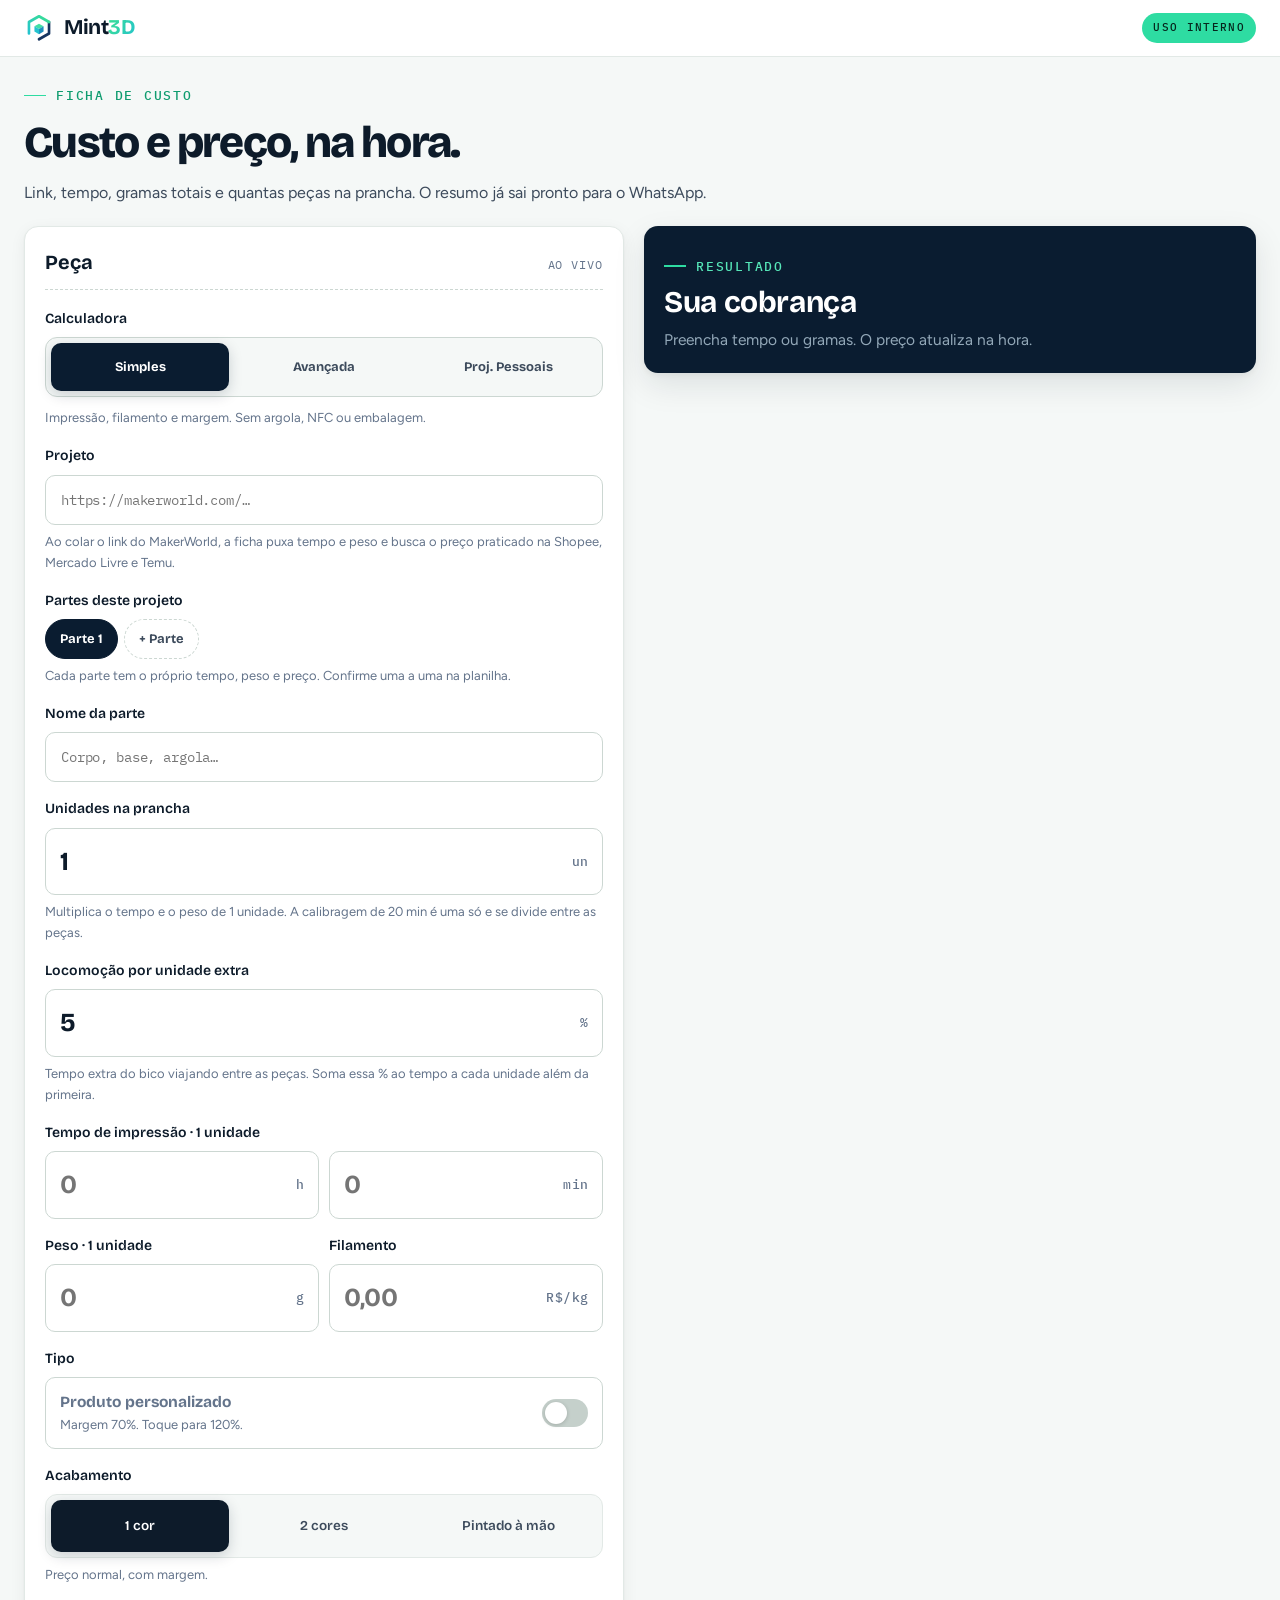
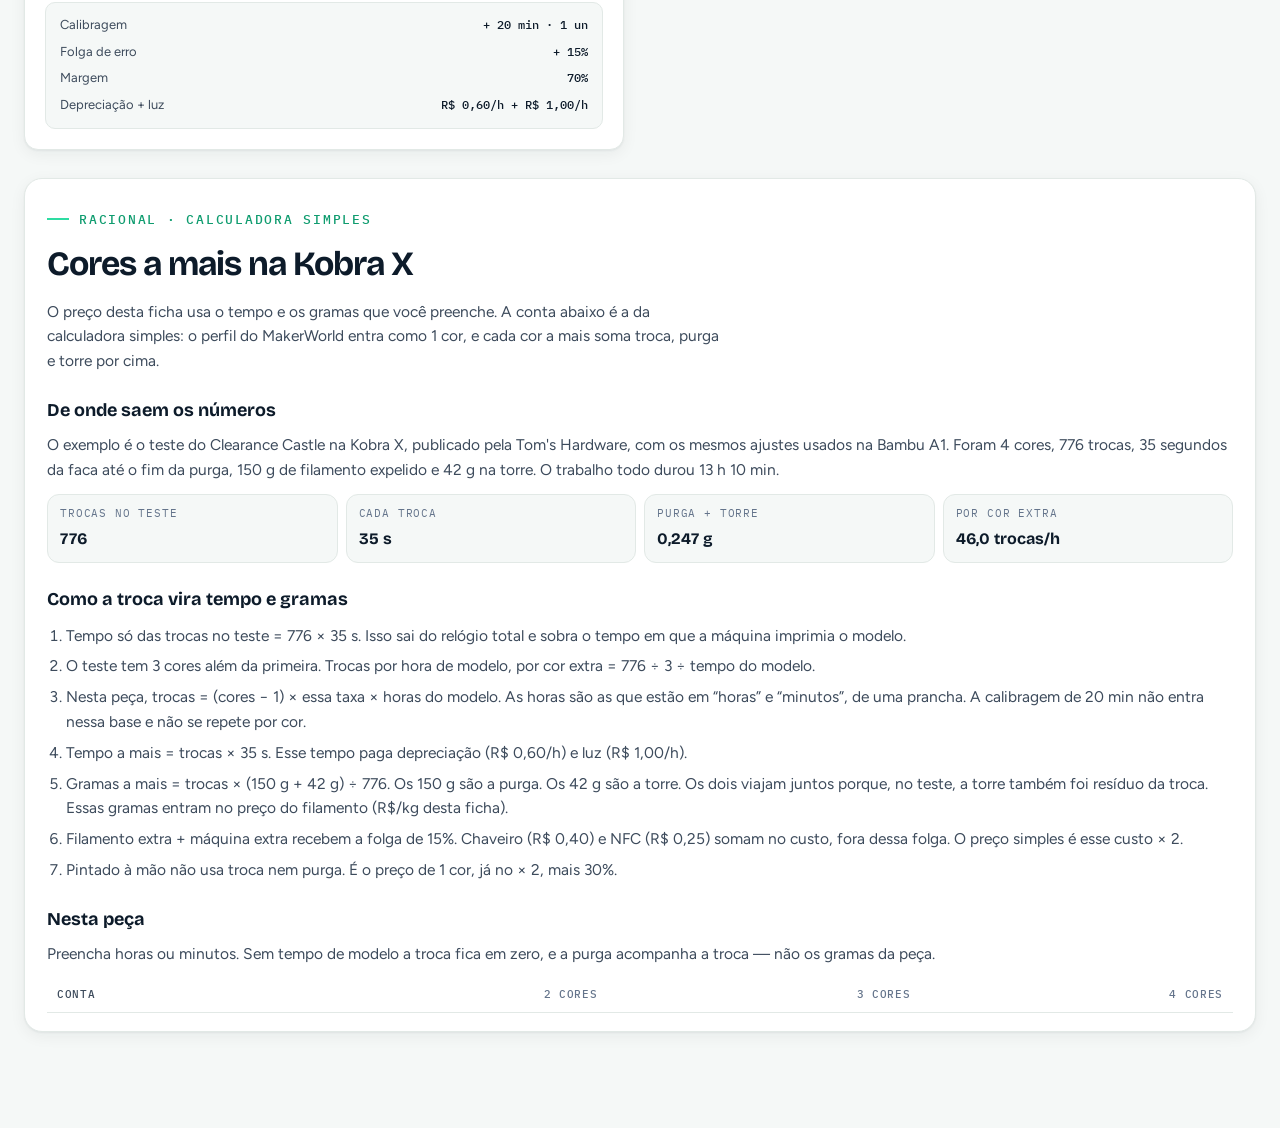
==== admin/index.html @ e2561725 "Publica o site da Minted." ====
<!DOCTYPE html>
<html lang="pt-BR">
<head>
<meta charset="UTF-8" />
<meta name="viewport" content="width=device-width, initial-scale=1, viewport-fit=cover" />
<title>Ficha de custo · uso interno | Minted</title>
<meta name="robots" content="noindex, nofollow, noarchive, nosnippet" />
<meta name="googlebot" content="noindex, nofollow, noarchive, nosnippet" />
<link rel="icon" type="image/svg+xml" href="../favicon.svg" />
<link rel="preconnect" href="https://fonts.googleapis.com" />
<link rel="preconnect" href="https://fonts.gstatic.com" crossorigin />
<link href="https://fonts.googleapis.com/css2?family=Bricolage+Grotesque:opsz,wght@12..96,500;600;700;800&family=Figtree:ital,wght@0,400;0,500;0,600;0,700;1,400&family=IBM+Plex+Mono:wght@400;500;600&display=swap" rel="stylesheet" />
<link rel="stylesheet" href="../styles.css" />
<style>
  body { background: var(--paper); }
  .calc-header {
    position: sticky; top: 0; z-index: 60;
    background: rgba(255,255,255,.92);
    backdrop-filter: saturate(150%) blur(12px);
    border-bottom: 1px solid var(--line);
  }
  .calc-header__inner {
    display: flex; align-items: center; justify-content: space-between;
    height: 56px; gap: 16px;
  }
  .calc-badge {
    font-family: var(--font-mono); font-size: 11px; font-weight: 500;
    letter-spacing: .12em; text-transform: uppercase;
    color: var(--mint-ink); background: var(--mint);
    padding: 6px 11px; border-radius: var(--r-full); white-space: nowrap;
  }
  .calc-wrap { padding: 20px 0 96px; }
  .calc-intro { margin-bottom: 20px; }
  .calc-intro .display { font-size: clamp(28px, 7vw, 44px); }
  .calc-intro .lead { font-size: 16px; }
  .calc-grid {
    display: grid; grid-template-columns: minmax(0, 1fr) minmax(0, 1.02fr);
    gap: 20px; align-items: start;
  }
  .ticket, .quote {
    border-radius: var(--r-lg);
    padding: 22px 20px 20px;
  }
  .ticket {
    background: var(--card);
    border: 1px solid var(--line);
    box-shadow: var(--shadow-1);
  }
  .ticket__head {
    display: flex; align-items: baseline; justify-content: space-between; gap: 12px;
    padding-bottom: 14px; margin-bottom: 18px;
    border-bottom: 1px dashed var(--line-strong);
  }
  .ticket__sku {
    font-family: var(--font-mono); font-size: 11.5px; letter-spacing: .08em;
    color: var(--ink-3); text-transform: uppercase;
  }
  .stack { display: grid; gap: 16px; }
  .time-row, .split-row { display: grid; grid-template-columns: 1fr 1fr; gap: 10px; }
  .field { display: flex; flex-direction: column; gap: 7px; }
  .field > label {
    font-family: var(--font-display); font-weight: 600; font-size: 14px;
  }
  .hint { font-weight: 400; color: var(--ink-3); font-family: var(--font-body); font-size: 13px; }
  .in { position: relative; display: block; }
  .in input.big {
    font-family: var(--font-display); font-size: 26px; font-weight: 700;
    letter-spacing: -0.03em; padding: 12px 52px 12px 14px; width: 100%;
  }
  .in.is-wide input.big { padding-right: 76px; }
  .in .sfx {
    position: absolute; right: 14px; top: 50%; transform: translateY(-50%);
    font-family: var(--font-mono); font-size: 13px; font-weight: 500;
    color: var(--ink-3); pointer-events: none; letter-spacing: .04em;
  }
  .field input.url {
    font-family: var(--font-mono); font-size: 14px; letter-spacing: -0.01em;
  }
  .project-name {
    font-family: var(--font-display); font-weight: 600;
    font-size: 14.5px; color: var(--navy);
  }
  .project-name:empty { display: none; }
  #minField.is-warn input.big {
    border-color: #d7263d; color: #d7263d;
    box-shadow: 0 0 0 3px rgba(215, 38, 61, .14);
  }
  #minField.is-warn .sfx { color: #d7263d; }
  .time-warn {
    display: none; width: 100%;
    font-family: var(--font-display); font-weight: 600; font-size: 14.5px;
    color: #d7263d; background: #fde8eb; border: 1.5px solid #f3b4bc;
    border-radius: var(--r-md); padding: 12px 14px; cursor: pointer; text-align: left;
    min-height: 48px;
  }
  .time-warn.is-on { display: block; }
  .time-warn:hover { background: #fbd4d9; }

  .toggle {
    width: 100%; min-height: 56px; cursor: pointer;
    display: flex; align-items: center; justify-content: space-between; gap: 12px;
    padding: 12px 14px; text-align: left;
    background: var(--card); border: 1.5px solid var(--line-strong);
    border-radius: var(--r-md); color: var(--ink);
  }
  .toggle b { font-family: var(--font-display); font-size: 15.5px; font-weight: 700; display: block; }
  .toggle span { font-size: 13px; color: var(--ink-3); }
  .toggle[aria-pressed="true"] {
    background: #e7faf2; border-color: var(--mint-deep);
  }
  .toggle[aria-pressed="true"] span { color: var(--mint-deep); }
  .switch {
    width: 46px; height: 28px; border-radius: 999px; flex: none;
    background: #c5d0cb; position: relative; transition: background .15s ease;
  }
  .switch::after {
    content: ""; position: absolute; top: 3px; left: 3px;
    width: 22px; height: 22px; border-radius: 50%; background: #fff;
    box-shadow: 0 1px 4px rgba(0,0,0,.18); transition: transform .15s ease;
  }
  .toggle[aria-pressed="true"] .switch { background: var(--mint-deep); }
  .toggle[aria-pressed="true"] .switch::after { transform: translateX(18px); }

  .seg {
    display: grid; grid-template-columns: 1fr 1fr 1fr; gap: 6px;
    background: var(--paper); border: 1px solid var(--line);
    border-radius: 12px; padding: 5px;
  }
  .seg--2 { grid-template-columns: 1fr 1fr; }
  .seg--pack { grid-template-columns: 1fr 1fr; }
  .seg button {
    min-height: 52px; border: 0; border-radius: 10px; cursor: pointer;
    background: transparent; color: var(--ink-2);
    font-family: var(--font-display); font-weight: 600; font-size: 13.5px; line-height: 1.15;
    padding: 8px 6px;
  }
  .seg button[aria-pressed="true"] {
    background: var(--ink); color: #fff;
    box-shadow: 0 4px 14px rgba(13,27,42,.18);
  }
  .seg--pack button {
    min-height: 64px;
    display: flex; flex-direction: column; align-items: center; justify-content: center; gap: 3px;
  }
  .seg--pack button small {
    font-family: var(--font-mono); font-size: 10.5px; font-weight: 500;
    letter-spacing: .02em; opacity: .72;
  }
  [hidden] { display: none !important; }
  form[name="minted-projetos"] { display: none !important; }
  .mode-bar {
    display: grid; grid-template-columns: 1fr 1fr 1fr; gap: 6px;
    background: var(--paper); border: 1.5px solid var(--line-strong);
    border-radius: 12px; padding: 5px; margin-bottom: 4px;
  }
  .mode-bar button {
    min-height: 48px; border: 0; border-radius: 10px; cursor: pointer;
    background: transparent; color: var(--ink-2);
    font-family: var(--font-display); font-weight: 700; font-size: 13px;
    line-height: 1.15; padding: 8px 4px;
  }
  .mode-bar button[aria-pressed="true"] {
    background: var(--navy-deep); color: #fff;
    box-shadow: 0 4px 14px rgba(13,27,42,.18);
  }
  .adv-block {
    display: none; grid-gap: 16px;
    padding: 14px; border-radius: var(--r-md);
    background: #f3faf7; border: 1.5px dashed var(--mint-deep);
  }
  .adv-block.is-on { display: grid; gap: 16px; }
  .adv-block > .field:last-child { margin-bottom: 0; }
  .pack-panel { display: none; }
  .pack-panel.is-on { display: grid; gap: 7px; }
  .pack-panel > label {
    font-family: var(--font-display); font-weight: 600; font-size: 14px;
  }
  .yn-cost {
    font-family: var(--font-mono); font-size: 12px; font-weight: 500;
    color: var(--mint-deep);
  }

  .analysis {
    display: none; margin-top: 16px;
    padding-top: 14px; border-top: 1px solid rgba(255,255,255,.1);
  }
  .analysis.is-on { display: block; }
  .analysis__head {
    font-family: var(--font-mono); font-size: 11.5px; letter-spacing: .14em;
    text-transform: uppercase; color: #56e6b8; margin-bottom: 10px;
  }
  .kpis {
    display: grid; grid-template-columns: 1fr 1fr; gap: 7px;
  }
  .kpi {
    border-radius: 8px; padding: 10px 11px;
    border: 1px solid rgba(255,255,255,.1);
    background: rgba(255,255,255,.04);
  }
  .kpi span {
    display: block; font-family: var(--font-mono); font-size: 10px;
    letter-spacing: .08em; text-transform: uppercase; color: var(--on-dark-muted);
  }
  .kpi b {
    display: block; margin-top: 4px; font-family: var(--font-display);
    font-weight: 700; font-size: 18px; letter-spacing: -0.03em; color: #fff;
  }
  .kpi em {
    display: block; margin-top: 2px; font-style: normal;
    font-size: 12px; color: var(--on-dark-muted);
  }
  .kpi--mint { background: rgba(46, 220, 162, .14); border-color: rgba(46, 220, 162, .28); }
  .kpi--wide { grid-column: 1 / -1; }
  .analysis__note {
    margin-top: 10px; font-size: 13px; color: var(--on-dark-muted); line-height: 1.45;
  }

  .assumptions {
    display: grid; gap: 6px;
    background: var(--paper); border: 1px solid var(--line);
    border-radius: var(--r-md); padding: 12px 14px;
  }
  .assumptions li {
    list-style: none; display: flex; justify-content: space-between; gap: 10px;
    font-size: 13px; color: var(--ink-2);
  }
  .assumptions b {
    font-family: var(--font-mono); font-weight: 500; font-size: 12px; color: var(--ink);
    text-align: right;
  }

  .kobra {
    margin-top: 28px;
    background: var(--card);
    border: 1px solid var(--line);
    border-radius: 18px;
    box-shadow: var(--shadow-1);
    padding: 22px 22px 18px;
    scroll-margin-top: 76px;
  }
  .kobra h2 {
    font-size: clamp(26px, 3vw, 34px);
    letter-spacing: -0.03em;
  }
  .kobra h3 {
    margin-top: 22px;
    font-size: 18px;
  }
  .kobra p, .kobra li { color: var(--ink-2); font-size: 15.5px; }
  .kobra p { margin-top: 8px; }
  .kobra ol, .kobra ul { margin: 10px 0 0 1.15em; display: grid; gap: 6px; }
  .kobra .kobra__lead { max-width: 68ch; }
  .kobra-facts {
    margin-top: 12px;
    display: grid;
    grid-template-columns: repeat(4, 1fr);
    gap: 8px;
  }
  .kobra-facts div {
    background: var(--paper);
    border: 1px solid var(--line);
    border-radius: 12px;
    padding: 10px 12px;
  }
  .kobra-facts span {
    display: block;
    font-family: var(--font-mono);
    font-size: 10.5px;
    letter-spacing: .08em;
    text-transform: uppercase;
    color: var(--ink-3);
  }
  .kobra-facts b {
    display: block;
    margin-top: 4px;
    font-family: var(--font-display);
    font-size: 16px;
    color: var(--ink);
  }
  .kobra-table-wrap { margin-top: 12px; overflow-x: auto; }
  .kobra table {
    width: 100%;
    border-collapse: collapse;
    font-size: 14.5px;
  }
  .kobra th, .kobra td {
    text-align: right;
    padding: 8px 10px;
    border-bottom: 1px solid var(--line);
    white-space: nowrap;
  }
  .kobra th:first-child, .kobra td:first-child { text-align: left; color: var(--ink-2); }
  .kobra th {
    font-family: var(--font-mono);
    font-size: 11px;
    letter-spacing: .06em;
    text-transform: uppercase;
    color: var(--ink-3);
    font-weight: 500;
  }
  .kobra tr.is-total td { font-weight: 700; color: var(--ink); }
  @media (max-width: 800px) {
    .kobra-facts { grid-template-columns: 1fr 1fr; }
    .kobra { padding: 18px 14px 14px; }
  }

  .quote {
    background: var(--navy-deep); color: var(--on-dark);
    box-shadow: var(--shadow-2);
    position: sticky; top: 70px;
  }
  .quote h2 { color: #fff; }
  .quote__empty { color: var(--on-dark-muted); font-size: 15.5px; margin-top: 8px; }
  .quote[data-ready="false"] .quote__live { display: none; }
  .quote[data-ready="true"] .quote__empty { display: none; }
  .big-price { margin-top: 8px; }
  .big-price .label {
    font-family: var(--font-mono); font-size: 11.5px; letter-spacing: .14em;
    text-transform: uppercase; color: #56e6b8;
  }
  .big-price strong {
    display: block; font-family: var(--font-display);
    font-size: clamp(32px, 6vw, 46px); font-weight: 800;
    letter-spacing: -0.04em; line-height: 1.05; color: #fff; margin-top: 4px;
  }
  .per-unit { color: var(--on-dark-muted); font-size: 14.5px; margin-top: 4px; }
  .range-card {
    margin-top: 18px; padding: 14px;
    background: rgba(255,255,255,.05);
    border: 1px solid rgba(255,255,255,.1);
    border-radius: var(--r-md);
  }
  .range-card .range-title {
    font-family: var(--font-display); font-weight: 600; font-size: 15px; color: #fff;
  }
  .range-card .range-nums {
    font-family: var(--font-display); font-weight: 700; font-size: 20px;
    letter-spacing: -0.03em; color: #fff; margin-top: 4px;
  }
  .range-card .range-note { font-size: 13.5px; color: var(--on-dark-muted); margin-top: 6px; }
  .chart { display: grid; gap: 7px; margin-top: 14px; }
  .chart__row {
    --c: #1e8fbe;
    --p: 100%;
    position: relative; isolation: isolate;
    display: flex; align-items: center; justify-content: space-between; gap: 10px;
    min-height: 46px; padding: 8px 12px; border-radius: 8px; overflow: hidden;
    background: color-mix(in srgb, var(--c) 22%, #071018);
    color: #fff;
  }
  .chart__row::before {
    content: ""; position: absolute; inset: 0 auto 0 0; width: var(--p);
    background: var(--c); z-index: -1; opacity: .92;
  }
  .chart__lab {
    font-family: var(--font-mono); font-size: 11px; font-weight: 500;
    letter-spacing: .08em; text-transform: uppercase;
    text-shadow: 0 1px 2px rgba(0,0,0,.35);
  }
  .chart__val {
    font-family: var(--font-display); font-weight: 700; font-size: 16px;
    letter-spacing: -0.02em; white-space: nowrap;
    text-shadow: 0 1px 2px rgba(0,0,0,.35);
  }
  .nego {
    display: grid; grid-template-columns: 1fr 1fr 1fr; gap: 7px; margin-top: 12px;
  }
  .nego__cell {
    border-radius: 8px; padding: 10px 8px; text-align: center;
    border: 1px solid rgba(255,255,255,.1);
  }
  .nego__cell span {
    display: block; font-family: var(--font-mono); font-size: 10px;
    letter-spacing: .08em; text-transform: uppercase; color: var(--on-dark-muted);
  }
  .nego__cell b {
    display: block; margin-top: 5px; font-family: var(--font-display);
    font-weight: 700; font-size: 14px; letter-spacing: -0.02em; color: #fff;
  }
  .nego__cell--deep { background: rgba(15, 156, 111, .22); }
  .nego__cell--ok { background: rgba(46, 220, 162, .18); }
  .nego__cell--ask { background: rgba(255,255,255,.08); }
  .lines { margin-top: 8px; display: grid; gap: 0; }
  .comp { margin-top: 16px; border-top: 1px solid rgba(255,255,255,.1); padding-top: 8px; }
  .comp > summary {
    cursor: pointer; list-style: none; color: #56e6b8;
    font-family: var(--font-mono); font-size: 12px; letter-spacing: .08em;
    text-transform: uppercase; padding: 8px 0;
  }
  .comp > summary::-webkit-details-marker { display: none; }
  .lines li {
    list-style: none; display: grid; grid-template-columns: 1fr auto;
    gap: 12px; padding: 8px 0;
    border-bottom: 1px solid rgba(255,255,255,.08);
    font-size: 14.5px; color: var(--on-dark-muted);
  }
  .lines .mono {
    font-family: var(--font-mono); font-size: 13.5px; color: #eef5f2; font-weight: 500;
    text-align: right; max-width: 58%; overflow-wrap: anywhere;
  }
  .lines .total { color: #fff; font-weight: 600; }
  .lines .total .mono { font-family: var(--font-display); font-size: 17px; font-weight: 700; }
  .copy-row { margin-top: 16px; display: flex; gap: 10px; flex-wrap: wrap; }
  .btn--ghost {
    background: transparent; color: var(--on-dark);
    border: 1.5px solid rgba(255,255,255,.25);
  }
  .btn--sheet {
    background: #fff; color: var(--navy-deep);
  }
  .btn--sheet:hover { background: #e7faf2; }
  .btn--sheet.is-saved { background: #56e6b8; color: #0d1b2a; }
  .copy-ok { font-size: 13px; color: #56e6b8; align-self: center; }
  .parts-bar {
    display: flex; flex-wrap: wrap; gap: 6px; align-items: center;
  }
  .part-chip {
    min-height: 40px; border-radius: 999px; cursor: pointer;
    padding: 8px 14px; border: 1.5px solid var(--line-strong);
    background: var(--card); color: var(--ink);
    font-family: var(--font-display); font-weight: 700; font-size: 13px;
  }
  .part-chip.is-on {
    background: var(--navy-deep); color: #fff; border-color: var(--navy-deep);
  }
  .part-chip.is-saved:not(.is-on) {
    border-color: var(--mint-deep); color: var(--mint-deep);
  }
  .part-add {
    min-height: 40px; border-radius: 999px; cursor: pointer;
    padding: 8px 14px; border: 1.5px dashed var(--line-strong);
    background: transparent; color: var(--ink-2);
    font-family: var(--font-display); font-weight: 700; font-size: 13px;
  }
  .part-add:hover { border-color: var(--mint-deep); color: var(--mint-deep); }
  .project-total {
    display: none; margin-top: 12px; padding: 12px 14px;
    border-radius: 10px; background: rgba(46,220,162,.14);
    border: 1px solid rgba(46,220,162,.28);
  }
  .project-total.is-on { display: block; }
  .project-total span {
    font-family: var(--font-mono); font-size: 11px; letter-spacing: .1em;
    text-transform: uppercase; color: #56e6b8;
  }
  .project-total b {
    display: block; margin-top: 4px;
    font-family: var(--font-display); font-size: 22px; color: #fff;
  }
  .sheet-setup {
    border: 0; border-radius: 18px; padding: 0;
    width: min(540px, calc(100vw - 24px));
    box-shadow: var(--shadow-2); color: var(--ink);
  }
  .sheet-setup::backdrop { background: rgba(13,27,42,.45); }
  .sheet-setup__body { padding: 22px 22px 18px; }
  .sheet-setup h3 { font-family: var(--font-display); font-size: 22px; margin: 0 0 8px; }
  .sheet-setup p, .sheet-setup li {
    color: var(--ink-2); font-size: 14.5px; line-height: 1.45;
  }
  .sheet-setup ol { margin: 12px 0 14px; padding-left: 18px; }
  .sheet-setup li { margin: 8px 0; }
  .sheet-setup__actions { display: flex; gap: 8px; flex-wrap: wrap; margin-top: 14px; }
  .sheet-setup a { color: var(--mint-deep); font-weight: 600; }
  .wa-card {
    margin-top: 16px; background: #e7f8ee;
    color: #0d1b2a; border-radius: 14px 14px 4px 14px;
    padding: 14px 14px 12px;
  }
  .wa-card__kicker {
    font-family: var(--font-mono); font-size: 10.5px; letter-spacing: .12em;
    text-transform: uppercase; color: #0f9c6f; margin-bottom: 8px;
  }
  .wa-msg { font-size: 14.5px; line-height: 1.5; }
  .wa-msg .k {
    font-family: var(--font-mono); font-size: 11px; letter-spacing: .08em;
    text-transform: uppercase; color: #5a6b63; display: block; margin-top: 10px;
  }
  .wa-msg .k:first-child { margin-top: 0; }
  .wa-msg .v { display: block; font-weight: 600; color: #0d1b2a; }
  .wa-msg a { color: #0b6e4f; word-break: break-all; font-size: 12.5px; }
  .wa-msg .pair {
    display: grid; grid-template-columns: 1fr 1fr; gap: 8px 14px; margin-top: 10px;
  }
  .wa-msg .ask {
    margin-top: 10px; padding-top: 10px; border-top: 1px dashed #b7dcc8;
    font-family: var(--font-display); font-size: 22px; font-weight: 800;
    letter-spacing: -0.03em;
  }
  .wa-msg .ask small {
    display: block; font-family: var(--font-mono); font-size: 11px;
    letter-spacing: .1em; text-transform: uppercase; font-weight: 500;
    color: #5a6b63; margin-bottom: 2px;
  }
  @media (max-width: 900px) {
    .calc-grid { grid-template-columns: 1fr; }
    .quote { position: static; }
    .in input.big { font-size: 22px; }
    .seg { grid-template-columns: 1fr; }
    .seg--2, .seg--pack { grid-template-columns: 1fr 1fr; }
    .mode-bar { grid-template-columns: 1fr 1fr 1fr; }
    .seg button { min-height: 48px; }
    .kpis { grid-template-columns: 1fr 1fr; }
    .wa-msg .pair { grid-template-columns: 1fr; }
    .nego { grid-template-columns: 1fr; }
    .nego__cell b { font-size: 18px; }
    .copy-dock {
      position: sticky; bottom: 0; z-index: 40;
      margin: 16px -20px -20px; padding: 12px 20px calc(12px + env(safe-area-inset-bottom));
      background: linear-gradient(180deg, transparent, var(--navy-deep) 18%);
    }
    .copy-dock .btn { width: 100%; min-height: 48px; white-space: normal; }
  }
  .mw-status { font-size: 13px; color: var(--ink-3); display: flex; flex-wrap: wrap; gap: 6px; align-items: center; }
  .mw-status:empty { display: none; }
  .mw-status.is-ok { color: var(--mint-deep); }
  .mw-status.is-err { color: #d7263d; }
  .mw-profiles { display: flex; flex-wrap: wrap; gap: 6px; }
  .mw-profiles:empty { display: none; }
  .mw-profiles .part-chip { min-height: 34px; padding: 6px 12px; font-size: 12px; text-align: left; }
  .mw-profiles .part-chip small { display: block; font-family: var(--font-mono); font-weight: 500; font-size: 11px; opacity: .8; }
  .margin-field[hidden] { display: none !important; }
  .slider { display: grid; gap: 6px; padding: 2px 2px 0; }
  .slider input[type=range] {
    -webkit-appearance: none; appearance: none; width: 100%; height: 26px;
    background: transparent; cursor: pointer; margin: 0; display: block;
  }
  .slider input[type=range]::-webkit-slider-runnable-track {
    height: 4px; border-radius: 999px; background: rgba(255,255,255,.22);
  }
  .slider input[type=range]::-moz-range-track {
    height: 4px; border-radius: 999px; background: rgba(255,255,255,.22);
  }
  .slider input[type=range]::-moz-range-progress { height: 4px; border-radius: 999px; background: rgba(255,255,255,.22); }
  .slider input[type=range]::-webkit-slider-thumb {
    -webkit-appearance: none; appearance: none; width: 8px; height: 24px; margin-top: -10px;
    border-radius: 3px; background: #fff; border: 0; box-shadow: 0 1px 6px rgba(0,0,0,.45);
  }
  .slider input[type=range]::-moz-range-thumb {
    width: 8px; height: 24px; border-radius: 3px; background: #fff; border: 0;
    box-shadow: 0 1px 6px rgba(0,0,0,.45);
  }
  .slider input[type=range]:focus-visible::-webkit-slider-thumb { outline: 2px solid #56e6b8; outline-offset: 2px; }
  .slider__out { display: flex; align-items: baseline; justify-content: center; gap: 10px; text-align: center; }
  .slider__out b {
    font-family: var(--font-display); font-size: 26px; letter-spacing: -0.02em; color: #fff;
  }
  .slider__out span { font-size: 13.5px; color: var(--on-dark-muted); }
  .slider__ends {
    display: flex; justify-content: space-between;
    font-family: var(--font-mono); font-size: 11.5px; color: var(--on-dark-muted);
  }
  .market {
    margin-top: 16px; padding-top: 14px;
    border-top: 1px solid rgba(255,255,255,.1);
  }
  .market[hidden] { display: none !important; }
  .market__head {
    font-family: var(--font-mono); font-size: 11.5px; letter-spacing: .14em;
    text-transform: uppercase; color: #56e6b8; margin-bottom: 6px;
  }
  .market__query { font-size: 13px; color: var(--on-dark-muted); margin: 0 0 10px; }
  .market__verdict {
    border-radius: 8px; padding: 10px 12px; margin-bottom: 10px;
    background: rgba(255,255,255,.06); border: 1px solid rgba(255,255,255,.1);
  }
  .market__verdict b {
    display: block; font-family: var(--font-display); font-size: 16px; font-weight: 700;
    letter-spacing: -0.02em; color: #fff;
  }
  .market__verdict span { display: block; margin-top: 3px; font-size: 13px; color: var(--on-dark-muted); }
  .market__verdict.is-low { background: rgba(46, 220, 162, .14); border-color: rgba(46, 220, 162, .28); }
  .market__verdict.is-mid { background: rgba(255,255,255,.06); }
  .market__verdict.is-high { background: rgba(212, 160, 23, .16); border-color: rgba(212, 160, 23, .32); }
  .market__rows { display: grid; gap: 6px; }
  .market__row {
    display: grid; grid-template-columns: 1.1fr auto;
    gap: 8px; align-items: baseline;
    padding: 8px 10px; border-radius: 8px;
    background: rgba(255,255,255,.04); border: 1px solid rgba(255,255,255,.08);
    color: #fff; text-decoration: none;
  }
  .market__row:hover { border-color: rgba(86, 230, 184, .45); }
  .market__row small {
    display: block; font-family: var(--font-mono); font-size: 10.5px;
    letter-spacing: .08em; text-transform: uppercase; color: var(--on-dark-muted);
  }
  .market__row b { font-family: var(--font-display); font-size: 15px; font-weight: 700; }
  .market__row em {
    font-style: normal; font-family: var(--font-mono); font-size: 12px; color: #eef5f2;
    text-align: right;
  }
  .market__list { margin-top: 10px; display: grid; gap: 0; }
  .market__list a {
    display: grid; grid-template-columns: 1fr auto; gap: 10px;
    padding: 8px 0; border-bottom: 1px solid rgba(255,255,255,.08);
    color: var(--on-dark-muted); text-decoration: none; font-size: 13.5px;
  }
  .market__list a:hover { color: #fff; }
  .market__list .mono {
    font-family: var(--font-mono); font-size: 12.5px; color: #eef5f2; white-space: nowrap;
  }
  .market__list .src {
    display: block; font-family: var(--font-mono); font-size: 10px;
    letter-spacing: .08em; text-transform: uppercase; color: #56e6b8; margin-bottom: 2px;
  }
</style>
  <script src="sheet-config.js"></script>
  <script src="mw-worker.js"></script>
</head>
<body>

<form name="minted-projetos" method="POST" action="/admin/obrigado.html" data-netlify="true" data-netlify-honeypot="bot-field" hidden>
  <input type="hidden" name="form-name" value="minted-projetos" />
  <p class="hidden"><label>Não preencha <input name="bot-field" /></label></p>
  <input name="data" />
  <input name="projeto" />
  <input name="link" />
  <input name="parte" />
  <input name="nParte" />
  <input name="modo" />
  <input name="unidades" />
  <input name="tempoH" />
  <input name="tempo" />
  <input name="calibragemMin" />
  <input name="pesoG" />
  <input name="filamentoKg" />
  <input name="acabamento" />
  <input name="personalizado" />
  <input name="argola" />
  <input name="nfc" />
  <input name="embalagem" />
  <input name="custoFilamento" />
  <input name="custoDepreciacao" />
  <input name="custoEnergia" />
  <input name="custoErro" />
  <input name="custoExtras" />
  <input name="custo" />
  <input name="margemPct" />
  <input name="margemReais" />
  <input name="pinturaExtra" />
  <input name="preco" />
  <input name="precoUn" />
  <input name="lucro" />
  <input name="negoOk" />
  <input name="negoPiso" />
  <input name="roi" />
  <input name="ros" />
  <input name="markup" />
  <input name="json" />
</form>

<header class="calc-header">
  <div class="container calc-header__inner">
    <a href="../index.html" class="brand" aria-label="Minted — página inicial">
      <svg class="brand__mark" viewBox="0 0 200 210" aria-hidden="true">
        <defs><linearGradient id="gnav" x1="1" y1="0" x2="0" y2="1"><stop offset="0" stop-color="#3be08f"/><stop offset="1" stop-color="#24c3cf"/></linearGradient></defs>
        <path d="M168 61 L168 139 L100 178" fill="none" stroke="#16345f" stroke-width="18" stroke-linecap="round" stroke-linejoin="round"/>
        <path d="M168 61 L100 22 L32 61 L32 139" fill="none" stroke="url(#gnav)" stroke-width="18" stroke-linecap="round" stroke-linejoin="round"/>
        <path d="M100 72 L131 90 L100 108 L69 90 Z" fill="#3fe0a4"/><path d="M69 90 L100 108 L100 144 L69 126 Z" fill="#24c3cf"/><path d="M100 108 L131 90 L131 126 L100 144 Z" fill="#1e8fbe"/>
      </svg>
      <span class="brand__name">Mint<span class="td">3D</span></span>
    </a>
    <span class="calc-badge">Uso interno</span>
  </div>
</header>

<main class="calc-wrap">
  <div class="container">
    <div class="calc-intro">
      <span class="spec" id="introSpec">Ficha de custo</span>
      <h1 class="display mt-16">Custo e preço, na hora.</h1>
      <p class="lead mt-16" id="introLead">Link, tempo, gramas totais e quantas peças na prancha. O resumo já sai pronto para o WhatsApp.</p>
    </div>

    <div class="calc-grid">
      <form class="ticket" id="calcForm" autocomplete="off">
        <div class="ticket__head">
          <h2 class="h3">Peça</h2>
          <span class="ticket__sku">ao vivo</span>
        </div>

        <div class="stack">
          <div class="field">
            <label>Calculadora</label>
            <div class="mode-bar" role="group" aria-label="Modo da calculadora">
              <button type="button" data-mode="simple" aria-pressed="true">Simples</button>
              <button type="button" data-mode="advanced" aria-pressed="false">Avançada</button>
              <button type="button" data-mode="personal" aria-pressed="false">Proj. Pessoais</button>
            </div>
            <p class="hint" id="modeHint">Impressão, filamento e margem. Sem argola, NFC ou embalagem.</p>
          </div>

          <div class="field">
            <label for="projeto">Projeto</label>
            <input class="url" type="text" id="projeto" name="projeto" inputmode="url" placeholder="https://makerworld.com/…" spellcheck="false" autocomplete="off" />
            <p class="project-name" id="projectName"></p>
            <p class="mw-status" id="mwStatus" aria-live="polite"></p>
            <div class="mw-profiles" id="mwProfiles"></div>
            <p class="hint">Ao colar o link do MakerWorld, a ficha puxa tempo e peso e busca o preço praticado na Shopee, Mercado Livre e Temu.</p>
          </div>

          <div class="field">
            <label>Partes deste projeto</label>
            <div class="parts-bar" id="partsBar"></div>
            <p class="hint">Cada parte tem o próprio tempo, peso e preço. Confirme uma a uma na planilha.</p>
          </div>

          <div class="field">
            <label for="parteNome">Nome da parte</label>
            <input class="url" type="text" id="parteNome" name="parteNome" placeholder="Corpo, base, argola…" spellcheck="false" autocomplete="off" />
          </div>

          <div class="field">
            <label for="unidades">Unidades na prancha</label>
            <div class="in">
              <input class="big" type="number" id="unidades" name="unidades" min="1" step="1" inputmode="numeric" placeholder="1" value="1" />
              <span class="sfx">un</span>
            </div>
            <p class="hint">Multiplica o tempo e o peso de 1 unidade. A calibragem de 20 min é uma só e se divide entre as peças.</p>
          </div>

          <div class="field">
            <label for="locoPct">Locomoção por unidade extra</label>
            <div class="in">
              <input class="big" type="text" id="locoPct" name="locoPct" inputmode="decimal" placeholder="5" value="5" />
              <span class="sfx">%</span>
            </div>
            <p class="hint" id="locoHint">Tempo extra do bico viajando entre as peças. Soma essa % ao tempo a cada unidade além da primeira.</p>
          </div>

          <div class="field">
            <label>Tempo de impressão · 1 unidade</label>
            <div class="time-row">
              <div class="in">
                <input class="big" type="number" id="horas" name="horas" min="0" step="any" inputmode="decimal" placeholder="0" aria-label="Horas" />
                <span class="sfx">h</span>
              </div>
              <div class="in" id="minField">
                <input class="big" type="number" id="minutos" name="minutos" min="0" step="1" inputmode="numeric" placeholder="0" aria-label="Minutos" />
                <span class="sfx">min</span>
              </div>
            </div>
            <button type="button" class="time-warn" id="minWarn" hidden></button>
          </div>

          <div class="split-row">
            <div class="field">
              <label for="gramas">Peso · 1 unidade</label>
              <div class="in">
                <input class="big" type="text" id="gramas" name="gramas" inputmode="decimal" placeholder="0" />
                <span class="sfx">g</span>
              </div>
            </div>
            <div class="field">
              <label for="precoKg">Filamento</label>
              <div class="in is-wide">
                <input class="big" type="text" id="precoKg" name="precoKg" inputmode="decimal" placeholder="0,00" />
                <span class="sfx">R$/kg</span>
              </div>
            </div>
          </div>

          <div class="field" id="customField">
            <label>Tipo</label>
            <button type="button" class="toggle" id="btnCustom" aria-pressed="false">
              <span>
                <b>Produto personalizado</b>
                <span id="customHint">Margem 70%. Toque para 120%.</span>
              </span>
              <i class="switch" aria-hidden="true"></i>
            </button>
          </div>

          <div class="field margin-field" id="marginField" hidden>
            <label for="margemInput">Margem</label>
            <div class="slider">
              <div class="slider__out" id="margemOut"><b>70%</b><span id="margemPreco"></span></div>
              <input type="range" id="margemInput" name="margemInput" min="0" max="100" step="5" value="70" aria-describedby="margemOut" />
              <div class="slider__ends"><span>0%</span><span>100%</span></div>
            </div>
            <p class="hint">Arraste para achar o preço. Aplicada sobre o custo (impressão + adicionais). Padrão 70%; personalizado 100%.</p>
          </div>

          <div class="field">
            <label>Acabamento</label>
            <div class="seg" role="group" aria-label="Acabamento">
              <button type="button" data-finish="1cor" aria-pressed="true">1 cor</button>
              <button type="button" data-finish="2cores" aria-pressed="false">2 cores</button>
              <button type="button" data-finish="pintado" aria-pressed="false">Pintado à mão</button>
            </div>
            <p class="hint" id="finishHint">Preço normal, com margem.</p>
          </div>

          <div class="adv-block" id="advancedPanel">
            <div class="field">
              <label>É chaveiro com argola?</label>
              <div class="seg seg--2" role="group" aria-label="Chaveiro com argola">
                <button type="button" data-ring="nao" aria-pressed="true">Não</button>
                <button type="button" data-ring="sim" aria-pressed="false">Sim</button>
              </div>
              <p class="hint">100 argolas custam R$ 40,00 · <span class="yn-cost">R$ 0,40 / un</span></p>
            </div>

            <div class="field">
              <label>Leva etiqueta NFC?</label>
              <div class="seg seg--2" role="group" aria-label="Etiqueta NFC">
                <button type="button" data-nfc="nao" aria-pressed="true">Não</button>
                <button type="button" data-nfc="sim" aria-pressed="false">Sim</button>
              </div>
              <p class="hint">100 etiquetas NFC custam R$ 25,00 · <span class="yn-cost">R$ 0,25 / un</span></p>
            </div>

            <div class="field">
              <label>É embalado?</label>
              <div class="seg seg--2" role="group" aria-label="Peça embalada">
                <button type="button" data-packed="nao" aria-pressed="true">Não</button>
                <button type="button" data-packed="sim" aria-pressed="false">Sim</button>
              </div>
              <p class="hint" id="packHint">Sem embalagem no custo.</p>
            </div>

            <div class="pack-panel" id="packPanel">
              <label>Tipo de embalagem</label>
              <div class="seg seg--pack" role="group" aria-label="Tipo de embalagem">
                <button type="button" data-pack="kraft" aria-pressed="true">Kraft<small>R$ 15 / 100</small></button>
                <button type="button" data-pack="plastico" aria-pressed="false">Plástico<small>R$ 7 / 100</small></button>
                <button type="button" data-pack="organza" aria-pressed="false">Organza<small>R$ 25 / 100</small></button>
                <button type="button" data-pack="caixa" aria-pressed="false">Caixinha<small>R$ 60 / 100</small></button>
              </div>
              <p class="hint" id="packTypeHint">Saquinho kraft 8×12 cm. R$ 0,15 / un.</p>
            </div>
          </div>

          <ul class="assumptions" aria-label="Premissas">
            <li><span>Calibragem</span><b id="assCalib">+ 20 min · 1 un</b></li>
            <li><span>Folga de erro</span><b>+ 15%</b></li>
            <li><span>Margem</span><b id="assMargem">70%</b></li>
            <li><span>Depreciação + luz</span><b>R$ 0,60/h + R$ 1,00/h</b></li>
            <li id="assAsset" hidden><span>Ativo (impressora)</span><b>R$ 3.000</b></li>
            <li id="assRing" hidden><span>Argola</span><b>R$ 40 / 100 un</b></li>
            <li id="assNfc" hidden><span>NFC</span><b>R$ 25 / 100 un</b></li>
            <li id="assPack" hidden><span>Embalagem</span><b id="assPackVal">—</b></li>
          </ul>
        </div>
      </form>

      <aside class="quote" id="quote" data-ready="false" aria-live="polite">
        <span class="spec spec--on-dark" id="quoteKicker">Resultado</span>
        <h2 class="h2 mt-8">Sua cobrança</h2>
        <p class="quote__empty">Preencha tempo ou gramas. O preço atualiza na hora.</p>

        <div class="quote__live">
          <div class="big-price">
            <span class="label">Preço a pedir</span>
            <strong id="precoPedir">R$ 0,00</strong>
            <p class="per-unit" id="perUnit"></p>
          </div>

          <div class="range-card">
            <div class="range-title" id="rangeTitle">Faixa de negociação</div>
            <div class="range-nums" id="faixa">R$ 0,00 — R$ 0,00</div>
            <p class="range-note" id="faixaNota"></p>
            <div class="chart" id="chart"></div>
            <div class="nego" id="negoRow">
              <div class="nego__cell nego__cell--deep">
                <span>Pode ceder</span>
                <b id="negoDeep">R$ 0,00</b>
              </div>
              <div class="nego__cell nego__cell--ok">
                <span>Confortável</span>
                <b id="negoOk">R$ 0,00</b>
              </div>
              <div class="nego__cell nego__cell--ask">
                <span>Pedir</span>
                <b id="negoAsk">R$ 0,00</b>
              </div>
            </div>
          </div>

          <div class="analysis" id="analysis">
            <div class="analysis__head">Análise financeira</div>
            <div class="kpis">
              <div class="kpi kpi--mint">
                <span>ROI</span>
                <b id="kpiRoi">—</b>
                <em>lucro ÷ custo</em>
              </div>
              <div class="kpi kpi--mint">
                <span>ROA</span>
                <b id="kpiRoa">—</b>
                <em>lucro ÷ impressora</em>
              </div>
              <div class="kpi">
                <span>Margem / ROS</span>
                <b id="kpiRos">—</b>
                <em>lucro ÷ preço</em>
              </div>
              <div class="kpi">
                <span>Markup</span>
                <b id="kpiMarkup">—</b>
                <em>preço ÷ custo</em>
              </div>
              <div class="kpi">
                <span>Lucro / hora</span>
                <b id="kpiLucroH">—</b>
                <em>máquina + calibragem</em>
              </div>
              <div class="kpi">
                <span>CMV</span>
                <b id="kpiCmv">—</b>
                <em>custo ÷ preço</em>
              </div>
              <div class="kpi">
                <span>Payback impressora</span>
                <b id="kpiPayback">—</b>
                <em>pedidos iguais a este</em>
              </div>
              <div class="kpi">
                <span>Horas até payback</span>
                <b id="kpiPayH">—</b>
                <em>produção equivalente</em>
              </div>
              <div class="kpi kpi--wide">
                <span>Por unidade</span>
                <b id="kpiUnit">—</b>
                <em id="kpiUnitNote">custo · preço · lucro</em>
              </div>
            </div>
            <p class="analysis__note" id="kpiNote"></p>
          </div>

          <details class="comp">
            <summary>Ver composição</summary>
            <ul class="lines">
              <li><span>Projeto</span><span class="mono" id="outProjeto">—</span></li>
              <li><span>Unidades</span><span class="mono" id="outUn">—</span></li>
              <li><span>Tempo</span><span class="mono" id="outTempo">—</span></li>
              <li id="rowLoco" hidden><span id="outLocoLabel">Locomoção</span><span class="mono" id="outLoco">—</span></li>
              <li><span>Calibragem</span><span class="mono" id="outCalib">—</span></li>
              <li><span>Peso total</span><span class="mono" id="outPeso">—</span></li>
              <li><span>Filamento</span><span class="mono" id="outFilamento">—</span></li>
              <li><span>Depreciação</span><span class="mono" id="outDep">—</span></li>
              <li><span>Energia</span><span class="mono" id="outLuz">—</span></li>
              <li><span>Folga de erro 15%</span><span class="mono" id="outErro">—</span></li>
              <li id="rowRing" hidden><span>Argola</span><span class="mono" id="outRing">—</span></li>
              <li id="rowNfc" hidden><span>Etiqueta NFC</span><span class="mono" id="outNfc">—</span></li>
              <li id="rowPack" hidden><span id="outPackLabel">Embalagem</span><span class="mono" id="outPack">—</span></li>
              <li class="total"><span>Custo estimado</span><span class="mono" id="outCusto">—</span></li>
              <li><span id="outMargemLabel">Margem 70%</span><span class="mono" id="outMargem">—</span></li>
              <li id="rowPaint" hidden><span>Pintura à mão (2×)</span><span class="mono" id="outPaint">—</span></li>
              <li><span>Lucro no pedido</span><span class="mono" id="outLucroPedir">—</span></li>
            </ul>
          </details>

          <div class="wa-card">
            <div class="wa-card__kicker">Prévia · WhatsApp</div>
            <div class="wa-msg" id="waPreview"></div>
          </div>

          <div class="project-total" id="projectTotal"></div>

          <div class="copy-row copy-dock">
            <button type="button" class="btn btn--mint" id="copyBtn">Copiar para o WhatsApp</button>
            <button type="button" class="btn btn--sheet" id="confirmBtn">Confirmar para Banco de Dados</button>
            <button type="button" class="btn btn--ghost btn--sm" id="clearBtn">Limpar</button>
            <span class="copy-ok" id="copyOk" hidden></span>
          </div>
        </div>

        <div class="market" id="marketBox" hidden>
          <div class="market__head">Preço no mercado</div>
          <p class="market__query" id="marketQuery"></p>
          <div class="market__verdict" id="marketVerdict" hidden></div>
          <div class="market__rows" id="marketRows"></div>
          <div class="market__list" id="marketList"></div>
        </div>
      </aside>
    </div>

    <section class="kobra" id="kobra">
      <span class="spec">Racional · calculadora simples</span>
      <h2 class="mt-8">Cores a mais na Kobra X</h2>
      <p class="kobra__lead">O preço desta ficha usa o tempo e os gramas que você preenche. A conta abaixo é a da calculadora simples: o perfil do MakerWorld entra como 1 cor, e cada cor a mais soma troca, purga e torre por cima.</p>

      <h3>De onde saem os números</h3>
      <p>O exemplo é o teste do Clearance Castle na Kobra X, publicado pela Tom's Hardware, com os mesmos ajustes usados na Bambu A1. Foram 4 cores, 776 trocas, 35 segundos da faca até o fim da purga, 150 g de filamento expelido e 42 g na torre. O trabalho todo durou 13 h 10 min.</p>
      <div class="kobra-facts" id="kobraFacts"></div>

      <h3>Como a troca vira tempo e gramas</h3>
      <ol>
        <li>Tempo só das trocas no teste = 776 × 35 s. Isso sai do relógio total e sobra o tempo em que a máquina imprimia o modelo.</li>
        <li>O teste tem 3 cores além da primeira. Trocas por hora de modelo, por cor extra = 776 ÷ 3 ÷ tempo do modelo.</li>
        <li>Nesta peça, trocas = (cores − 1) × essa taxa × horas do modelo. As horas são as que estão em “horas” e “minutos”, de uma prancha. A calibragem de 20 min não entra nessa base e não se repete por cor.</li>
        <li>Tempo a mais = trocas × 35 s. Esse tempo paga depreciação (R$ 0,60/h) e luz (R$ 1,00/h).</li>
        <li>Gramas a mais = trocas × (150 g + 42 g) ÷ 776. Os 150 g são a purga. Os 42 g são a torre. Os dois viajam juntos porque, no teste, a torre também foi resíduo da troca. Essas gramas entram no preço do filamento (R$/kg desta ficha).</li>
        <li>Filamento extra + máquina extra recebem a folga de 15%. Chaveiro (R$ 0,40) e NFC (R$ 0,25) somam no custo, fora dessa folga. O preço simples é esse custo × 2.</li>
        <li>Pintado à mão não usa troca nem purga. É o preço de 1 cor, já no × 2, mais 30%.</li>
      </ol>

      <h3>Nesta peça</h3>
      <p id="kobraPiece"></p>
      <div class="kobra-table-wrap">
        <table>
          <thead>
            <tr>
              <th>Conta</th>
              <th>2 cores</th>
              <th>3 cores</th>
              <th>4 cores</th>
            </tr>
          </thead>
          <tbody id="kobraRows"></tbody>
        </table>
      </div>
    </section>
  </div>
</main>

<dialog class="sheet-setup" id="sheetSetup">
  <div class="sheet-setup__body">
    <h3>Ligar a planilha uma vez</h3>
    <p>O botão grava cada parte na planilha <a href="https://docs.google.com/spreadsheets/d/1zTLYjV0DHYYG1OI36FdBoEgLok5eLnPc9nVRxm9NdCQ/edit?usp=sharing" target="_blank" rel="noopener">Projetos</a>. É um passo só, no Google.</p>
    <ol>
      <li>Abra a planilha → <b>Extensões → Apps Script</b>.</li>
      <li>Apague o código que aparecer e cole o script da Minted.</li>
      <li><b>Implantar → Nova implantação → Aplicativo da web</b>.</li>
      <li>Executar como <b>eu</b>. Quem tem acesso: <b>Qualquer pessoa</b>.</li>
      <li>Copie a URL da implantação e cole abaixo.</li>
    </ol>
    <div class="sheet-setup__actions">
      <button type="button" class="btn btn--dark btn--sm" id="copyScriptBtn">Copiar script</button>
      <a class="btn btn--line btn--sm" href="https://docs.google.com/spreadsheets/d/1zTLYjV0DHYYG1OI36FdBoEgLok5eLnPc9nVRxm9NdCQ/edit?usp=sharing" target="_blank" rel="noopener">Abrir planilha</a>
    </div>
    <div class="field" style="margin-top:16px">
      <label for="webappUrl">URL do aplicativo da web</label>
      <input class="url" type="url" id="webappUrl" placeholder="https://script.google.com/macros/s/…/exec" spellcheck="false" />
    </div>
    <div class="sheet-setup__actions">
      <button type="button" class="btn btn--mint" id="saveWebappBtn">Salvar e confirmar</button>
      <button type="button" class="btn btn--line" id="closeSetupBtn">Agora não</button>
    </div>
    <p class="hint" id="setupHint"></p>
  </div>
</dialog>

<script>
(function () {
  const DEPRECIATION_PER_H = 3000 / 5000;
  const ENERGY_PER_H = 1;
  const CALIBRATION_MIN = 20;
  const CALIBRATION_H = CALIBRATION_MIN / 60;
  const ERROR = 0.15;
  const MARGIN_STD = 0.70;
  const MARGIN_CUSTOM = 1.20;
  const MARGIN_PERSONAL = 0.20;
  const NEGO_STD = 0.15;
  const NEGO_MAX = 0.25;
  const PAINT_MULT = 2;
  const PRINTER_ASSET = 3000;
  const RING_PACK_N = 100;
  const RING_PACK_PRICE = 40;
  const RING_UNIT = RING_PACK_PRICE / RING_PACK_N;
  const NFC_PACK_N = 100;
  const NFC_PACK_PRICE = 25;
  const NFC_UNIT = NFC_PACK_PRICE / NFC_PACK_N;
  const KG_KEY = 'minted.calc.precoKg';
  const LOCO_KEY = 'minted.calc.locoPct';
  const LOCO_DEFAULT = 0.05;

  const FINISH = {
    '1cor': { label: '1 cor', hint: 'Preço normal, com margem.' },
    '2cores': { label: '2 cores', hint: 'Preço normal — o tempo e os gramas já entram no custo.' },
    'pintado': { label: 'Pintado à mão', hint: 'O preço com margem é multiplicado por 2.' }
  };

  const PACKAGING = {
    kraft: {
      label: 'Kraft',
      hint: 'Saquinho kraft 8×12 cm. R$ 15,00 / 100 un · R$ 0,15 / un.',
      packN: 100,
      packPrice: 15
    },
    plastico: {
      label: 'Plástico',
      hint: 'Zip lock 6×8,5 cm. R$ 7,00 / 100 un · R$ 0,07 / un.',
      packN: 100,
      packPrice: 7
    },
    organza: {
      label: 'Organza',
      hint: 'Saquinho organza 7×9 cm. R$ 25,00 / 100 un · R$ 0,25 / un.',
      packN: 100,
      packPrice: 25
    },
    caixa: {
      label: 'Caixinha kraft',
      hint: 'Caixa kraft 6×6 cm. R$ 60,00 / 100 un · R$ 0,60 / un.',
      packN: 100,
      packPrice: 60
    }
  };

  const $ = (id) => document.getElementById(id);
  const projeto = $('projeto');
  const unidades = $('unidades');
  const horas = $('horas');
  const minutos = $('minutos');
  const minField = $('minField');
  const minWarn = $('minWarn');
  const gramas = $('gramas');
  const precoKg = $('precoKg');
  const btnCustom = $('btnCustom');
  const margemInput = $('margemInput');
  const quote = $('quote');
  const finishBtns = [...document.querySelectorAll('[data-finish]')];
  const modeBtns = [...document.querySelectorAll('[data-mode]')];
  const ringBtns = [...document.querySelectorAll('[data-ring]')];
  const nfcBtns = [...document.querySelectorAll('[data-nfc]')];
  const packedBtns = [...document.querySelectorAll('[data-packed]')];
  const packBtns = [...document.querySelectorAll('[data-pack]')];

  let custom = false;
  let finish = '1cor';
  let mode = 'simple';
  let withRing = false;
  let withNfc = false;
  let packed = false;
  let packType = 'kraft';
  let last = null;
  let hush = false;
  let parts = [emptyPart()];
  let partIndex = 0;
  let mwData = null;
  let marketData = null;
  const SHEET_ID = '1zTLYjV0DHYYG1OI36FdBoEgLok5eLnPc9nVRxm9NdCQ';
  const SHEET_URL = 'https://docs.google.com/spreadsheets/d/' + SHEET_ID + '/edit?usp=sharing';
  const WEBAPP_KEY = 'minted.calc.sheetWebhook';
  const GAS_URL = '';
  const FORM_NAME = 'minted-projetos';
  const FIELD_KEYS = [
    'data', 'projeto', 'link', 'parte', 'nParte', 'modo', 'unidades',
    'tempoH', 'tempo', 'calibragemMin', 'pesoG', 'filamentoKg', 'acabamento',
    'personalizado', 'argola', 'nfc', 'embalagem', 'custoFilamento',
    'custoDepreciacao', 'custoEnergia', 'custoErro', 'custoExtras', 'custo',
    'margemPct', 'margemReais', 'pinturaExtra', 'preco', 'precoUn', 'lucro',
    'negoOk', 'negoPiso', 'roi', 'ros', 'markup'
  ];
  const MODE_LABEL = { simple: 'Simples', advanced: 'Avançada', personal: 'Proj. pessoais' };

  function emptyPart() {
    return {
      name: '',
      unidades: '1',
      horas: '',
      minutos: '',
      gramas: '',
      finish: '1cor',
      custom: false,
      withRing: false,
      withNfc: false,
      packed: false,
      packType: 'kraft',
      margem: '',
      confirmed: false,
      confirmedAt: null,
      snapshot: null
    };
  }

  const money = (n) => n.toLocaleString('pt-BR', { style: 'currency', currency: 'BRL' });
  const parseMoney = (raw) => {
    let s = String(raw || '').trim().replace(/\s/g, '').replace(/R\$/gi, '').replace(/\/kg/i, '');
    if (!s) return 0;
    if (s.includes(',')) s = s.replace(/\./g, '').replace(',', '.');
    const n = parseFloat(s);
    return Number.isFinite(n) ? n : 0;
  };
  const parseNum = (raw) => {
    const n = parseFloat(String(raw || '').replace(/[^\d,.-]/g, '').replace(',', '.'));
    return Number.isFinite(n) && n > 0 ? n : 0;
  };
  const fmtHours = (h) => {
    const totalMin = Math.round(h * 60);
    const hh = Math.floor(totalMin / 60);
    const mm = totalMin % 60;
    if (hh && mm) return hh + ' h ' + mm + ' min';
    if (hh) return hh + ' h';
    return mm + ' min';
  };
  const fmtGrams = (g) => {
    const n = Math.round(g * 10) / 10;
    return n.toLocaleString('pt-BR', { maximumFractionDigits: 1 }) + ' g';
  };
  const titleCase = (s) => s.replace(/\w\S*/g, (w) => w.charAt(0).toUpperCase() + w.slice(1).toLowerCase());
  const escapeHtml = (s) => String(s)
    .replace(/&/g, '&amp;').replace(/</g, '&lt;').replace(/>/g, '&gt;').replace(/"/g, '&quot;');

  function parseProject(raw) {
    const trimmed = String(raw || '').trim();
    if (!trimmed) return { name: '', url: '', display: '' };
    let href = trimmed;
    if (!/^https?:\/\//i.test(href)) href = 'https://' + href.replace(/^\/+/, '');
    let name = '';
    try {
      const u = new URL(href);
      const path = decodeURIComponent(u.pathname);
      const m = path.match(/\/models\/(\d+)(?:-([^/?#]+))?/i);
      if (m) name = m[2] ? titleCase(m[2].replace(/[-_]+/g, ' ').trim()) : ('Modelo ' + m[1]);
      else {
        const lastSeg = path.split('/').filter(Boolean).pop() || '';
        if (lastSeg && lastSeg !== 'models') name = titleCase(lastSeg.replace(/[-_]+/g, ' '));
      }
      href = u.toString();
    } catch { name = trimmed; }
    return { name, url: href, display: name || href };
  }

  function setCustom(on) {
    if (mode === 'personal') return;
    custom = on;
    btnCustom.setAttribute('aria-pressed', on ? 'true' : 'false');
    if (mode === 'advanced') {
      margemInput.value = on ? '100' : '70';
      $('customHint').textContent = on ? 'Margem preenchida com 100%. Ajuste na barra abaixo.' : 'Preenche a margem com 100%.';
    } else {
      $('customHint').textContent = on ? 'Margem 120%.' : 'Margem 70%. Toque para 120%.';
    }
    syncMarginLabel();
    compute();
  }

  function setFinish(key) {
    finish = key;
    finishBtns.forEach((b) => b.setAttribute('aria-pressed', b.dataset.finish === key ? 'true' : 'false'));
    $('finishHint').textContent = FINISH[key].hint;
    compute();
  }

  function setMode(next) {
    mode = next;
    const extrasOn = next !== 'simple';
    const isPers = next === 'personal';
    modeBtns.forEach((b) => b.setAttribute('aria-pressed', b.dataset.mode === next ? 'true' : 'false'));
    $('advancedPanel').classList.toggle('is-on', extrasOn);
    $('assAsset').hidden = !extrasOn;
    $('customField').hidden = isPers;
    $('marginField').hidden = next !== 'advanced';
    if (next === 'advanced' && !String(margemInput.value || '').trim()) {
      margemInput.value = custom ? '100' : '70';
    }
    $('faixa').hidden = isPers;
    $('faixaNota').hidden = isPers;
    $('negoRow').hidden = isPers;
    $('rangeTitle').textContent = isPers ? 'Composição do preço' : 'Faixa de negociação';

    if (isPers) {
      custom = false;
      btnCustom.setAttribute('aria-pressed', 'false');
      $('customHint').textContent = 'Margem 70%. Toque para 120%.';
      $('assMargem').textContent = '20%';
      $('introSpec').textContent = 'Calculadora Proj. Pessoais';
      $('modeHint').textContent = 'Margem fixa de 20%. Argola, NFC e embalagem iguais. Sem negociação.';
      $('introLead').textContent = 'Mesmos dados da avançada, com margem de 20%. O preço a pedir é o preço — sem faixa de desconto.';
      document.title = 'Calculadora Proj. Pessoais · uso interno | Minted';
    } else if (extrasOn) {
      syncMarginLabel();
      $('customHint').textContent = custom ? 'Margem preenchida com 100%. Ajuste na barra abaixo.' : 'Preenche a margem com 100%.';
      $('introSpec').textContent = 'Ficha de custo';
      $('modeHint').textContent = 'Margem livre, argola, NFC, embalagem e análise de ROI / ROA entram no pedido.';
      $('introLead').textContent = 'Mesma ficha, com argola, NFC, embalagem e a leitura financeira do pedido.';
      document.title = 'Ficha de custo · uso interno | Minted';
    } else {
      $('assMargem').textContent = custom ? '120%' : '70%';
      $('customHint').textContent = custom ? 'Margem 120%.' : 'Margem 70%. Toque para 120%.';
      $('introSpec').textContent = 'Ficha de custo';
      $('modeHint').textContent = 'Impressão, filamento e margem. Sem argola, NFC ou embalagem.';
      $('introLead').textContent = 'Link, tempo, gramas totais e quantas peças na prancha. O resumo já sai pronto para o WhatsApp.';
      document.title = 'Ficha de custo · uso interno | Minted';
    }

    if (!extrasOn) {
      setRing(false, true);
      setNfc(false, true);
      setPacked(false, true);
    }
    const hash = next === 'personal' ? 'pessoais' : (next === 'advanced' ? 'avancada' : 'simples');
    if ((location.hash || '').replace(/^#/, '') !== hash) {
      history.replaceState(null, '', '#' + hash);
    }
    compute();
  }

  function setRing(on, silent) {
    withRing = on;
    ringBtns.forEach((b) => b.setAttribute('aria-pressed', (b.dataset.ring === 'sim') === on ? 'true' : 'false'));
    $('assRing').hidden = !on;
    if (!silent) compute();
  }

  function setNfc(on, silent) {
    withNfc = on;
    nfcBtns.forEach((b) => b.setAttribute('aria-pressed', (b.dataset.nfc === 'sim') === on ? 'true' : 'false'));
    $('assNfc').hidden = !on;
    if (!silent) compute();
  }

  function setPacked(on, silent) {
    packed = on;
    packedBtns.forEach((b) => b.setAttribute('aria-pressed', (b.dataset.packed === 'sim') === on ? 'true' : 'false'));
    $('packPanel').classList.toggle('is-on', on);
    $('assPack').hidden = !on;
    $('packHint').textContent = on
      ? 'Escolha o material. O custo entra por unidade da prancha.'
      : 'Sem embalagem no custo.';
    if (on) setPack(packType, true);
    if (!silent) compute();
  }

  function setPack(key, silent) {
    packType = key;
    packBtns.forEach((b) => b.setAttribute('aria-pressed', b.dataset.pack === key ? 'true' : 'false'));
    const p = PACKAGING[key];
    $('packTypeHint').textContent = p.hint;
    $('assPackVal').textContent = money(p.packPrice) + ' / ' + p.packN + ' un';
    if (!silent) compute();
  }

  const pct = (n) => (n * 100).toLocaleString('pt-BR', { maximumFractionDigits: 1 }) + '%';
  const packUnit = (key) => PACKAGING[key].packPrice / PACKAGING[key].packN;
  const pctLabel = (r) => (r * 100).toLocaleString('pt-BR', { maximumFractionDigits: 1 }) + '%';

  function currentMargin() {
    if (mode === 'personal') return MARGIN_PERSONAL;
    if (mode === 'advanced') {
      const raw = String(margemInput.value || '').trim();
      if (raw) {
        const n = parseFloat(raw.replace(/[^\d,.-]/g, '').replace(',', '.'));
        if (Number.isFinite(n) && n >= 0) return n / 100;
      }
    }
    return custom ? MARGIN_CUSTOM : MARGIN_STD;
  }

  function syncMarginLabel() {
    const rate = currentMargin();
    $('assMargem').textContent = pctLabel(rate);
    const min = Number(margemInput.min) || 0;
    const max = Number(margemInput.max) || 200;
    const val = Math.min(max, Math.max(min, Number(margemInput.value) || 0));
    margemInput.style.setProperty('--fill', ((val - min) / (max - min) * 100) + '%');
    const out = $('margemOut');
    if (out) out.querySelector('b').textContent = pctLabel(mode === 'advanced' ? val / 100 : rate);
  }

  function syncMarginPrice(d) {
    const el = $('margemPreco');
    if (!el) return;
    el.textContent = d ? money(d.price) + (d.units > 1 ? ' · ' + money(d.price / d.units) + ' a unidade' : '') : '';
  }

  function partLabel(i, p) {
    const name = (p && p.name || '').trim();
    return name || ('Parte ' + (i + 1));
  }

  function saveCurrentPart() {
    const p = parts[partIndex];
    if (!p) return;
    p.name = ($('parteNome').value || '').trim();
    p.unidades = unidades.value;
    p.horas = horas.value;
    p.minutos = minutos.value;
    p.gramas = gramas.value;
    p.finish = finish;
    p.custom = custom;
    p.withRing = withRing;
    p.withNfc = withNfc;
    p.packed = packed;
    p.packType = packType;
    p.margem = margemInput.value;
    if (last) p.snapshot = last;
  }

  function loadPart(i) {
    const p = parts[i];
    if (!p) return;
    hush = true;
    partIndex = i;
    $('parteNome').value = p.name || '';
    unidades.value = p.unidades || '1';
    horas.value = p.horas || '';
    minutos.value = p.minutos || '';
    gramas.value = p.gramas || '';
    setFinish(p.finish || '1cor');
    setCustom(!!p.custom);
    if (p.margem) margemInput.value = p.margem;
    syncMarginLabel();
    setRing(!!p.withRing, true);
    setNfc(!!p.withNfc, true);
    setPacked(!!p.packed, true);
    setPack(p.packType || 'kraft', true);
    hush = false;
    compute();
    renderPartsBar();
  }

  function addPart() {
    saveCurrentPart();
    parts.push(emptyPart());
    loadPart(parts.length - 1);
  }

  function renderPartsBar() {
    const bar = $('partsBar');
    if (!bar) return;
    bar.innerHTML = parts.map((p, i) => {
      const cls = 'part-chip'
        + (i === partIndex ? ' is-on' : '')
        + (p.confirmed ? ' is-saved' : '');
      const mark = p.confirmed ? ' ✓' : '';
      return '<button type="button" class="' + cls + '" data-part="' + i + '">'
        + escapeHtml(partLabel(i, p)) + mark + '</button>';
    }).join('') + '<button type="button" class="part-add" id="addPartBtn">+ Parte</button>';
    bar.querySelectorAll('[data-part]').forEach((b) => {
      b.addEventListener('click', () => {
        const i = Number(b.dataset.part);
        if (i === partIndex) return;
        saveCurrentPart();
        loadPart(i);
      });
    });
    $('addPartBtn').addEventListener('click', addPart);
    const kicker = $('quoteKicker');
    if (kicker) kicker.textContent = parts.length > 1 ? partLabel(partIndex, parts[partIndex]) : 'Resultado';
    const confirmBtn = $('confirmBtn');
    if (confirmBtn) {
      confirmBtn.classList.toggle('is-saved', !!(parts[partIndex] && parts[partIndex].confirmed));
      confirmBtn.textContent = (parts[partIndex] && parts[partIndex].confirmed)
        ? 'Confirmado na planilha'
        : 'Confirmar para Banco de Dados';
    }
    renderProjectTotal();
  }

  function renderProjectTotal() {
    const el = $('projectTotal');
    if (!el) return;
    const priced = parts.filter((p) => p.snapshot && p.snapshot.price);
    if (priced.length < 2) {
      el.classList.remove('is-on');
      el.innerHTML = '';
      return;
    }
    const cost = priced.reduce((s, p) => s + (p.snapshot.cost || 0), 0);
    const price = priced.reduce((s, p) => s + (p.snapshot.price || 0), 0);
    el.classList.add('is-on');
    el.innerHTML = '<span>Total do projeto · ' + priced.length + ' partes</span>'
      + '<b>' + money(price) + '</b>'
      + '<p class="per-unit">Custo ' + money(cost) + ' · lucro ' + money(price - cost) + '</p>';
  }

  function webappUrl() {
    try { return (localStorage.getItem(WEBAPP_KEY) || '').trim(); } catch { return ''; }
  }

  function setWebappUrl(url) {
    try { localStorage.setItem(WEBAPP_KEY, url); } catch (_) {}
  }

  function round2(n) {
    return Math.round((Number(n) || 0) * 100) / 100;
  }

  function buildSheetFields(d) {
    const p = parts[partIndex] || emptyPart();
    const extrasOn = !!d.advanced;
    const marginRate = d.marginRate;
    return {
      data: new Date().toLocaleString('pt-BR'),
      projeto: d.project.name || d.project.display || (projeto.value || '').trim() || '—',
      link: d.project.url || '',
      parte: partLabel(partIndex, p),
      nParte: partIndex + 1,
      modo: MODE_LABEL[mode] || mode,
      unidades: d.units,
      tempoH: round2(d.printH),
      tempo: fmtHours(d.printH),
      calibragemMin: CALIBRATION_MIN,
      pesoG: d.grams,
      filamentoKg: parseMoney(precoKg.value),
      acabamento: FINISH[d.finish] ? FINISH[d.finish].label : d.finish,
      personalizado: d.custom ? 'Sim' : 'Não',
      argola: extrasOn && d.withRing ? round2(d.ringCost) : 0,
      nfc: extrasOn && d.withNfc ? round2(d.nfcCost) : 0,
      embalagem: extrasOn && d.packed ? ((PACKAGING[d.packType] || {}).label || '') : '',
      custoFilamento: round2(d.fil),
      custoDepreciacao: round2(d.dep),
      custoEnergia: round2(d.energy),
      custoErro: round2(d.erro),
      custoExtras: round2((d.ringCost || 0) + (d.nfcCost || 0) + (d.packCost || 0)),
      custo: round2(d.cost),
      margemPct: marginRate,
      margemReais: round2((d.price || 0) - (d.paintExtra || 0) - (d.cost || 0)),
      pinturaExtra: round2(d.paintExtra || 0),
      preco: round2(d.price),
      precoUn: d.units ? round2(d.price / d.units) : round2(d.price),
      lucro: round2((d.price || 0) - (d.cost || 0)),
      negoOk: d.personal ? '' : round2(d.floor15),
      negoPiso: d.personal ? '' : round2(d.floor25),
      roi: round2(d.roi * 100) / 100,
      ros: round2(d.ros * 100) / 100,
      markup: round2(d.markup * 100) / 100
    };
  }

  function formBody(fields) {
    const body = new URLSearchParams();
    body.set('form-name', FORM_NAME);
    body.set('bot-field', '');
    FIELD_KEYS.forEach((k) => {
      const v = fields[k];
      body.set(k, v === undefined || v === null ? '' : String(v));
    });
    body.set('json', JSON.stringify(fields));
    return body.toString();
  }

  // Grava direto no Apps Script da planilha e lê a resposta (ok / erro de verdade).
  async function postConfirm(fields) {
    const url = (window.MINTED_SHEET_URL || GAS_URL || webappUrl() || '').trim();
    if (url) {
      try {
        const res = await fetch(url, {
          method: 'POST',
          headers: { 'Content-Type': 'text/plain;charset=utf-8' },
          body: JSON.stringify({ fields }),
          redirect: 'follow'
        });
        const txt = await res.text();
        let data = null;
        try { data = JSON.parse(txt); } catch (_) {}
        if (data && data.ok) return { ok: true, row: data.row };
        if (data && data.error) return { ok: false, error: 'Planilha: ' + data.error };
        if (/^OK \d+/.test(txt.trim())) return { ok: true };
        return { ok: false, error: 'A planilha respondeu algo inesperado. Reimplante o Apps Script (Gerenciar implantações → Nova versão).' };
      } catch (e) {
        return { ok: false, error: 'Não consegui falar com a planilha. Confira se a implantação está com acesso "Qualquer pessoa" e é a versão mais nova do script.' };
      }
    }
    // Sem planilha configurada: no servidor local (servir.py) ainda guarda uma cópia em banco-projetos.jsonl.
    try {
      const res = await fetch('/api/calc-confirm', {
        method: 'POST',
        headers: { 'Content-Type': 'application/json' },
        body: JSON.stringify({ fields })
      });
      const data = await res.json().catch(() => ({}));
      if (data && data.sheet) return { ok: true };
    } catch (_) {}
    return { ok: false, needSetup: true, error: 'Planilha não configurada.' };
  }

  function openSetup() {
    const dlg = $('sheetSetup');
    $('webappUrl').value = webappUrl();
    $('setupHint').textContent = '';
    if (typeof dlg.showModal === 'function') dlg.showModal();
    else dlg.setAttribute('open', '');
  }

  function closeSetup() {
    const dlg = $('sheetSetup');
    if (typeof dlg.close === 'function') dlg.close();
    else dlg.removeAttribute('open');
  }

  async function confirmCurrentPart() {
    if (!last) return;
    saveCurrentPart();
    const fields = buildSheetFields(last);
    const result = await postConfirm(fields);
    if (!result.ok && result.needSetup) { openSetup(); return; }
    if (!result.ok) {
      $('copyOk').hidden = false;
      $('copyOk').textContent = result.error || 'Não gravou.';
      setTimeout(() => { $('copyOk').hidden = true; }, 9000);
      return;
    }
    parts[partIndex].confirmed = true;
    parts[partIndex].confirmedAt = new Date().toISOString();
    parts[partIndex].snapshot = last;
    renderPartsBar();
    $('copyOk').hidden = false;
    $('copyOk').textContent = result.row ? 'Gravado na planilha (linha ' + result.row + ').' : 'Gravado na planilha.';
    setTimeout(() => { $('copyOk').hidden = true; }, 2800);
  }

  function buildWhatsApp(d) {
    const lines = [d.personal ? '*Minted — projeto pessoal*' : '*Minted — ficha de impressão 3D*', ''];
    lines.push('*Projeto:* ' + (d.project.name || '—'));
    if (d.project.url) lines.push(d.project.url);
    if (parts.length > 1 || (parts[partIndex] && parts[partIndex].name)) {
      lines.push('*Parte:* ' + partLabel(partIndex, parts[partIndex]));
    }
    lines.push('');
    if (d.personal) lines.push('*Modo:* projeto pessoal (margem 20%)');
    lines.push('*Unidades:* ' + d.units + (d.units > 1 ? ' na prancha' : ''));
    lines.push('*Tempo:* ' + fmtHours(d.printH) + (d.units > 1
      ? ' (' + d.units + ' × ' + fmtHours(d.unitH) + ' + ' + pctLabel(d.locoFactor) + ' locomoção)'
      : ''));
    lines.push('*Calibragem:* +' + CALIBRATION_MIN + ' min' + (d.units > 1 ? ' (rateada em ' + d.units + ' un)' : ''));
    lines.push('*Peso:* ' + fmtGrams(d.grams) + (d.units > 1 ? ' (' + d.units + ' × ' + fmtGrams(d.unitGrams) + ')' : ''));
    if (d.custom) lines.push('*Tipo:* personalizado');
    if (d.advanced && !d.personal) lines.push('*Margem:* ' + pctLabel(d.marginRate));
    lines.push('*Acabamento:* ' + FINISH[d.finish].label);
    if (d.advanced) {
      lines.push('*Argola:* ' + (d.withRing ? 'sim (' + money(d.ringCost) + ')' : 'não'));
      lines.push('*NFC:* ' + (d.withNfc ? 'sim (' + money(d.nfcCost) + ')' : 'não'));
      lines.push('*Embalagem:* ' + (d.packed ? PACKAGING[d.packType].label + ' (' + money(d.packCost) + ')' : 'não'));
    }
    lines.push('');
    lines.push('*Custo estimado:* ' + money(d.cost));
    lines.push('*Preço a pedir:* ' + money(d.price));
    if (d.units > 1) lines.push('*Por unidade:* ' + money(d.price / d.units));
    if (!d.personal) lines.push('*Negociação:* ' + money(d.floor15) + ' — ' + money(d.price));
    if (d.advanced) {
      lines.push('');
      lines.push('*ROI:* ' + pct(d.roi) + '  ·  *ROA:* ' + pct(d.roa));
      lines.push('*Margem / ROS:* ' + pct(d.ros) + '  ·  *Markup:* ' + pct(d.markup));
    }
    return lines.join('\n');
  }

  function renderPreview(d) {
    const name = d.project.name || '—';
    const link = d.project.url
      ? '<a href="' + escapeHtml(d.project.url) + '" target="_blank" rel="noopener">' + escapeHtml(d.project.url) + '</a>'
      : '';
    const extra = d.units > 1
      ? '<div><span class="k">Por unidade</span><span class="v">' + escapeHtml(money(d.price / d.units)) + '</span></div>'
      : '';
    $('waPreview').innerHTML =
      '<span class="k">Projeto</span><span class="v">' + escapeHtml(name) + '</span>' + link +
      '<div class="pair">' +
        '<div><span class="k">Unidades</span><span class="v">' + d.units + '</span></div>' +
        '<div><span class="k">Tempo</span><span class="v">' + escapeHtml(fmtHours(d.printH)) + '</span></div>' +
        '<div><span class="k">Calibragem</span><span class="v">+' + CALIBRATION_MIN + ' min' + (d.units > 1 ? ' / ' + d.units : '') + '</span></div>' +
        '<div><span class="k">Peso total</span><span class="v">' + escapeHtml(fmtGrams(d.grams)) + '</span></div>' +
        '<div><span class="k">Acabamento</span><span class="v">' + escapeHtml(FINISH[d.finish].label) + '</span></div>' +
        (d.personal
          ? '<div><span class="k">Modo</span><span class="v">Proj. pessoais · 20%</span></div>'
          : '') +
        (d.advanced
          ? '<div><span class="k">Argola</span><span class="v">' + (d.withRing ? 'Sim' : 'Não') + '</span></div>' +
            '<div><span class="k">NFC</span><span class="v">' + (d.withNfc ? 'Sim' : 'Não') + '</span></div>' +
            '<div><span class="k">Embalagem</span><span class="v">' + (d.packed ? escapeHtml(PACKAGING[d.packType].label) : 'Não') + '</span></div>'
          : '') +
        '<div><span class="k">Custo estimado</span><span class="v">' + escapeHtml(money(d.cost)) + '</span></div>' +
        extra +
      '</div>' +
      '<div class="ask"><small>Preço a pedir</small>' + escapeHtml(money(d.price)) + '</div>';
  }

  const KOBRA_SWAP_S = 35;
  const KOBRA_SWAPS = 776;
  const KOBRA_PURGE_G = 150;
  const KOBRA_TOWER_G = 42;
  const KOBRA_TOTAL_H = 13 + 10 / 60;
  const KOBRA_SWAP_H = KOBRA_SWAPS * KOBRA_SWAP_S / 3600;
  const KOBRA_MODEL_H = KOBRA_TOTAL_H - KOBRA_SWAP_H;
  const KOBRA_PER_H = KOBRA_SWAPS / 3 / KOBRA_MODEL_H;
  const KOBRA_WASTE_G = (KOBRA_PURGE_G + KOBRA_TOWER_G) / KOBRA_SWAPS;
  const KOBRA_MACHINE_H = DEPRECIATION_PER_H + ENERGY_PER_H;

  function kobraNum(n, digits) {
    return n.toLocaleString('pt-BR', { minimumFractionDigits: digits, maximumFractionDigits: digits });
  }

  function renderKobra(modelH, kgPrice) {
    const facts = $('kobraFacts');
    if (!facts) return;
    const kg = kgPrice > 0 ? kgPrice : 100;
    const kgFallback = kgPrice > 0 ? '' : ' A ficha está sem R$/kg, então a tabela usa R$ 100/kg.';
    facts.innerHTML = [
      ['Trocas no teste', String(KOBRA_SWAPS)],
      ['Cada troca', KOBRA_SWAP_S + ' s'],
      ['Purga + torre', kobraNum(KOBRA_WASTE_G, 3) + ' g'],
      ['Por cor extra', kobraNum(KOBRA_PER_H, 1) + ' trocas/h']
    ].map((pair) => '<div><span>' + pair[0] + '</span><b>' + pair[1] + '</b></div>').join('');

    const note = $('kobraPiece');
    const rows = $('kobraRows');
    if (!(modelH > 0)) {
      note.textContent = 'Preencha horas ou minutos. Sem tempo de modelo a troca fica em zero, e a purga acompanha a troca — não os gramas da peça.';
      rows.innerHTML = '';
      return;
    }
    note.textContent = 'Tempo de modelo desta prancha: ' + fmtHours(modelH) + '. Filamento a ' + money(kg) + '/kg. '
      + 'No teste, as trocas ocuparam ' + fmtHours(KOBRA_SWAP_H) + ' e o modelo ficou com ' + fmtHours(KOBRA_MODEL_H) + '.'
      + kgFallback;

    function col(colors) {
      const swaps = (colors - 1) * KOBRA_PER_H * modelH;
      const extraH = swaps * KOBRA_SWAP_S / 3600;
      const extraG = swaps * KOBRA_WASTE_G;
      const fil = (extraG / 1000) * kg;
      const machine = KOBRA_MACHINE_H * extraH;
      const erro = (fil + machine) * ERROR;
      const extraCost = fil + machine + erro;
      return {
        swaps: kobraNum(swaps, 1),
        extraH: fmtHours(extraH),
        extraG: fmtGrams(extraG),
        fil: money(fil),
        machine: money(machine),
        erro: money(erro),
        extraCost: money(extraCost),
        price: money(extraCost * 2)
      };
    }
    const labels = [
      ['Trocas', 'swaps'],
      ['Tempo a mais', 'extraH'],
      ['Purga + torre', 'extraG'],
      ['Filamento dessa purga', 'fil'],
      ['Depreciação + luz', 'machine'],
      ['Folga de 15%', 'erro'],
      ['Custo extra', 'extraCost'],
      ['No preço simples (× 2)', 'price']
    ];
    const cols = [2, 3, 4].map(col);
    rows.innerHTML = labels.map((lab, i) => {
      const last = i >= labels.length - 2 ? ' class="is-total"' : '';
      return '<tr' + last + '><td>' + lab[0] + '</td>' + cols.map((c) => '<td>' + c[lab[1]] + '</td>').join('') + '</tr>';
    }).join('');
  }

  function compute() {
    if (hush) return;
    const project = parseProject(projeto.value);
    $('projectName').textContent = (mwData && mwData.title) ? mwData.title : project.name;

    const h = parseNum(horas.value);
    const m = parseNum(minutos.value);
    const extraH = Math.floor(m / 60);
    minField.classList.toggle('is-warn', extraH >= 1);
    if (extraH >= 1) {
      minWarn.hidden = false;
      minWarn.classList.add('is-on');
      minWarn.textContent = extraH === 1
        ? m + ' min. Deseja adicionar +1 h?'
        : m + ' min. Deseja adicionar +' + extraH + ' h?';
    } else {
      minWarn.hidden = true;
      minWarn.classList.remove('is-on');
      minWarn.textContent = '';
    }

    const units = Math.max(1, Math.round(parseNum(unidades.value) || 1));
    $('assCalib').textContent = units > 1
      ? '+ 20 min · rateada em ' + units + ' un'
      : '+ 20 min · 1 un';

    const unitH = h + m / 60;
    const unitGrams = parseNum(gramas.value);
    const locoRaw = String($('locoPct').value || '').trim();
    const locoParsed = parseFloat(locoRaw.replace(/[^\d,.-]/g, '').replace(',', '.'));
    const locoRate = locoRaw && Number.isFinite(locoParsed) && locoParsed >= 0 ? locoParsed / 100 : LOCO_DEFAULT;
    const baseH = unitH * units;
    const locoFactor = locoRate * (units - 1);
    const locoH = baseH * locoFactor;
    const grams = unitGrams * units;
    $('locoHint').textContent = units > 1 && unitH > 0
      ? units + ' un × ' + fmtHours(unitH) + ' = ' + fmtHours(baseH) + ' + ' + pctLabel(locoFactor) + ' de locomoção (' + fmtHours(locoH) + ').'
      : 'Tempo extra do bico viajando entre as peças. Soma essa % ao tempo a cada unidade além da primeira.';
    const kgPrice = parseMoney(precoKg.value);
    renderKobra(unitH, kgPrice);
    const fil = (grams / 1000) * kgPrice;
    const ready = h > 0 || m > 0 || grams > 0;
    quote.dataset.ready = ready ? 'true' : 'false';
    const extrasOn = mode !== 'simple';
    const isPers = mode === 'personal';
    $('analysis').classList.toggle('is-on', ready && extrasOn);
    if (!ready) { last = null; syncMarginPrice(null); renderPartsBar(); renderMarketVerdict(); return; }

    try { localStorage.setItem(KG_KEY, precoKg.value.trim()); } catch (_) {}
    try { localStorage.setItem(LOCO_KEY, $('locoPct').value.trim()); } catch (_) {}

    const printH = baseH + locoH;
    const machineH = printH + CALIBRATION_H;
    const dep = DEPRECIATION_PER_H * machineH;
    const energy = ENERGY_PER_H * machineH;
    const costRaw = fil + dep + energy;
    const erro = costRaw * ERROR;
    const printCost = costRaw + erro;
    const ringCost = (extrasOn && withRing) ? RING_UNIT * units : 0;
    const nfcCost = (extrasOn && withNfc) ? NFC_UNIT * units : 0;
    const packCost = (extrasOn && packed) ? packUnit(packType) * units : 0;
    const extras = ringCost + nfcCost + packCost;
    const cost = printCost + extras;
    const marginRate = currentMargin();
    const pricedPrint = printCost * (1 + marginRate);
    const pricedExtras = extras * (1 + marginRate);
    const painted = finish === 'pintado';
    const paintExtra = painted ? pricedPrint * (PAINT_MULT - 1) : 0;
    const price = (painted ? pricedPrint * PAINT_MULT : pricedPrint) + pricedExtras;
    const marginReais = (pricedPrint + pricedExtras) - cost;
    const lucro = price - cost;
    const floor15 = price * (1 - NEGO_STD);
    const floor25 = price * (1 - NEGO_MAX);
    const roi = cost > 0 ? lucro / cost : 0;
    const roa = PRINTER_ASSET > 0 ? lucro / PRINTER_ASSET : 0;
    const ros = price > 0 ? lucro / price : 0;
    const markup = cost > 0 ? (price / cost) - 1 : 0;
    const lucroH = machineH > 0 ? lucro / machineH : 0;
    const cmv = price > 0 ? cost / price : 0;
    const paybackJobs = lucro > 0 ? PRINTER_ASSET / lucro : Infinity;
    const paybackH = lucroH > 0 ? PRINTER_ASSET / lucroH : Infinity;

    last = {
      project, units, printH, grams, finish, custom, cost, price, floor15, floor25,
      advanced: extrasOn, personal: isPers, withRing, withNfc, packed, packType,
      ringCost, nfcCost, packCost, roi, roa, ros, markup, marginRate,
      unitH, unitGrams, locoH, locoFactor,
      fil, dep, energy, erro, paintExtra, lucro
    };
    const cur = parts[partIndex];
    if (cur && cur.confirmed && cur.snapshot) {
      const prev = cur.snapshot;
      if (prev.price !== last.price || prev.cost !== last.cost || prev.units !== last.units || prev.grams !== last.grams) {
        cur.confirmed = false;
      }
    }
    if (cur) cur.snapshot = last;

    syncMarginPrice(last);
    $('precoPedir').textContent = money(price);
    $('perUnit').textContent = units > 1
      ? money(price / units) + ' / un · ' + units + ' na prancha'
      : '';
    $('faixa').textContent = money(floor15) + ' — ' + money(price);
    $('faixaNota').textContent = 'Até 15% de folga. Piso se ceder mais: ' + money(floor25) + '.';
    $('outProjeto').textContent = project.display || '—';
    $('outUn').textContent = String(units);
    $('outTempo').textContent = units > 1
      ? fmtHours(printH) + ' (' + units + ' × ' + fmtHours(unitH) + ' + loc.)'
      : fmtHours(printH);
    $('rowLoco').hidden = !(units > 1 && locoH > 0);
    $('outLocoLabel').textContent = 'Locomoção · ' + pctLabel(locoFactor);
    $('outLoco').textContent = '+ ' + fmtHours(locoH);
    $('outCalib').textContent = units > 1
      ? '+20 min · ' + (CALIBRATION_MIN / units).toFixed(1).replace('.', ',') + ' min/un'
      : '+ 20 min';
    $('outPeso').textContent = units > 1
      ? fmtGrams(grams) + ' (' + units + ' × ' + fmtGrams(unitGrams) + ')'
      : fmtGrams(grams);
    $('outFilamento').textContent = money(fil);
    $('outDep').textContent = money(dep);
    $('outLuz').textContent = money(energy);
    $('outErro').textContent = money(erro);
    $('rowRing').hidden = !(extrasOn && withRing);
    $('outRing').textContent = money(ringCost) + (units > 1 ? ' · ' + units + ' un' : '');
    $('rowNfc').hidden = !(extrasOn && withNfc);
    $('outNfc').textContent = money(nfcCost) + (units > 1 ? ' · ' + units + ' un' : '');
    $('rowPack').hidden = !(extrasOn && packed);
    $('outPackLabel').textContent = packed ? 'Embalagem · ' + PACKAGING[packType].label : 'Embalagem';
    $('outPack').textContent = money(packCost) + (units > 1 ? ' · ' + units + ' un' : '');
    $('outCusto').textContent = money(cost);
    $('outMargemLabel').textContent = isPers
      ? 'Margem 20%'
      : (mode === 'advanced'
        ? 'Margem ' + pctLabel(marginRate) + (custom ? ' (personalizado)' : '')
        : (custom ? 'Margem 120% (personalizado)' : 'Margem 70%'));
    $('outMargem').textContent = money(marginReais);
    $('rowPaint').hidden = !painted;
    $('outPaint').textContent = money(paintExtra);
    $('outLucroPedir').textContent = money(lucro);

    const marginStd = cost * MARGIN_STD;
    const customExtra = custom ? cost * (MARGIN_CUSTOM - MARGIN_STD) : 0;
    const layers = [
      { label: 'Custo impressão', value: costRaw, color: '#1e8fbe' },
      { label: 'Folga 15%', value: erro, color: '#3d7ea6' }
    ];
    if (ringCost) layers.push({ label: 'Argola', value: ringCost, color: '#c45c26' });
    if (nfcCost) layers.push({ label: 'NFC', value: nfcCost, color: '#1aa7c4' });
    if (packCost) layers.push({ label: PACKAGING[packType].label, value: packCost, color: '#8a6a3d' });
    if (isPers) {
      layers.push({ label: 'Margem 20%', value: cost * MARGIN_PERSONAL, color: '#0f9c6f' });
    } else if (mode === 'advanced') {
      layers.push({ label: 'Margem ' + pctLabel(marginRate), value: cost * marginRate, color: '#0f9c6f' });
    } else {
      layers.push({ label: 'Margem 70%', value: marginStd, color: '#0f9c6f' });
      if (custom) layers.push({ label: 'Personalizado', value: customExtra, color: '#7c5cbf' });
    }
    if (painted) layers.push({ label: 'Pintura à mão', value: paintExtra, color: '#d4a017' });
    const max = price || 1;
    $('chart').innerHTML = layers.map((s) => {
      const p = Math.max(8, Math.min(100, (s.value / max) * 100));
      return '<div class="chart__row" style="--c:' + s.color + ';--p:' + p + '%">' +
        '<span class="chart__lab">' + s.label + '</span>' +
        '<span class="chart__val">' + money(s.value) + '</span></div>';
    }).join('');
    $('negoDeep').textContent = money(floor25);
    $('negoOk').textContent = money(floor15);
    $('negoAsk').textContent = money(price);

    if (extrasOn) {
      const fmtJobs = (n) => !Number.isFinite(n) ? '—' : (n < 10
        ? n.toLocaleString('pt-BR', { maximumFractionDigits: 1 })
        : Math.ceil(n).toLocaleString('pt-BR'));
      $('kpiRoi').textContent = pct(roi);
      $('kpiRoa').textContent = pct(roa);
      $('kpiRos').textContent = pct(ros);
      $('kpiMarkup').textContent = pct(markup);
      $('kpiLucroH').textContent = machineH > 0 ? money(lucroH) + '/h' : '—';
      $('kpiCmv').textContent = pct(cmv);
      $('kpiPayback').textContent = lucro > 0 ? fmtJobs(paybackJobs) + ' ped.' : '—';
      $('kpiPayH').textContent = lucroH > 0 ? fmtHours(paybackH) : '—';
      $('kpiUnit').textContent = money(cost / units) + '  →  ' + money(price / units);
      $('kpiUnitNote').textContent = 'custo/un · preço/un · lucro ' + money(lucro / units) + '/un';
      const extrasBits = [];
      if (withRing) extrasBits.push('argola');
      if (withNfc) extrasBits.push('NFC');
      if (packed) extrasBits.push(PACKAGING[packType].label.toLowerCase());
      const extrasTxt = extrasBits.length
        ? ' Adicionais neste pedido: ' + extrasBits.join(', ') + '.'
        : '';
      $('kpiNote').textContent = isPers
        ? ('Margem fixa de 20%, sem faixa de negociação. ROA mede o retorno deste pedido sobre a impressora de ' + money(PRINTER_ASSET) + '.' + extrasTxt)
        : ((roi >= 1
          ? 'ROI alto: o pedido devolve o custo e ainda gera o mesmo tanto (ou mais) de lucro.'
          : roi >= 0.7
            ? 'ROI na faixa da margem padrão. Cabe negociar até 15% sem estourar o piso.'
            : 'ROI abaixo da margem padrão — confira tempo, gramas e adicionais.') +
          ' ROA mede o retorno deste pedido sobre a impressora de ' + money(PRINTER_ASSET) + '.' +
          extrasTxt);
    }

    renderPreview(last);
    renderPartsBar();
    renderMarketVerdict();
  }

  try {
    const saved = localStorage.getItem(KG_KEY);
    if (saved) precoKg.value = saved;
    const savedLoco = localStorage.getItem(LOCO_KEY);
    if (savedLoco !== null && savedLoco !== '') $('locoPct').value = savedLoco;
  } catch (_) {}

  $('calcForm').addEventListener('submit', (e) => e.preventDefault());
  btnCustom.addEventListener('click', () => setCustom(!custom));
  finishBtns.forEach((b) => b.addEventListener('click', () => setFinish(b.dataset.finish)));
  modeBtns.forEach((b) => b.addEventListener('click', () => setMode(b.dataset.mode)));
  ringBtns.forEach((b) => b.addEventListener('click', () => setRing(b.dataset.ring === 'sim')));
  nfcBtns.forEach((b) => b.addEventListener('click', () => setNfc(b.dataset.nfc === 'sim')));
  packedBtns.forEach((b) => b.addEventListener('click', () => setPacked(b.dataset.packed === 'sim')));
  packBtns.forEach((b) => b.addEventListener('click', () => setPack(b.dataset.pack)));

  minWarn.addEventListener('click', () => {
    const m = parseNum(minutos.value);
    const extraH = Math.floor(m / 60);
    if (extraH < 1) return;
    horas.value = String(parseNum(horas.value) + extraH);
    const rest = m % 60;
    minutos.value = rest ? String(rest) : '';
    compute();
  });

  ['input', 'change'].forEach((ev) => {
    [projeto, unidades, horas, minutos, gramas, precoKg, margemInput, $('locoPct'), $('parteNome')].forEach((el) => el.addEventListener(ev, () => {
      if (el === margemInput) syncMarginLabel();
      if (el === $('parteNome')) {
        parts[partIndex].name = ($('parteNome').value || '').trim();
        renderPartsBar();
        return;
      }
      compute();
    }));
  });

  $('clearBtn').addEventListener('click', () => {
    const keepProject = projeto.value;
    parts[partIndex] = emptyPart();
    $('parteNome').value = '';
    unidades.value = '1';
    horas.value = '';
    minutos.value = '';
    gramas.value = '';
    $('copyOk').hidden = true;
    setFinish('1cor');
    setCustom(false);
    setRing(false, true);
    setNfc(false, true);
    setPacked(false, true);
    setPack('kraft', true);
    projeto.value = keepProject;
    compute();
    $('parteNome').focus();
  });

  $('copyBtn').addEventListener('click', async () => {
    if (!last) return;
    const text = buildWhatsApp(last);
    try {
      await navigator.clipboard.writeText(text);
    } catch {
      const ta = document.createElement('textarea');
      ta.value = text;
      document.body.appendChild(ta);
      ta.select();
      document.execCommand('copy');
      ta.remove();
    }
    $('copyOk').hidden = false;
    $('copyOk').textContent = 'Copiado.';
    setTimeout(() => { $('copyOk').hidden = true; }, 2200);
  });

  $('confirmBtn').addEventListener('click', async () => {
    if (!last) return;
    const btn = $('confirmBtn');
    btn.disabled = true;
    try {
      await confirmCurrentPart();
    } finally {
      btn.disabled = false;
    }
  });

  $('copyScriptBtn').addEventListener('click', async () => {
    const hint = $('setupHint');
    try {
      const res = await fetch('Code.gs', { cache: 'no-store' });
      const text = await res.text();
      await navigator.clipboard.writeText(text);
      hint.textContent = 'Script copiado. Cole no Apps Script da planilha.';
    } catch {
      hint.textContent = 'Abra admin/Code.gs e copie o conteúdo manualmente.';
    }
  });

  $('saveWebappBtn').addEventListener('click', async () => {
    const url = ($('webappUrl').value || '').trim();
    const hint = $('setupHint');
    if (!/^https:\/\/script\.google\.com\//.test(url)) {
      hint.textContent = 'Cole a URL da implantação (script.google.com/macros/s/…).';
      return;
    }
    setWebappUrl(url);
    try {
      await fetch('/api/calc-config', {
        method: 'POST',
        headers: { 'Content-Type': 'application/json' },
        body: JSON.stringify({ webappUrl: url })
      });
    } catch (_) {}
    closeSetup();
    await confirmCurrentPart();
  });

  $('closeSetupBtn').addEventListener('click', closeSetup);

  // ---- MakerWorld: importa tempo e gramas do link ----
  let mwKey = '';
  let mwTimer = null;
  let marketKey = '';

  function mwParse(raw) {
    const m = String(raw || '').match(/makerworld\.com\/(?:[a-z]{2}(?:-[a-z]{2})?\/)?models\/(\d+)[^#\s]*(?:#profileId-(\d+))?/i);
    return m ? { id: m[1], profile: m[2] || '' } : null;
  }

  function mwStatus(text, cls) {
    const el = $('mwStatus');
    el.className = 'mw-status' + (cls ? ' ' + cls : '');
    el.textContent = text || '';
  }

  function mwApply(inst, announce) {
    if (!inst) return;
    const secs = Number(inst.prediction) || 0;
    const w = Number(inst.weight) || 0;
    if (secs > 0) {
      const totalMin = Math.round(secs / 60);
      horas.value = String(Math.floor(totalMin / 60) || '');
      minutos.value = String(totalMin % 60 || '');
    }
    if (w > 0) gramas.value = String(w).replace('.', ',');
    renderMwProfiles(inst.id);
    if (announce) {
      const bits = [];
      if (secs > 0) bits.push(fmtHours(secs / 3600));
      if (w > 0) bits.push(fmtGrams(w));
      mwStatus(bits.length
        ? 'MakerWorld · ' + (inst.title || 'perfil') + ': ' + bits.join(' · ') + '. Pode editar à vontade.'
        : 'MakerWorld não informou tempo nem peso deste perfil.', bits.length ? 'is-ok' : 'is-err');
    }
    compute();
  }

  function renderMwProfiles(activeId) {
    const box = $('mwProfiles');
    if (!mwData || !mwData.instances || mwData.instances.length < 2) { box.innerHTML = ''; return; }
    box.innerHTML = mwData.instances.map((i) => {
      const bits = [];
      if (i.prediction) bits.push(fmtHours(i.prediction / 3600));
      if (i.weight) bits.push(fmtGrams(i.weight));
      return '<button type="button" class="part-chip' + (String(i.id) === String(activeId) ? ' is-on' : '') +
        '" data-mw="' + escapeHtml(i.id) + '">' + escapeHtml(i.title || ('Perfil ' + i.id)) +
        '<small>' + escapeHtml(bits.join(' · ')) + '</small></button>';
    }).join('');
    box.querySelectorAll('[data-mw]').forEach((b) => b.addEventListener('click', () => {
      const inst = mwData.instances.find((i) => String(i.id) === b.dataset.mw);
      mwApply(inst, true);
    }));
  }

  function mwCompact(d) {
    if (!d || !Array.isArray(d.instances) || !d.instances.length) return null;
    return {
      ok: true,
      id: d.id,
      title: d.title || '',
      defaultInstanceId: d.defaultInstanceId,
      instances: d.instances.map((i) => ({
        id: i.id, profileId: i.profileId, title: i.title || '',
        prediction: i.prediction || 0, weight: i.weight || 0
      }))
    };
  }

  // Busca em paralelo: o primeiro que responder com dados vence.
  // (No Netlify o MakerWorld costuma bloquear o servidor, então os proxies públicos correm junto.)
  function mwTry(url, parse, ms) {
    const ctl = new AbortController();
    const t = setTimeout(() => ctl.abort(), ms);
    return fetch(url, { cache: 'no-store', signal: ctl.signal })
      .then((res) => { if (!res.ok) throw new Error('http ' + res.status); return res.json(); })
      .then((d) => { const c = parse(d); if (!c) throw new Error('sem dados'); return c; })
      .finally(() => clearTimeout(t));
  }

  function mwCacheGet(id) {
    try {
      const c = JSON.parse(localStorage.getItem('mw:' + id) || 'null');
      if (c && Date.now() - c.t < 7 * 864e5) return c.d;
    } catch (_) {}
    return null;
  }

  function mwCacheSet(id, d) {
    try { localStorage.setItem('mw:' + id, JSON.stringify({ t: Date.now(), d })); } catch (_) {}
  }

  async function mwFetch(ref) {
    const cached = mwCacheGet(ref.id);
    if (cached) return cached;
    const api = 'https://makerworld.com/api/v1/design-service/design/' + ref.id;
    const own = (d) => (d && d.ok && d.instances && d.instances.length ? d : null);
    const wrapped = (d) => mwCompact(d && typeof d.contents === 'string' ? JSON.parse(d.contents) : d);
    const tries = [
      window.MW_WORKER ? mwTry(String(window.MW_WORKER).replace(/\/+$/, '') + '/?id=' + encodeURIComponent(ref.id), own, 12000) : Promise.reject(new Error('sem worker')),
      mwTry('/api/makerworld?id=' + encodeURIComponent(ref.id), own, 12000),
      mwTry('https://api.codetabs.com/v1/proxy?quest=' + encodeURIComponent(api), wrapped, 15000),
      mwTry('https://api.allorigins.win/raw?url=' + encodeURIComponent(api), wrapped, 15000),
      mwTry('https://api.allorigins.win/get?url=' + encodeURIComponent(api), wrapped, 15000)
    ];
    try {
      const data = await Promise.any(tries);
      mwCacheSet(ref.id, data);
      return data;
    } catch (_) {
      throw new Error('MakerWorld não respondeu');
    }
  }

  function marketCacheGet(q) {
    try {
      const c = JSON.parse(localStorage.getItem('mkt:' + q) || 'null');
      if (c && Date.now() - c.t < 12 * 3600 * 1000) return c.d;
    } catch (_) {}
    return null;
  }

  function marketCacheSet(q, d) {
    try { localStorage.setItem('mkt:' + q, JSON.stringify({ t: Date.now(), d })); } catch (_) {}
  }

  function hideMarket() {
    marketKey = '';
    marketData = null;
    const box = $('marketBox');
    box.hidden = true;
    $('marketQuery').textContent = '';
    $('marketRows').innerHTML = '';
    $('marketList').innerHTML = '';
    $('marketVerdict').hidden = true;
    $('marketVerdict').innerHTML = '';
  }

  function renderMarketVerdict() {
    const el = $('marketVerdict');
    if (!marketData || !marketData.ok) { el.hidden = true; return; }
    const unit = last && last.price && last.units ? last.price / last.units : 0;
    const med = marketData.all && marketData.all.median;
    if (!unit || !med) {
      el.hidden = true;
      return;
    }
    const ratio = unit / med;
    const diff = Math.round(Math.abs(ratio - 1) * 100);
    let cls = 'is-mid';
    let note = 'Na faixa da mediana do mercado.';
    if (ratio <= 0.85) { cls = 'is-low'; note = diff + '% abaixo da mediana — tem espaço para pedir mais.'; }
    else if (ratio >= 1.25) { cls = 'is-high'; note = diff + '% acima da mediana — o praticado está mais barato.'; }
    else if (ratio >= 1.08) { cls = 'is-high'; note = diff + '% acima da mediana.'; }
    else if (ratio <= 0.92) { cls = 'is-low'; note = diff + '% abaixo da mediana.'; }
    el.hidden = false;
    el.className = 'market__verdict ' + cls;
    el.innerHTML = '<b>Nosso unitário ' + escapeHtml(money(unit)) + ' · mediana ' + escapeHtml(money(med)) + '</b><span>' + escapeHtml(note) + ' Comparação com 1 peça nos anúncios.</span>';
  }

  function renderMarket(data) {
    const box = $('marketBox');
    box.hidden = false;
    $('marketQuery').textContent = data.query
      ? 'Busca: ' + data.query
      : 'Varrendo Shopee, Mercado Livre e Temu…';
    const rows = $('marketRows');
    const list = $('marketList');
    if (!data.marketplaces) {
      rows.innerHTML = '';
      list.innerHTML = '';
      $('marketVerdict').hidden = true;
      return;
    }
    rows.innerHTML = data.marketplaces.map((m) => {
      const range = m.count
        ? money(m.min) + ' — ' + money(m.max)
        : (m.error || 'sem anúncios');
      const med = m.median ? ' · mediana ' + money(m.median) : '';
      return '<a class="market__row" href="' + escapeHtml(m.searchUrl) + '" target="_blank" rel="noopener">' +
        '<span><small>' + escapeHtml(m.label) + (m.count ? ' · ' + m.count + ' anúncio' + (m.count === 1 ? '' : 's') : '') + '</small>' +
        escapeHtml(m.count ? range + med : range) + '</span>' +
        '<em>abrir</em></a>';
    }).join('');
    const items = (data.listings || []).slice().sort((a, b) => a.price - b.price).slice(0, 8);
    list.innerHTML = items.map((it) =>
      '<a href="' + escapeHtml(it.url) + '" target="_blank" rel="noopener">' +
        '<span><span class="src">' + escapeHtml(it.label || it.marketplace || '') + '</span>' + escapeHtml(it.title) + '</span>' +
        '<span class="mono">' + escapeHtml(money(it.price)) + '</span></a>'
    ).join('');
    renderMarketVerdict();
  }

  async function marketFetch(title) {
    const cached = marketCacheGet(title);
    if (cached) return cached;
    const own = (d) => (d && (d.ok || (d.marketplaces && d.marketplaces.length)) ? d : null);
    const q = encodeURIComponent(title);
    const tries = [
      window.MW_WORKER ? mwTry(String(window.MW_WORKER).replace(/\/+$/, '') + '/market?q=' + q, own, 20000) : Promise.reject(new Error('sem worker')),
      mwTry('/api/market?q=' + q, own, 20000)
    ];
    const data = await Promise.any(tries);
    marketCacheSet(title, data);
    return data;
  }

  async function marketStart(title) {
    const q = String(title || '').trim();
    if (!q) { hideMarket(); return; }
    if (q === marketKey && marketData) { renderMarket(marketData); return; }
    marketKey = q;
    renderMarket({ query: 'lendo anúncios…', marketplaces: null });
    $('marketQuery').textContent = 'Varrendo Shopee, Mercado Livre e Temu…';
    try {
      const data = await marketFetch(q);
      if (marketKey !== q) return;
      marketData = data;
      if (data.title && !$('projectName').textContent) $('projectName').textContent = data.title;
      renderMarket(data);
    } catch (e) {
      if (marketKey !== q) return;
      renderMarket({
        query: q,
        ok: false,
        marketplaces: [
          { id: 'shopee', label: 'Shopee', count: 0, searchUrl: 'https://shopee.com.br/search?keyword=' + encodeURIComponent(q), error: 'abrir busca' },
          { id: 'mercadolivre', label: 'Mercado Livre', count: 0, searchUrl: 'https://lista.mercadolivre.com.br/' + encodeURIComponent(q.replace(/\s+/g, '-')), error: 'abrir busca' },
          { id: 'temu', label: 'Temu', count: 0, searchUrl: 'https://www.temu.com/search_result.html?search_key=' + encodeURIComponent(q), error: 'abrir busca' }
        ],
        listings: []
      });
      $('marketQuery').textContent = 'Não deu para ler os anúncios automaticamente. Abra as buscas.';
    }
  }

  async function mwLookup() {
    const ref = mwParse(projeto.value);
    if (!ref) {
      mwKey = '';
      mwData = null;
      mwStatus('');
      $('mwProfiles').innerHTML = '';
      hideMarket();
      return;
    }
    const key = ref.id + '#' + ref.profile;
    if (key === mwKey) return;
    mwKey = key;
    mwStatus('Buscando tempo e gramas no MakerWorld…');
    const slugName = parseProject(projeto.value).name;
    try {
      const data = (mwData && String(mwData.id) === ref.id) ? mwData : await mwFetch(ref);
      if (mwKey !== key) return;
      mwData = data;
      if (data.title) $('projectName').textContent = data.title;
      const list = data.instances || [];
      const inst = list.find((i) => String(i.id) === ref.profile || String(i.profileId) === ref.profile)
        || list.find((i) => String(i.id) === String(data.defaultInstanceId))
        || list[0];
      if (!inst) { mwStatus('Modelo encontrado, mas sem perfis de impressão.', 'is-err'); }
      else mwApply(inst, true);
      marketStart(data.title || slugName);
    } catch (e) {
      if (mwKey !== key) return;
      mwKey = '';
      mwStatus('Não consegui ler o MakerWorld (' + (e.message || 'erro') + '). Preencha à mão.', 'is-err');
      if (slugName) marketStart(slugName);
    }
  }

  projeto.addEventListener('input', () => {
    clearTimeout(mwTimer);
    mwTimer = setTimeout(mwLookup, 450);
  });
  projeto.addEventListener('paste', () => {
    clearTimeout(mwTimer);
    mwTimer = setTimeout(mwLookup, 50);
  });

  const bootHash = (location.hash || '').replace(/^#/, '').toLowerCase();
  if (bootHash === 'pessoais' || bootHash === 'personal') setMode('personal');
  else if (bootHash === 'avancada' || bootHash === 'advanced') setMode('advanced');
  else compute();
  renderPartsBar();
  fetch('/api/calc-config').then((r) => r.json()).then((d) => {
    if (d && d.webappUrl) setWebappUrl(d.webappUrl);
  }).catch(() => {});
})();
</script>
</body>
</html>
---- styles.css ----
/* ============================================================
   Minted (Mint3D) — Brindes e mascotes corporativos em impressão 3D
   Design system
   ------------------------------------------------------------
   Paleta derivada da logo: mint → ciano → navy sobre papel claro.
   Tipos: Archivo (display) · Inter (texto) · IBM Plex Mono (fichas
   técnicas / labels). O gradiente da marca é reservado à própria
   marca e a poucos destaques.
   ============================================================ */

:root {
  /* Superfícies */
  --paper: #f5f8f7;
  --card: #ffffff;
  --line: #e2e9e6;
  --line-strong: #ccd7d2;

  /* Texto */
  --ink: #0d1b2a;
  --ink-2: #3d4b5c;
  --ink-3: #64748b;
  --on-dark: #eef5f2;
  --on-dark-muted: #93a8b8;

  /* Marca */
  --mint: #2edca2;
  --mint-deep: #0f9c6f;
  --mint-ink: #06251c;      /* texto sobre mint */
  --cyan: #24c3cf;
  --navy: #16345f;
  --navy-deep: #0a1c30;     /* fundo do hero / footer */
  --navy-2: #10294a;
  --grad-brand: linear-gradient(120deg, #3be08f 0%, #24c3cf 100%);

  --whatsapp: #1fb355;

  /* Tipografia */
  --font-display: "Bricolage Grotesque", "Poppins", system-ui, sans-serif;
  --font-body: "Figtree", "Inter", system-ui, -apple-system, "Segoe UI", sans-serif;
  --font-mono: "IBM Plex Mono", ui-monospace, "Cascadia Mono", monospace;
  --studio: #070f16;

  /* Raio / sombra */
  --r-sm: 6px;
  --r-md: 10px;
  --r-lg: 14px;
  --r-full: 999px;
  --shadow-1: 0 1px 2px rgba(13, 27, 42, .05), 0 4px 16px rgba(13, 27, 42, .06);
  --shadow-2: 0 2px 6px rgba(13, 27, 42, .06), 0 12px 32px rgba(13, 27, 42, .10);

  --container: 1320px;
}

/* ------------------------------ Reset ------------------------------ */
*, *::before, *::after { box-sizing: border-box; margin: 0; padding: 0; }
html { scroll-behavior: smooth; scroll-padding-top: 66px; }
body {
  font-family: var(--font-body);
  background: var(--paper);
  color: var(--ink);
  font-size: 16.5px;
  line-height: 1.6;
  -webkit-font-smoothing: antialiased;
  text-rendering: optimizeLegibility;
}
img, svg, video { display: block; max-width: 100%; }
a { color: inherit; text-decoration: none; }
button { font: inherit; }
:focus-visible { outline: 2px solid var(--cyan); outline-offset: 3px; border-radius: 2px; }

/* ------------------------------ Layout ----------------------------- */
.container { width: 100%; max-width: var(--container); margin-inline: auto; padding-inline: 24px; }
.section { padding-block: 88px; }
.section--tight { padding-block: 44px; }
.section--white { background: var(--card); border-block: 1px solid var(--line); }

/* ---------------------------- Tipografia ---------------------------- */
h1, h2, h3, h4 { font-family: var(--font-display); color: var(--ink); font-weight: 700; }
.display {
  font-size: clamp(36px, 5.1vw, 68px);
  line-height: 0.98;
  letter-spacing: -0.038em;
  font-weight: 800;
  font-optical-sizing: auto;
  text-wrap: balance;
}
.h1 { font-size: clamp(30px, 4vw, 44px); line-height: 1.1; letter-spacing: -0.018em; }
.h2 { font-size: clamp(24px, 2.6vw, 30px); line-height: 1.2; letter-spacing: -0.012em; }
.h3 { font-size: 20px; line-height: 1.3; letter-spacing: -0.008em; }
.lead { font-size: clamp(17px, 1.6vw, 19px); line-height: 1.6; color: var(--ink-2); }
.muted { color: var(--ink-3); }

/* Label estilo ficha técnica — o "eyebrow" da casa */
.spec {
  font-family: var(--font-mono);
  font-size: 12.5px;
  font-weight: 500;
  letter-spacing: .14em;
  text-transform: uppercase;
  color: var(--mint-deep);
  display: inline-flex;
  align-items: center;
  gap: 10px;
}
.spec::before { content: ""; width: 22px; height: 1.5px; background: var(--mint); }
.spec--on-dark { color: #56e6b8; }

.mt-8 { margin-top: 8px; } .mt-16 { margin-top: 16px; } .mt-24 { margin-top: 24px; }
.mt-32 { margin-top: 32px; } .mt-48 { margin-top: 48px; } .mt-64 { margin-top: 64px; }

.section-head { max-width: 680px; }
.section-head--center { margin-inline: auto; text-align: center; }
.section-head--center .spec { justify-content: center; }

/* ------------------------------ Botões ------------------------------ */
.btn {
  display: inline-flex; align-items: center; justify-content: center; gap: 9px;
  font-family: var(--font-display);
  font-size: 15.5px; font-weight: 600; line-height: 1;
  padding: 15px 26px; border-radius: var(--r-full);
  border: none; cursor: pointer;
  transition: transform .13s ease, background .16s ease, box-shadow .16s ease, border-color .16s ease;
  white-space: nowrap;
}
.btn:active { transform: scale(.97); }
.btn svg { width: 17px; height: 17px; flex: none; }

.btn--dark { background: var(--ink); color: #fff; }
.btn--dark:hover { background: var(--navy); }
.btn--mint { background: var(--mint); color: var(--mint-ink); }
.btn--mint:hover { background: #3ce9ae; box-shadow: 0 6px 24px rgba(46, 220, 162, .35); }
.btn--line { background: transparent; color: var(--ink); border: 1.5px solid var(--line-strong); }
.btn--line:hover { border-color: var(--ink); }
.btn--line-dark { background: transparent; color: var(--on-dark); border: 1.5px solid rgba(255,255,255,.25); }
.btn--line-dark:hover { border-color: rgba(255,255,255,.6); }
.btn--wa { background: var(--whatsapp); color: #fff; }
.btn--wa:hover { background: #23c460; box-shadow: 0 6px 24px rgba(31, 179, 85, .3); }
.btn--sm { padding: 11px 18px; font-size: 14.5px; }

/* ------------------------------- Marca ------------------------------ */
.brand { display: inline-flex; align-items: center; gap: 10px; }
.brand__mark { width: 30px; height: 31px; flex: none; }
.brand__name {
  font-family: var(--font-display);
  font-weight: 700; font-size: 21px; letter-spacing: -0.02em;
  color: var(--ink);
}
.brand__name .td {
  background: var(--grad-brand);
  -webkit-background-clip: text; background-clip: text;
  -webkit-text-fill-color: transparent; color: transparent;
}
.brand--on-dark .brand__name { color: #fff; }

/* ------------------------------- Header ----------------------------- */
.header {
  position: sticky; top: 0; z-index: 60;
  background: rgba(255, 255, 255, .92);
  backdrop-filter: saturate(150%) blur(12px);
  border-bottom: 1px solid var(--line);
}
/* Pílula de contato WhatsApp no header */
.wa-pill {
  display: inline-flex; align-items: center; gap: 8px;
  background: var(--whatsapp); color: #fff;
  font-family: var(--font-display); font-weight: 600; font-size: 13.5px;
  padding: 8px 15px; border-radius: var(--r-full);
  transition: filter .15s ease;
}
.wa-pill:hover { filter: brightness(.96); }
.wa-pill svg { width: 17px; height: 17px; }
.header.is-scrolled { box-shadow: 0 1px 0 rgba(13,27,42,.03), 0 8px 28px rgba(13,27,42,.06); }

/* Header fantasma sobre o hero escuro (só homepage) */
.header--ghost:not(.is-scrolled):not(.is-open) {
  background: var(--studio);
  border-bottom-color: transparent;
  backdrop-filter: none;
}
.header--ghost:not(.is-scrolled):not(.is-open) .brand__name { color: #fff; }
.header--ghost:not(.is-scrolled):not(.is-open) .nav a { color: rgba(255,255,255,.78); }
.header--ghost:not(.is-scrolled):not(.is-open) .nav a:hover { color: #fff; background: rgba(255,255,255,.08); }
.header--ghost:not(.is-scrolled):not(.is-open) .nav a[aria-current="page"] { color: #fff; }
.header--ghost:not(.is-scrolled):not(.is-open) .btn--dark { background: #fff; color: var(--ink); }
.header--ghost:not(.is-scrolled):not(.is-open) .btn--dark:hover { background: var(--mint); color: var(--mint-ink); }
.header--ghost:not(.is-scrolled):not(.is-open) .menu-btn { border-color: rgba(255,255,255,.28); }
.header--ghost:not(.is-scrolled):not(.is-open) .menu-btn span,
.header--ghost:not(.is-scrolled):not(.is-open) .menu-btn span::before,
.header--ghost:not(.is-scrolled):not(.is-open) .menu-btn span::after { background: #fff; }
.header--ghost:not(.is-scrolled):not(.is-open) .brand__mark path[stroke="#16345f"] { stroke: #8bb0d8; }
.header__inner { display: flex; align-items: center; justify-content: space-between; height: 62px; gap: 24px; }
.nav { display: flex; align-items: center; gap: 2px; }
.nav a {
  font-size: 15px; font-weight: 500; color: var(--ink-2);
  padding: 9px 14px; border-radius: var(--r-md);
}
.nav a:hover { color: var(--ink); background: rgba(13, 27, 42, .05); }
.nav a[aria-current="page"] { color: var(--ink); font-weight: 600; position: relative; }
.nav a[aria-current="page"]::after {
  content: ""; position: absolute; left: 14px; right: 14px; bottom: 3px;
  height: 2px; border-radius: 2px; background: var(--grad-brand);
}
.header__cta { display: flex; align-items: center; gap: 12px; }

.menu-btn {
  display: none; background: none; cursor: pointer;
  border: 1.5px solid var(--line-strong); border-radius: var(--r-md);
  width: 42px; height: 42px; align-items: center; justify-content: center;
}
.menu-btn span { display: block; width: 18px; height: 2px; background: var(--ink); position: relative; transition: background .15s; }
.menu-btn span::before, .menu-btn span::after {
  content: ""; position: absolute; left: 0; width: 18px; height: 2px; background: var(--ink);
  transition: transform .2s ease, top .2s ease;
}
.menu-btn span::before { top: -6px; } .menu-btn span::after { top: 6px; }
.header.is-open .menu-btn span { background: transparent; }
.header.is-open .menu-btn span::before { top: 0; transform: rotate(45deg); }
.header.is-open .menu-btn span::after { top: 0; transform: rotate(-45deg); }

.mobile-nav {
  display: none;
  position: absolute; top: 56px; left: 0; right: 0;
  flex-direction: column; gap: 2px;
  background: var(--card); border-bottom: 1px solid var(--line);
  padding: 14px 24px 22px; box-shadow: var(--shadow-2);
}
.header.is-open .mobile-nav { display: flex; }
.mobile-nav a { padding: 13px 10px; border-radius: var(--r-md); font-size: 16px; font-weight: 500; color: var(--ink-2); }
.mobile-nav a:hover { background: var(--paper); color: var(--ink); }
.mobile-nav a[aria-current="page"] { color: var(--ink); font-weight: 600; }
.mobile-nav .btn { margin-top: 10px; justify-content: center; }

/* -------------------------------- Hero ------------------------------ */
.hero {
  position: relative;
  isolation: isolate;
  background: var(--studio);
  color: #fff;
  min-height: calc(100svh - 62px);
  overflow: hidden;
}
.hero__bg {
  position: absolute; inset: 0; z-index: 0; pointer-events: none;
  background:
    radial-gradient(48% 58% at 78% 42%, rgba(46, 220, 162, .28), transparent 62%),
    radial-gradient(42% 52% at 18% 78%, rgba(36, 195, 207, .18), transparent 60%),
    radial-gradient(28% 36% at 12% 18%, rgba(30, 143, 190, .22), transparent 70%),
    var(--studio);
}
.hero__grain {
  position: absolute; inset: 0;
  opacity: .18; mix-blend-mode: overlay;
  background-image: url("data:image/svg+xml;utf8,<svg xmlns='http://www.w3.org/2000/svg' width='160' height='160'><filter id='n'><feTurbulence type='fractalNoise' baseFrequency='.8' numOctaves='4' stitchTiles='stitch'/><feColorMatrix values='0 0 0 0 1  0 0 0 0 1  0 0 0 0 1  0 0 0 .55 0'/></filter><rect width='100%' height='100%' filter='url(%23n)'/></svg>");
}
.hero__inner {
  position: relative; z-index: 1;
  display: grid; grid-template-columns: 1.02fr 1.08fr;
  gap: 24px 48px; align-items: center;
  min-height: calc(100svh - 62px);
  padding-block: 28px 56px;
}
.hero__copy { position: relative; z-index: 2; max-width: 640px; }
.hero h1 { color: #fff; max-width: 14ch; }
.hero h1 em {
  font-style: normal;
  background: var(--grad-brand);
  -webkit-background-clip: text; background-clip: text;
  -webkit-text-fill-color: transparent; color: transparent;
}
.hero .lead { color: rgba(238, 245, 242, .78); max-width: 46ch; }
.hero__ctas { display: flex; flex-wrap: wrap; gap: 12px; margin-top: 28px; }
.hero__cta-wa { margin-top: 12px; }

.hero__chips {
  margin-top: 28px;
  display: flex; flex-wrap: wrap; gap: 8px;
}
.hero__chip {
  font-family: var(--font-mono); font-size: 11.5px; letter-spacing: .08em; text-transform: uppercase;
  color: rgba(238,245,242,.82);
  border: 1px solid rgba(255,255,255,.14);
  background: rgba(255,255,255,.05);
  padding: 8px 12px; border-radius: var(--r-full);
}

/* Palco WebGL */
.hero__stage {
  position: relative;
  display: grid;
  grid-template-rows: 1fr auto;
  height: min(78vh, 740px);
  min-height: 420px;
}
.hero__stage::before {
  content: "";
  position: absolute; left: 50%; top: 44%;
  width: 260px; height: 260px;
  transform: translate(-50%, -50%);
  background: radial-gradient(circle, rgba(63, 224, 164, .32), transparent 68%);
  filter: blur(18px);
  pointer-events: none;
  animation: stage-pulse 1.6s ease-in-out infinite;
  transition: opacity .4s ease;
}
.hero__stage.is-ready::before,
.hero__stage.is-fallback::before { opacity: 0; animation: none; }
@keyframes stage-pulse {
  0%, 100% { transform: translate(-50%, -50%) scale(1); opacity: .7; }
  50% { transform: translate(-50%, -50%) scale(1.12); opacity: 1; }
}
.hero__stage.is-ready { opacity: 1; transform: none; }
.hero__canvas {
  position: relative;
  z-index: 2;
  width: 100%; height: 100%;
  min-height: 280px;
  display: block;
  cursor: grab; touch-action: none;
  outline: none;
  opacity: 0;
  transition: opacity .7s ease;
  user-select: none;
}
.hero__stage.is-ready .hero__canvas { opacity: 1; }
.hero__canvas.is-dragging { cursor: grabbing; }
.hero__canvas:focus-visible { outline: 2px solid var(--cyan); outline-offset: -8px; border-radius: 16px; }

.hero__stage-ui {
  position: relative; z-index: 3;
  display: flex; flex-direction: column; align-items: center; gap: 10px;
  padding: 0 0 6px;
  pointer-events: none;
}
.hero__switch {
  pointer-events: auto;
  display: inline-flex; gap: 4px; padding: 4px;
  background: rgba(7, 15, 22, .55);
  border: 1px solid rgba(255,255,255,.12);
  backdrop-filter: blur(12px);
  border-radius: var(--r-full);
}
.hero__switch button {
  appearance: none; border: 0; background: transparent;
  color: rgba(255,255,255,.7);
  font-family: var(--font-display); font-weight: 600; font-size: 13.5px;
  padding: 8px 14px; border-radius: var(--r-full); cursor: pointer;
  transition: background .16s ease, color .16s ease;
}
.hero__switch button:hover { color: #fff; }
.hero__switch button[aria-pressed="true"] {
  background: var(--mint); color: var(--mint-ink);
}
.hero__sku {
  font-family: var(--font-mono); font-size: 11.5px; letter-spacing: .12em; text-transform: uppercase;
  color: rgba(238,245,242,.55);
}
.hero__drag {
  display: inline-flex; align-items: center; gap: 8px;
  font-family: var(--font-mono); font-size: 11px; letter-spacing: .14em; text-transform: uppercase;
  color: rgba(238,245,242,.45);
}
.hero__drag i {
  width: 22px; height: 14px; border: 1px solid currentColor; border-radius: 6px; position: relative;
}
.hero__drag i::after {
  content: ""; position: absolute; top: 3px; left: 4px;
  width: 6px; height: 6px; border-radius: 50%; background: currentColor;
  animation: drag-hint 1.6s ease-in-out infinite;
}
@keyframes drag-hint {
  0%, 100% { transform: translateX(0); }
  50% { transform: translateX(7px); }
}

.hero__scroll {
  position: absolute; left: 24px; bottom: 22px; z-index: 3;
  display: flex; flex-direction: column; gap: 8px; align-items: center;
  color: rgba(255,255,255,.4);
  font-family: var(--font-mono); font-size: 10px; letter-spacing: .16em; text-transform: uppercase;
}
.hero__scroll span {
  width: 1px; height: 42px;
  background: linear-gradient(#3fe0a4, transparent);
  animation: scroll-line 2.2s ease-in-out infinite;
}
@keyframes scroll-line {
  0%, 100% { transform: scaleY(1); transform-origin: top; opacity: .7; }
  50% { transform: scaleY(.45); transform-origin: top; opacity: 1; }
}

/* Fallback CSS 3D (sem WebGL) */
.hero__fallback {
  position: absolute; inset: 0;
  display: grid; place-items: center;
  perspective: 900px;
}
.hero__fallback[hidden] { display: none; }
.css-cube {
  width: 160px; height: 160px; position: relative;
  transform-style: preserve-3d;
  animation: cube-spin 14s linear infinite;
}
.css-cube b {
  position: absolute; inset: 0;
  width: 160px; height: 160px;
  backface-visibility: hidden;
}
.css-cube .f-t { background: #3fe0a4; transform: rotateX(90deg) translateZ(80px); }
.css-cube .f-b { background: #16345f; transform: rotateX(-90deg) translateZ(80px); }
.css-cube .f-n { background: #1e8fbe; transform: rotateY(90deg) translateZ(80px); }
.css-cube .f-c { background: #24c3cf; transform: rotateY(-90deg) translateZ(80px); }
.css-cube .f-f { background: #24c3cf; transform: translateZ(80px); }
.css-cube .f-k { background: #1a6f96; transform: rotateY(180deg) translateZ(80px); }
@keyframes cube-spin { to { transform: rotateX(-18deg) rotateY(360deg); } }

/* trilho social — mantido para páginas que ainda o usem */
.social-rail {
  position: absolute; right: 0; top: 44%; transform: translateY(-50%); z-index: 4;
  display: flex; flex-direction: column; gap: 8px;
}
.social-rail a {
  width: 38px; height: 38px; display: grid; place-items: center;
  background: rgba(255, 255, 255, .14); color: #fff;
  border-radius: 10px 0 0 10px;
  transition: background .15s ease;
}
.social-rail a:hover { background: var(--mint); color: var(--mint-ink); }
.social-rail svg { width: 18px; height: 18px; }

/* Marca SVG (header/footer) */
.mark { width: min(232px, 50vw); height: auto; overflow: visible; }
.mark .arm { fill: none; stroke-width: 17; stroke-linecap: round; stroke-linejoin: round; }

/* ------------------------------- Cards ------------------------------ */
.grid { display: grid; gap: 22px; }
.grid--2 { grid-template-columns: repeat(2, 1fr); }
.grid--3 { grid-template-columns: repeat(3, 1fr); }
.grid--4 { grid-template-columns: repeat(4, 1fr); }

.card {
  background: var(--card);
  border: 1px solid var(--line);
  border-radius: var(--r-lg);
  padding: 30px 28px;
}
.card--hover { transition: transform .18s ease, box-shadow .18s ease, border-color .18s ease; }
.card--hover:hover { transform: translateY(-4px); box-shadow: var(--shadow-2); border-color: transparent; }

.card__ico {
  width: 46px; height: 46px; border-radius: var(--r-md);
  background: var(--paper); border: 1px solid var(--line);
  display: grid; place-items: center; margin-bottom: 20px;
  color: var(--navy);
}
.card__ico svg { width: 23px; height: 23px; }

/* Card de produto (linhas) */
.product-card {
  background: var(--card); border: 1px solid var(--line); border-radius: var(--r-lg);
  overflow: hidden; display: flex; flex-direction: column;
  transition: transform .18s ease, box-shadow .18s ease;
}
.product-card:hover { transform: translateY(-4px); box-shadow: var(--shadow-2); }
.product-card__visual {
  height: 210px; display: grid; place-items: center; position: relative;
  background:
    radial-gradient(circle at 70% 20%, rgba(46, 220, 162, .1), transparent 55%),
    var(--navy-deep);
}
.product-card__visual::before {
  content: ""; position: absolute; inset: 0;
  background-image: radial-gradient(rgba(147, 168, 184, .18) 1px, transparent 1px);
  background-size: 22px 22px;
}
.product-card__visual svg { width: 130px; height: 130px; position: relative; }
.product-card__body { padding: 26px 26px 30px; display: flex; flex-direction: column; flex: 1; }
.product-card__body .h3 { margin-top: 10px; }
.product-card__body p { color: var(--ink-3); font-size: 15px; margin-top: 8px; }
.product-card__list { list-style: none; margin-top: 16px; display: grid; gap: 9px; }
.product-card__list li { display: flex; gap: 10px; align-items: flex-start; font-size: 14.5px; color: var(--ink-2); }
.product-card__list svg { width: 17px; height: 17px; flex: none; margin-top: 2px; color: var(--mint-deep); }
.product-card__link {
  margin-top: auto; padding-top: 22px;
  font-family: var(--font-display); font-weight: 600; font-size: 15px; color: var(--navy);
  display: inline-flex; align-items: center; gap: 7px;
}
.product-card__link svg { width: 16px; height: 16px; transition: transform .15s ease; }
.product-card:hover .product-card__link svg { transform: translateX(4px); }

/* Etapas de processo */
.step { position: relative; }
.step__num {
  font-family: var(--font-mono); font-size: 12.5px; font-weight: 600;
  letter-spacing: .12em; color: var(--mint-deep);
}
.step .h3 { margin-top: 12px; }
.step p { color: var(--ink-3); font-size: 15px; margin-top: 8px; }

/* Faixa de materiais (ficha técnica) */
.materials {
  background: var(--navy-deep); color: var(--on-dark);
  border-radius: var(--r-lg); padding: 40px 44px;
  display: grid; grid-template-columns: repeat(4, 1fr); gap: 28px;
  position: relative; overflow: hidden;
}
.materials::before {
  content: ""; position: absolute; inset: 0;
  background-image: radial-gradient(rgba(147,168,184,.14) 1px, transparent 1px);
  background-size: 24px 24px;
}
.materials > div { position: relative; }
.materials .m-name { font-family: var(--font-mono); font-size: 13px; letter-spacing: .1em; color: #56e6b8; text-transform: uppercase; }
.materials .m-desc { font-size: 14px; color: var(--on-dark-muted); margin-top: 8px; line-height: 1.55; }

/* ------------------------------ Página interna ---------------------- */
.page-hero {
  background: var(--card); border-bottom: 1px solid var(--line);
  padding-block: 72px 64px;
}
.page-hero .lead { max-width: 640px; }
.breadcrumb {
  font-family: var(--font-mono); font-size: 12px; letter-spacing: .05em;
  color: var(--ink-3); margin-bottom: 26px;
  display: flex; flex-wrap: wrap; gap: 8px; align-items: center;
}
.breadcrumb a:hover { color: var(--ink); text-decoration: underline; }
.breadcrumb .sep { color: var(--line-strong); }

/* ------------------------------- FAQ -------------------------------- */
.faq { display: grid; gap: 12px; max-width: 760px; }
.faq--grid { grid-template-columns: 1fr 1fr; gap: 14px; max-width: none; }
@media (max-width: 720px) { .faq--grid { grid-template-columns: 1fr; } }
.faq details {
  background: var(--card); border: 1px solid var(--line); border-radius: var(--r-md);
  padding: 0 24px;
}
.faq summary {
  cursor: pointer; list-style: none;
  font-family: var(--font-display); font-weight: 600; font-size: 16.5px;
  padding: 20px 30px 20px 0; position: relative;
}
.faq summary::-webkit-details-marker { display: none; }
.faq summary::after {
  content: "+"; position: absolute; right: 0; top: 50%; transform: translateY(-50%);
  font-family: var(--font-mono); font-size: 20px; font-weight: 400; color: var(--mint-deep);
  transition: transform .18s ease;
}
.faq details[open] summary::after { transform: translateY(-50%) rotate(45deg); }
.faq details p { color: var(--ink-2); font-size: 15.5px; padding-bottom: 22px; max-width: 64ch; }

/* ------------------------------ Formulário -------------------------- */
.form-grid { display: grid; grid-template-columns: 1fr 1fr; gap: 18px; }
.field { display: flex; flex-direction: column; gap: 7px; }
.field--full { grid-column: 1 / -1; }
.field label { font-family: var(--font-display); font-weight: 600; font-size: 14px; }
.field label .opt { font-weight: 400; color: var(--ink-3); font-family: var(--font-body); }
.field input, .field select, .field textarea {
  font: inherit; font-size: 15.5px; color: var(--ink);
  background: var(--card); border: 1.5px solid var(--line-strong); border-radius: var(--r-md);
  padding: 13px 15px; width: 100%;
  transition: border-color .15s ease, box-shadow .15s ease;
}
.field textarea { resize: vertical; min-height: 120px; }
.field input:focus, .field select:focus, .field textarea:focus {
  outline: none; border-color: var(--cyan); box-shadow: 0 0 0 3px rgba(36, 195, 207, .15);
}
.form-note { font-size: 13.5px; color: var(--ink-3); }

/* ------------------------------- Blog ------------------------------- */
.post-card {
  background: var(--card); border: 1px solid var(--line); border-radius: var(--r-lg);
  padding: 30px 28px; display: flex; flex-direction: column; gap: 12px;
  transition: transform .18s ease, box-shadow .18s ease;
}
.post-card:hover { transform: translateY(-4px); box-shadow: var(--shadow-2); }
.post-card__meta { font-family: var(--font-mono); font-size: 12px; letter-spacing: .06em; color: var(--ink-3); }
.post-card__meta b { color: var(--mint-deep); font-weight: 500; }
.post-card .h3 { line-height: 1.32; }
.post-card p { color: var(--ink-3); font-size: 15px; flex: 1; }
.post-card__link { font-family: var(--font-display); font-weight: 600; font-size: 14.5px; color: var(--navy); display: inline-flex; gap: 7px; align-items: center; }
.post-card__link svg { width: 15px; height: 15px; }

/* Artigo */
.article { max-width: 720px; margin-inline: auto; }
.article__meta { font-family: var(--font-mono); font-size: 13px; color: var(--ink-3); letter-spacing: .04em; display: flex; gap: 18px; flex-wrap: wrap; }
.article h1 { font-size: clamp(30px, 4vw, 42px); line-height: 1.14; letter-spacing: -0.018em; margin-top: 18px; }
.article .article__body { margin-top: 36px; }
.article__body > * + * { margin-top: 20px; }
.article__body h2 { font-size: 25px; letter-spacing: -0.012em; margin-top: 44px; }
.article__body h3 { font-size: 19px; margin-top: 32px; }
.article__body p, .article__body li { font-size: 17px; line-height: 1.75; color: var(--ink-2); }
.article__body ul, .article__body ol { padding-left: 24px; }
.article__body li + li { margin-top: 8px; }
.article__body strong { color: var(--ink); }
.article__body blockquote {
  border-left: 3px solid var(--mint); padding: 6px 0 6px 22px;
  color: var(--ink-2); font-size: 17px;
}
.article__cta {
  margin-top: 52px; background: var(--navy-deep); color: var(--on-dark);
  border-radius: var(--r-lg); padding: 36px 34px;
}
.article__cta .h3 { color: #fff; }
.article__cta p { color: var(--on-dark-muted); font-size: 15.5px; margin-top: 8px; }

/* ------------------------------ CTA band ---------------------------- */
.cta-band {
  position: relative; overflow: hidden;
  background:
    radial-gradient(720px 420px at 85% 0%, rgba(46, 220, 162, .16), transparent 60%),
    var(--studio);
  color: var(--on-dark);
}
.cta-band::before {
  content: ""; position: absolute; inset: 0;
  background-image: radial-gradient(rgba(147,168,184,.13) 1px, transparent 1px);
  background-size: 26px 26px;
  mask-image: radial-gradient(70% 100% at 50% 50%, #000 40%, transparent 100%);
  -webkit-mask-image: radial-gradient(70% 100% at 50% 50%, #000 40%, transparent 100%);
}
.cta-band__inner {
  position: relative; text-align: center; max-width: 660px; margin-inline: auto;
  padding-block: 72px;
}
.cta-band h2 { color: #fff; }
.cta-band p { color: var(--on-dark-muted); }
.cta-band__actions { display: flex; gap: 14px; justify-content: center; flex-wrap: wrap; margin-top: 32px; }
.cta-band__note { font-family: var(--font-mono); font-size: 12.5px; letter-spacing: .05em; color: var(--on-dark-muted); margin-top: 20px; }

/* ------------------------------- Footer ----------------------------- */
.footer { background: var(--studio); color: var(--on-dark); padding-block: 64px 30px; }
.footer__grid { display: grid; grid-template-columns: 1.5fr 1fr 1fr 1.1fr; gap: 36px; }
.footer__about p { color: var(--on-dark-muted); font-size: 14.5px; max-width: 300px; margin-top: 16px; }
.footer h4 {
  font-family: var(--font-mono); font-weight: 500; font-size: 12px;
  letter-spacing: .14em; text-transform: uppercase; color: #56e6b8;
  margin-bottom: 16px;
}
.footer nav a, .footer address a, .footer address span {
  display: block; font-style: normal; color: var(--on-dark-muted);
  font-size: 14.5px; padding: 5px 0;
}
.footer nav a:hover, .footer address a:hover { color: #fff; }
.footer__bottom {
  display: flex; justify-content: space-between; align-items: center; flex-wrap: wrap; gap: 12px;
  margin-top: 52px; padding-top: 24px;
  border-top: 1px solid rgba(255, 255, 255, .1);
  color: var(--on-dark-muted); font-size: 13px;
}

/* --------------------- Botão flutuante WhatsApp --------------------- */
.wa-float {
  position: fixed; right: 22px; bottom: 22px; z-index: 70;
  display: inline-flex; align-items: center; gap: 10px;
  background: var(--whatsapp); color: #fff;
  font-family: var(--font-display); font-weight: 600; font-size: 14.5px;
  padding: 14px 19px; border-radius: var(--r-full);
  box-shadow: 0 4px 20px rgba(10, 28, 48, .28);
  transition: transform .14s ease;
}
.wa-float:hover { transform: translateY(-3px); }
.wa-float svg { width: 21px; height: 21px; }

/* --------------------------- Reveal on scroll ------------------------ */
.reveal { opacity: 0; transform: translateY(16px); transition: opacity .55s ease, transform .55s ease; }
.reveal.in { opacity: 1; transform: none; }

/* ----------------------------- Responsivo --------------------------- */
@media (max-width: 1000px) {
  .hero { min-height: 0; }
  .hero__inner {
    grid-template-columns: 1fr;
    gap: 8px;
    min-height: 0;
    padding-block: 12px 48px;
  }
  .hero__stage { order: -1; height: min(46vh, 420px); min-height: 280px; }
  .hero h1 { max-width: none; }
  .display { text-wrap: wrap; font-size: clamp(32px, 8.6vw, 48px); }
  .hero__scroll { display: none; }
  .social-rail { display: none; }
  .grid--3, .grid--4 { grid-template-columns: repeat(2, 1fr); }
  .materials { grid-template-columns: repeat(2, 1fr); padding: 34px 30px; }
  .footer__grid { grid-template-columns: 1fr 1fr; }
}
@media (max-width: 720px) {
  .section { padding-block: 46px; }
  .nav, .header__cta .btn--line, .header__cta .wa-pill { display: none; }
  .menu-btn { display: inline-flex; }
  .grid--2, .grid--3, .grid--4 { grid-template-columns: 1fr; }
  .materials { grid-template-columns: 1fr; gap: 22px; }
  .form-grid { grid-template-columns: 1fr; }
  .page-hero { padding-block: 52px 46px; }
  .cta-band__inner { padding-block: 72px; }
}
@media (max-width: 460px) {
  .footer__grid { grid-template-columns: 1fr; }
  .wa-float span { display: none; }
  .hero__ctas .btn { width: 100%; }
  .hero__stage { height: 58vw; min-height: 280px; }
  .hero__switch button { padding: 8px 10px; font-size: 12.5px; }
}

/* ===================================================================
   Homepage v2 — produtos (bento), projetos em destaque, clientes
   =================================================================== */

/* Produtos — painel único dividido, coeso (não "retângulos soltos") */
.prodgrid {
  display: grid; grid-template-columns: repeat(4, 1fr);
  background: var(--card); border: 1px solid var(--line);
  border-radius: var(--r-lg); overflow: hidden;
}
.prodgrid__cell {
  position: relative;
  padding: 30px 26px 28px;
  border-right: 1px solid var(--line);
  display: flex; flex-direction: column;
  color: inherit;
  transition: background .18s ease;
}
.prodgrid__cell:last-child { border-right: none; }
.prodgrid__cell::before {
  content: ""; position: absolute; left: 0; right: 0; top: 0; height: 3px;
  background: var(--grad-brand); opacity: 0; transition: opacity .18s ease;
}
.prodgrid__cell:hover { background: var(--paper); }
.prodgrid__cell:hover::before { opacity: 1; }
.prodgrid__art { display: block; width: 60px; height: 60px; margin-bottom: 18px; }
.prodgrid__art svg { width: 100%; height: 100%; overflow: visible; transition: transform .2s ease; }
.prodgrid__cell:hover .prodgrid__art svg { transform: translateY(-3px); }
.prodgrid__name { font-family: var(--font-display); font-weight: 700; font-size: 18px; letter-spacing: -.01em; }
.prodgrid__cell p { color: var(--ink-3); font-size: 14px; margin-top: 7px; line-height: 1.5; flex: 1; }
.prodgrid__go {
  margin-top: 18px; font-family: var(--font-display); font-weight: 600; font-size: 14px; color: var(--navy);
}
.prodgrid__cell:hover .prodgrid__go { text-decoration: underline; text-underline-offset: 3px; }

/* Projetos em destaque — carrossel */
.section-head--row { display: flex; align-items: flex-end; justify-content: space-between; gap: 24px; max-width: none; }
.section-head--row .btn { flex: none; }

.works { position: relative; margin-top: 32px; }
.works__track {
  display: flex; gap: 22px; overflow-x: auto; scroll-snap-type: x mandatory;
  padding: 6px 2px 18px; scroll-behavior: smooth; scrollbar-width: none;
}
.works__track::-webkit-scrollbar { display: none; }

.work {
  flex: 0 0 clamp(280px, 30%, 344px); scroll-snap-align: start;
  background: var(--card); border: 1px solid var(--line); border-radius: var(--r-lg);
  overflow: hidden; display: flex; flex-direction: column;
  transition: transform .18s ease, box-shadow .18s ease, border-color .18s ease;
}
.work:hover { transform: translateY(-5px); box-shadow: var(--shadow-2); border-color: transparent; }

.work__img { height: 208px; position: relative; display: grid; place-items: center; overflow: hidden; }
.work__img::before {
  content: ""; position: absolute; inset: 0;
  background-image: radial-gradient(rgba(255,255,255,.14) 1px, transparent 1px);
  background-size: 20px 20px; opacity: .5;
}
.work__img svg { width: 116px; height: 116px; position: relative; filter: drop-shadow(0 14px 22px rgba(0,0,0,.32)); transition: transform .3s ease; }
.work:hover .work__img svg { transform: translateY(-5px) scale(1.05); }
.work__img--a { background: radial-gradient(120% 120% at 25% 12%, #1a5a54, var(--navy-deep)); }
.work__img--b { background: radial-gradient(120% 120% at 75% 12%, #123a63, var(--navy-deep)); }
.work__img--c { background: radial-gradient(120% 120% at 50% 8%, #185a4a, var(--navy-deep)); }
.work__img--d { background: radial-gradient(120% 120% at 30% 12%, #133f5c, var(--navy-deep)); }

.work__badge {
  position: absolute; top: 12px; left: 12px; z-index: 2;
  display: inline-flex; align-items: center; gap: 5px;
  font-family: var(--font-mono); font-size: 11px; font-weight: 500; letter-spacing: .05em; text-transform: uppercase;
  color: var(--mint-ink); background: var(--mint); padding: 4px 10px; border-radius: var(--r-full);
}
.work__badge svg { width: 11px; height: 11px; }

.work__body { padding: 18px 20px 16px; display: flex; flex-direction: column; flex: 1; }
.work__type { font-family: var(--font-mono); font-size: 11.5px; letter-spacing: .07em; text-transform: uppercase; color: var(--cyan); }
.work__body .h3 { margin-top: 8px; font-size: 19px; }
.work__client { font-family: var(--font-body); font-weight: 600; font-size: 14px; color: var(--mint-deep); margin-top: 3px; }
.work__body p {
  color: var(--ink-3); font-size: 14px; margin-top: 10px; line-height: 1.5;
  display: -webkit-box; -webkit-line-clamp: 2; line-clamp: 2; -webkit-box-orient: vertical; overflow: hidden;
}
.work__foot { margin-top: 14px; padding-top: 12px; border-top: 1px solid var(--line); display: flex; align-items: center; justify-content: space-between; }
.work__more { font-family: var(--font-display); font-weight: 600; font-size: 13.5px; color: var(--navy); display: inline-flex; align-items: center; gap: 6px; }
.work__more svg { width: 14px; height: 14px; transition: transform .15s ease; }
.work:hover .work__more svg { transform: translateX(3px); }

.work__share { display: flex; gap: 6px; }
.share-btn {
  width: 30px; height: 30px; border-radius: var(--r-sm);
  border: 1px solid var(--line); background: var(--card); cursor: pointer;
  display: grid; place-items: center; color: var(--ink-3);
  transition: color .15s ease, border-color .15s ease, background .15s ease;
}
.share-btn svg { width: 14px; height: 14px; }
.share-btn:hover { color: #fff; background: var(--navy); border-color: var(--navy); }

/* setas do carrossel */
.works__nav {
  position: absolute; top: 104px; z-index: 4;
  width: 44px; height: 44px; border-radius: 50%;
  background: var(--card); border: 1px solid var(--line); box-shadow: var(--shadow-1);
  display: grid; place-items: center; cursor: pointer; color: var(--ink);
  transition: transform .14s ease, box-shadow .16s ease, opacity .16s ease;
}
.works__nav:hover { box-shadow: var(--shadow-2); transform: scale(1.07); }
.works__nav svg { width: 20px; height: 20px; }
.works__nav--prev { left: -18px; }
.works__nav--next { right: -18px; }
.works__nav[disabled] { opacity: .3; cursor: default; box-shadow: var(--shadow-1); transform: none; }

/* Clientes — marquee rolando */
.clients-label { justify-content: center; }
.marquee { position: relative; overflow: hidden; margin-top: 30px;
  -webkit-mask-image: linear-gradient(90deg, transparent, #000 8%, #000 92%, transparent);
  mask-image: linear-gradient(90deg, transparent, #000 8%, #000 92%, transparent);
}
.marquee__track {
  display: flex; width: max-content; gap: 64px; align-items: center;
  animation: marquee 34s linear infinite;
}
.marquee:hover .marquee__track { animation-play-state: paused; }
.marquee__track span {
  font-family: var(--font-display); font-weight: 700; font-size: 24px;
  letter-spacing: -.01em; color: var(--ink); opacity: .34; white-space: nowrap;
  transition: opacity .2s ease;
}
.marquee__track span:hover { opacity: .7; }
.marquee__logo {
  height: 30px; width: auto; flex: none; object-fit: contain;
  filter: grayscale(1); opacity: .5;
  transition: opacity .2s ease, filter .2s ease;
}
.marquee__logo:hover { opacity: 1; filter: none; }
@keyframes marquee { to { transform: translateX(-50%); } }

/* Barra de facilidade (abaixo do hero) */
.ease { display: grid; grid-template-columns: repeat(3, 1fr); gap: 34px; }
.ease__item { padding-top: 16px; border-top: 2px solid var(--mint); }
.ease__item b { display: block; font-family: var(--font-display); font-size: 16px; letter-spacing: -.01em; }
.ease__item p { color: var(--ink-3); font-size: 14px; margin-top: 6px; line-height: 1.5; }

/* Responsivo — homepage v2 */
@media (max-width: 1000px) {
  .prodgrid { grid-template-columns: repeat(2, 1fr); }
  .prodgrid__cell:nth-child(2) { border-right: none; }
  .prodgrid__cell:nth-child(1), .prodgrid__cell:nth-child(2) { border-bottom: 1px solid var(--line); }
  .work { flex-basis: clamp(260px, 46%, 320px); }
  .works__nav { display: none; }
}
@media (max-width: 720px) {
  .prodgrid { grid-template-columns: 1fr; }
  .prodgrid__cell { border-right: none; border-bottom: 1px solid var(--line); }
  .prodgrid__cell:last-child { border-bottom: none; }
  .marquee__track span { font-size: 20px; }
  .section-head--row { flex-direction: column; align-items: flex-start; }
  .work { flex-basis: 80%; }
  .ease { grid-template-columns: 1fr; gap: 20px; }
}

/* ------------------------- Reduced motion ---------------------------- */
@media (prefers-reduced-motion: reduce) {
  html { scroll-behavior: auto; }
  *, *::before, *::after { animation: none !important; transition: none !important; }
  .hero__stage { opacity: 1; transform: none; }
  .hero__drag { display: none; }
  .reveal { opacity: 1; transform: none; }
}

/* Buscas de preço praticado (calculadora) */
.mw-market { margin-top: 10px; }
.mw-market__label { display: block; font-size: 12px; font-weight: 600; opacity: .75; margin-bottom: 6px; }
.mw-market__links { display: flex; flex-wrap: wrap; gap: 8px; margin-top: 8px; }
.mw-market__links .btn { text-decoration: none; }
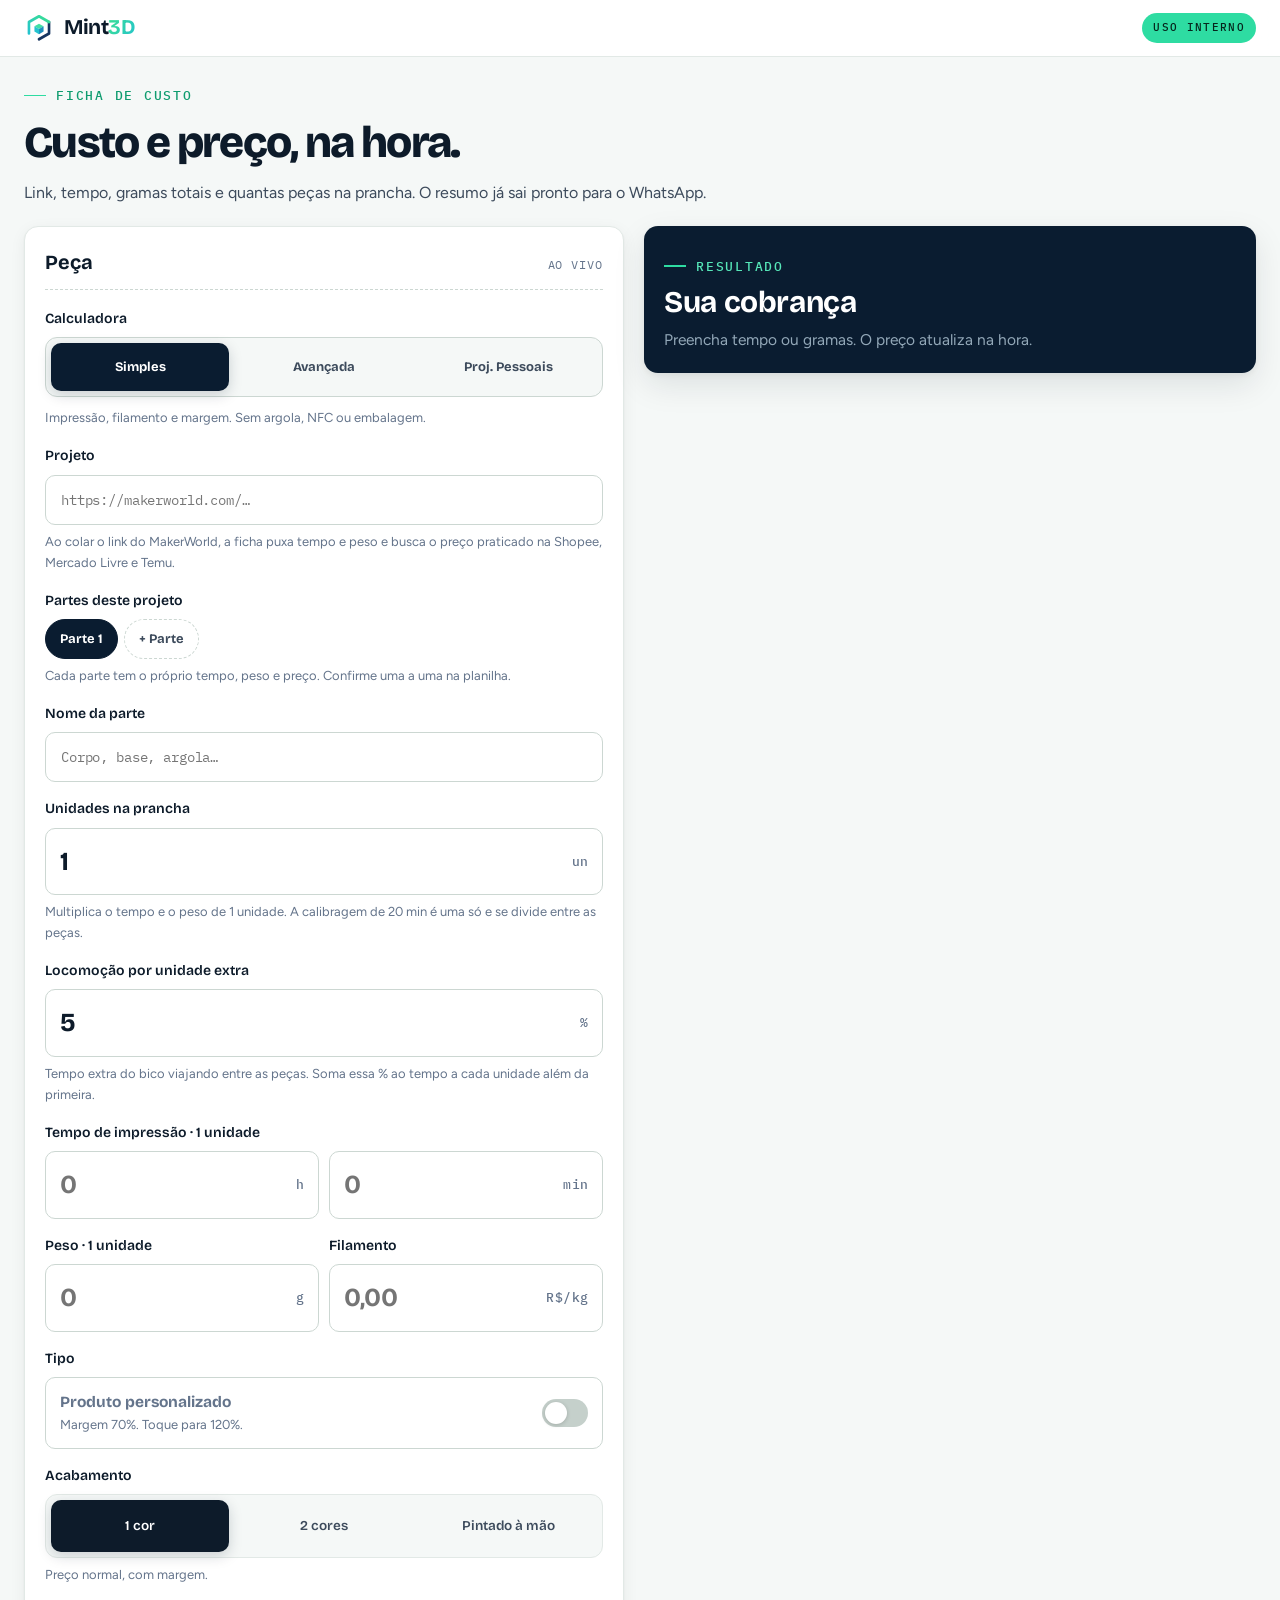
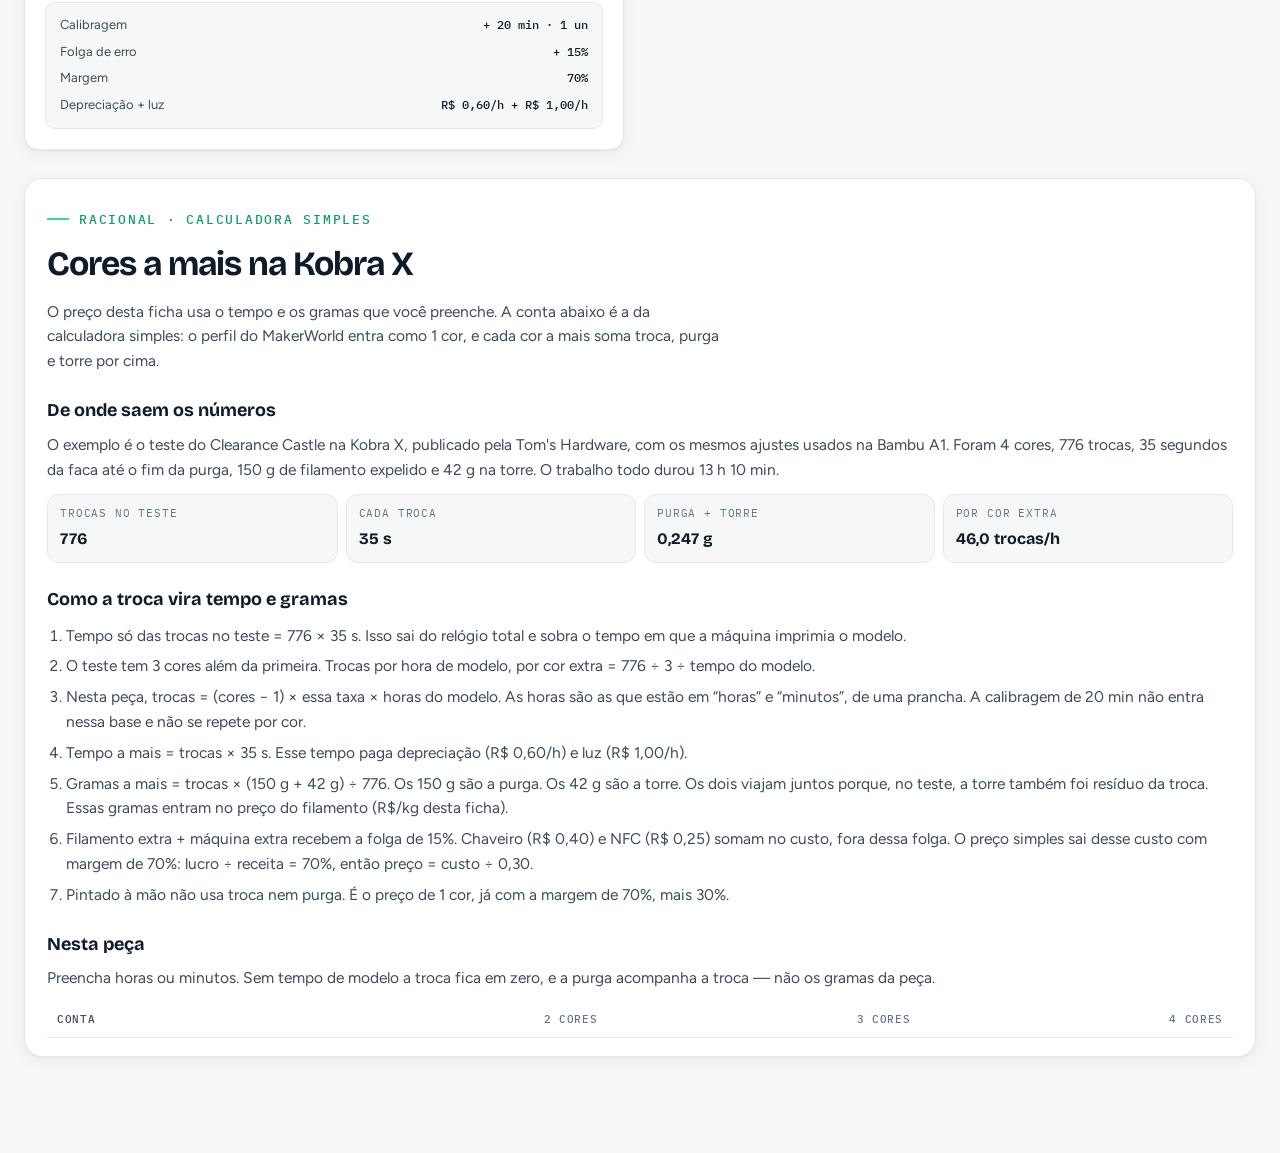
==== commit 768c10a7: "Calculadora cobra margem de 70% sobre a receita." ====
--- a/admin/index.html
+++ b/admin/index.html
@@ -994,8 +994,8 @@
         <li>Nesta peça, trocas = (cores − 1) × essa taxa × horas do modelo. As horas são as que estão em “horas” e “minutos”, de uma prancha. A calibragem de 20 min não entra nessa base e não se repete por cor.</li>
         <li>Tempo a mais = trocas × 35 s. Esse tempo paga depreciação (R$ 0,60/h) e luz (R$ 1,00/h).</li>
         <li>Gramas a mais = trocas × (150 g + 42 g) ÷ 776. Os 150 g são a purga. Os 42 g são a torre. Os dois viajam juntos porque, no teste, a torre também foi resíduo da troca. Essas gramas entram no preço do filamento (R$/kg desta ficha).</li>
-        <li>Filamento extra + máquina extra recebem a folga de 15%. Chaveiro (R$ 0,40) e NFC (R$ 0,25) somam no custo, fora dessa folga. O preço simples é esse custo × 2.</li>
-        <li>Pintado à mão não usa troca nem purga. É o preço de 1 cor, já no × 2, mais 30%.</li>
+        <li>Filamento extra + máquina extra recebem a folga de 15%. Chaveiro (R$ 0,40) e NFC (R$ 0,25) somam no custo, fora dessa folga. O preço simples sai desse custo com margem de 70%: lucro ÷ receita = 70%, então preço = custo ÷ 0,30.</li>
+        <li>Pintado à mão não usa troca nem purga. É o preço de 1 cor, já com a margem de 70%, mais 30%.</li>
       </ol>
 
       <h3>Nesta peça</h3>
@@ -1716,7 +1716,7 @@
         machine: money(machine),
         erro: money(erro),
         extraCost: money(extraCost),
-        price: money(extraCost * 2)
+        price: money(extraCost / (1 - MARGIN_STD))
       };
     }
     const labels = [
@@ -1727,7 +1727,7 @@
       ['Depreciação + luz', 'machine'],
       ['Folga de 15%', 'erro'],
       ['Custo extra', 'extraCost'],
-      ['No preço simples (× 2)', 'price']
+      ['No preço simples (margem 70%)', 'price']
     ];
     const cols = [2, 3, 4].map(col);
     rows.innerHTML = labels.map((lab, i) => {
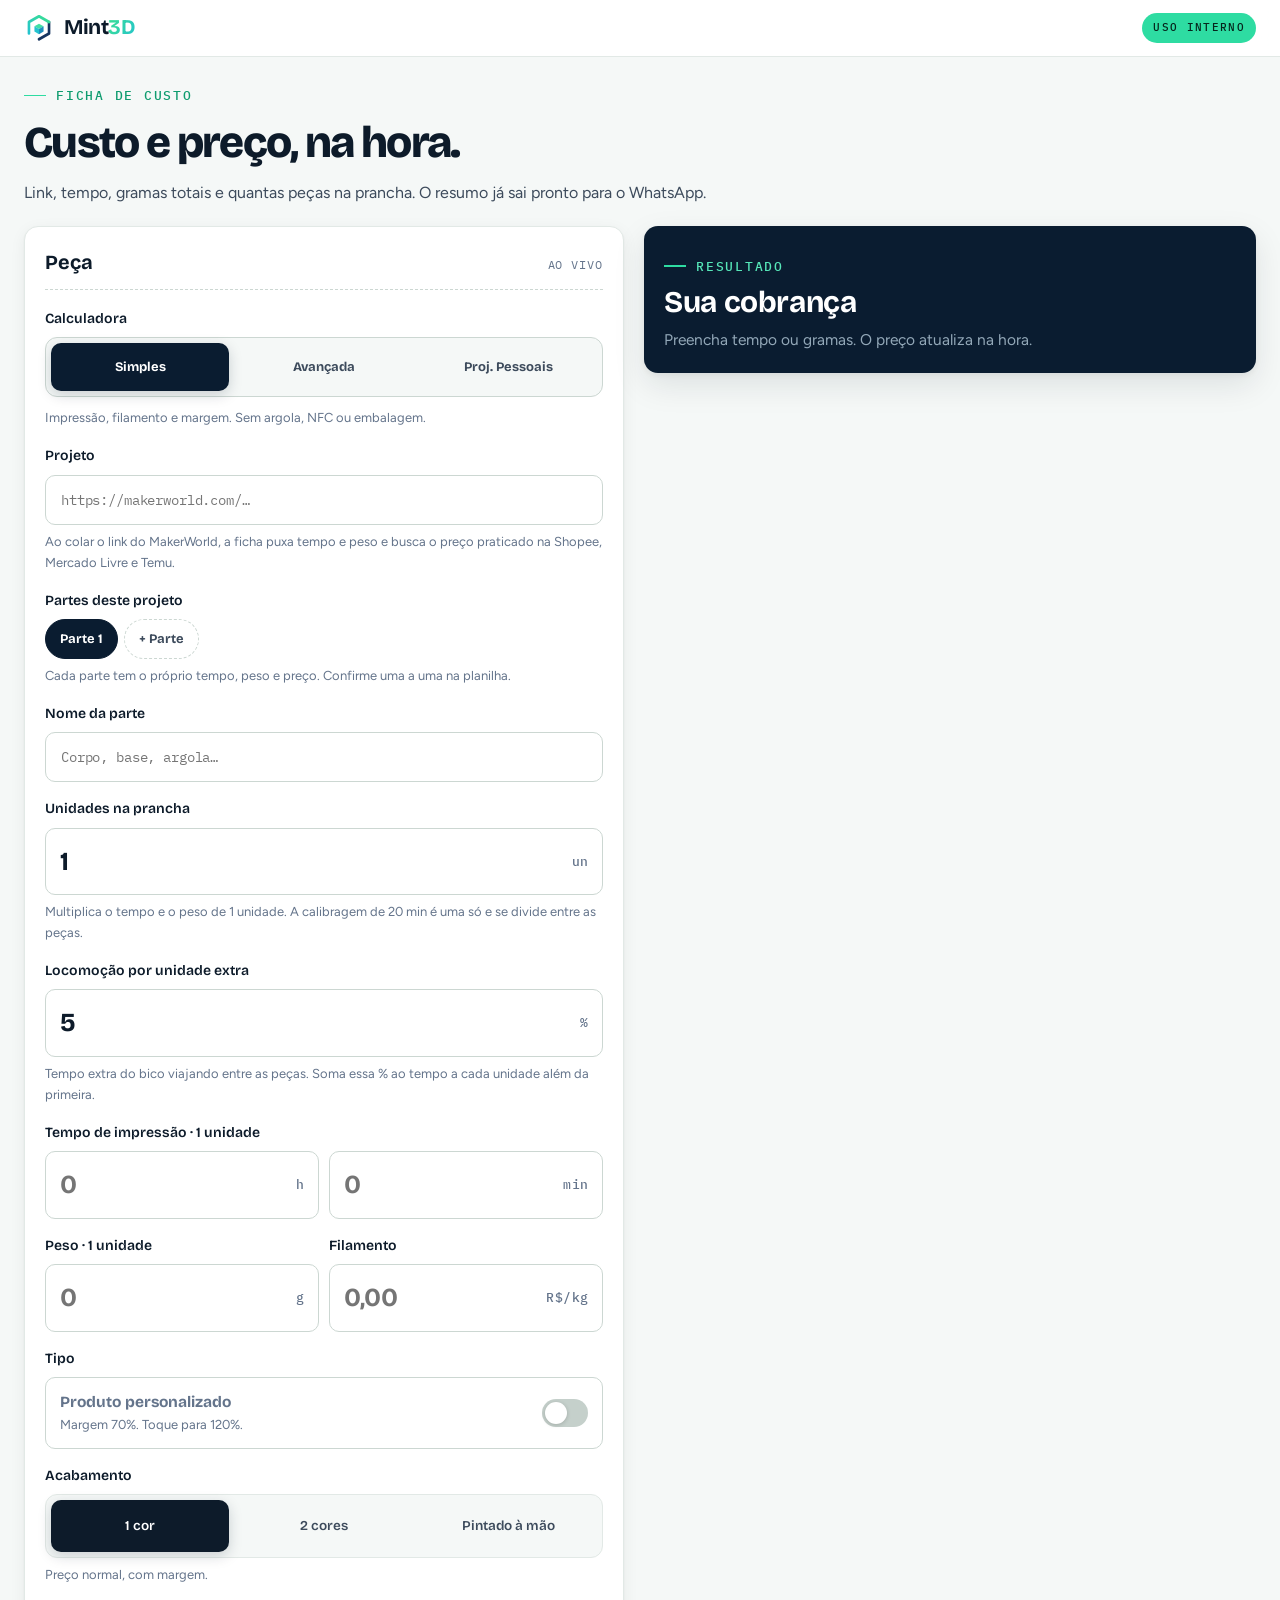
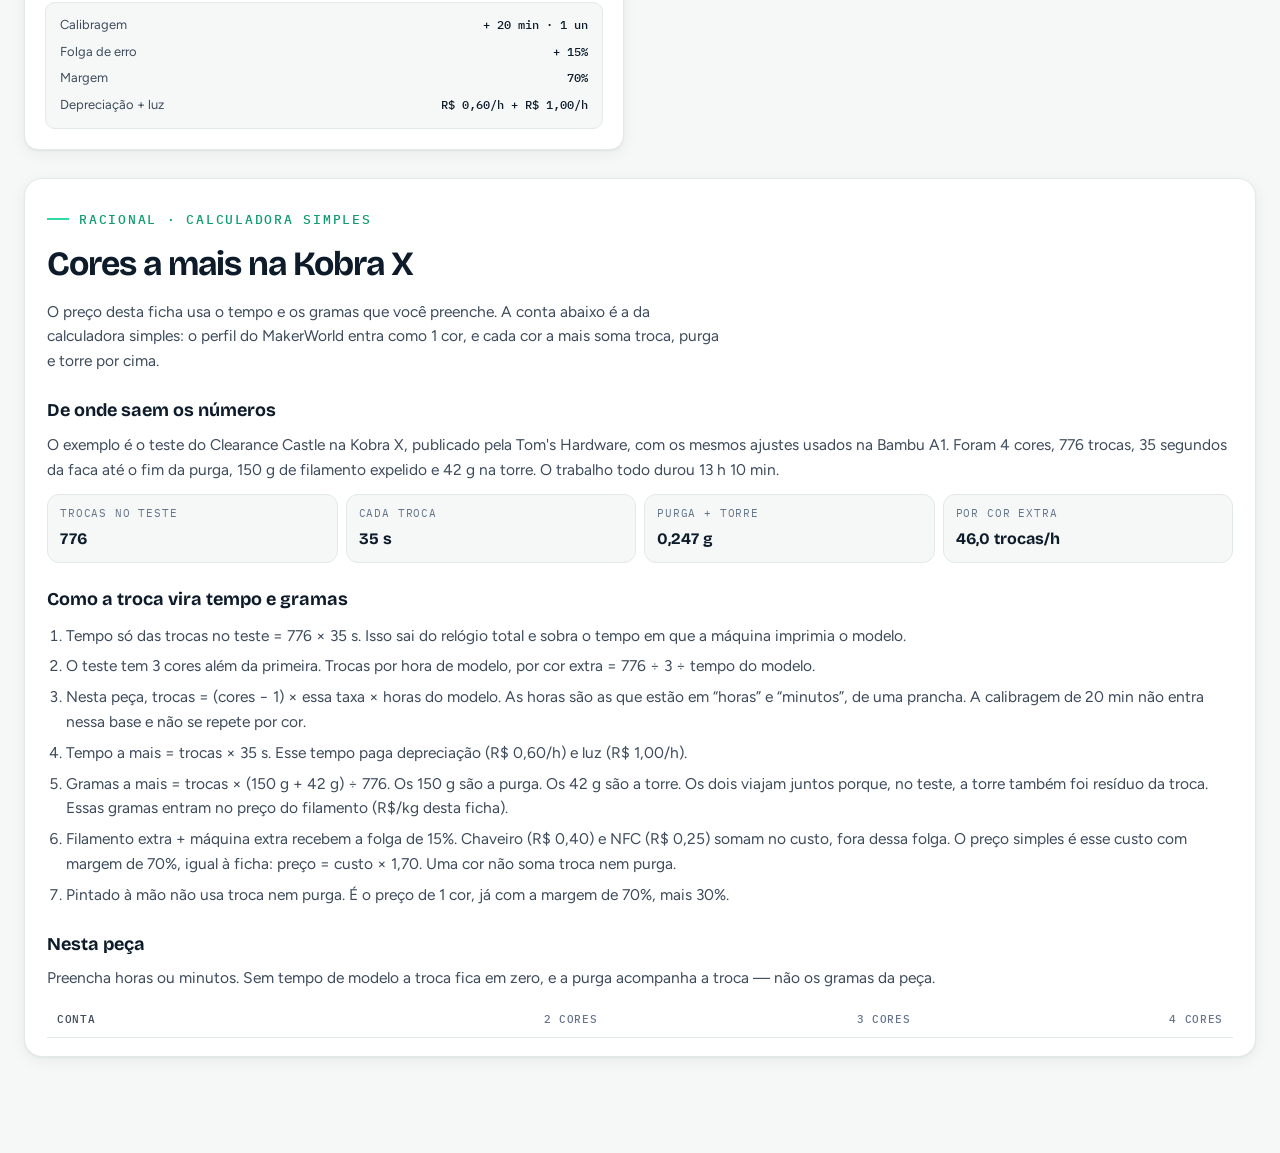
==== commit a855a15f: "1 cor da calculadora usa a margem de 70% do admin." ====
--- a/admin/index.html
+++ b/admin/index.html
@@ -994,7 +994,7 @@
         <li>Nesta peça, trocas = (cores − 1) × essa taxa × horas do modelo. As horas são as que estão em “horas” e “minutos”, de uma prancha. A calibragem de 20 min não entra nessa base e não se repete por cor.</li>
         <li>Tempo a mais = trocas × 35 s. Esse tempo paga depreciação (R$ 0,60/h) e luz (R$ 1,00/h).</li>
         <li>Gramas a mais = trocas × (150 g + 42 g) ÷ 776. Os 150 g são a purga. Os 42 g são a torre. Os dois viajam juntos porque, no teste, a torre também foi resíduo da troca. Essas gramas entram no preço do filamento (R$/kg desta ficha).</li>
-        <li>Filamento extra + máquina extra recebem a folga de 15%. Chaveiro (R$ 0,40) e NFC (R$ 0,25) somam no custo, fora dessa folga. O preço simples sai desse custo com margem de 70%: lucro ÷ receita = 70%, então preço = custo ÷ 0,30.</li>
+        <li>Filamento extra + máquina extra recebem a folga de 15%. Chaveiro (R$ 0,40) e NFC (R$ 0,25) somam no custo, fora dessa folga. O preço simples é esse custo com margem de 70%, igual à ficha: preço = custo × 1,70. Uma cor não soma troca nem purga.</li>
         <li>Pintado à mão não usa troca nem purga. É o preço de 1 cor, já com a margem de 70%, mais 30%.</li>
       </ol>
 
@@ -1716,7 +1716,7 @@
         machine: money(machine),
         erro: money(erro),
         extraCost: money(extraCost),
-        price: money(extraCost / (1 - MARGIN_STD))
+        price: money(extraCost * (1 + MARGIN_STD))
       };
     }
     const labels = [
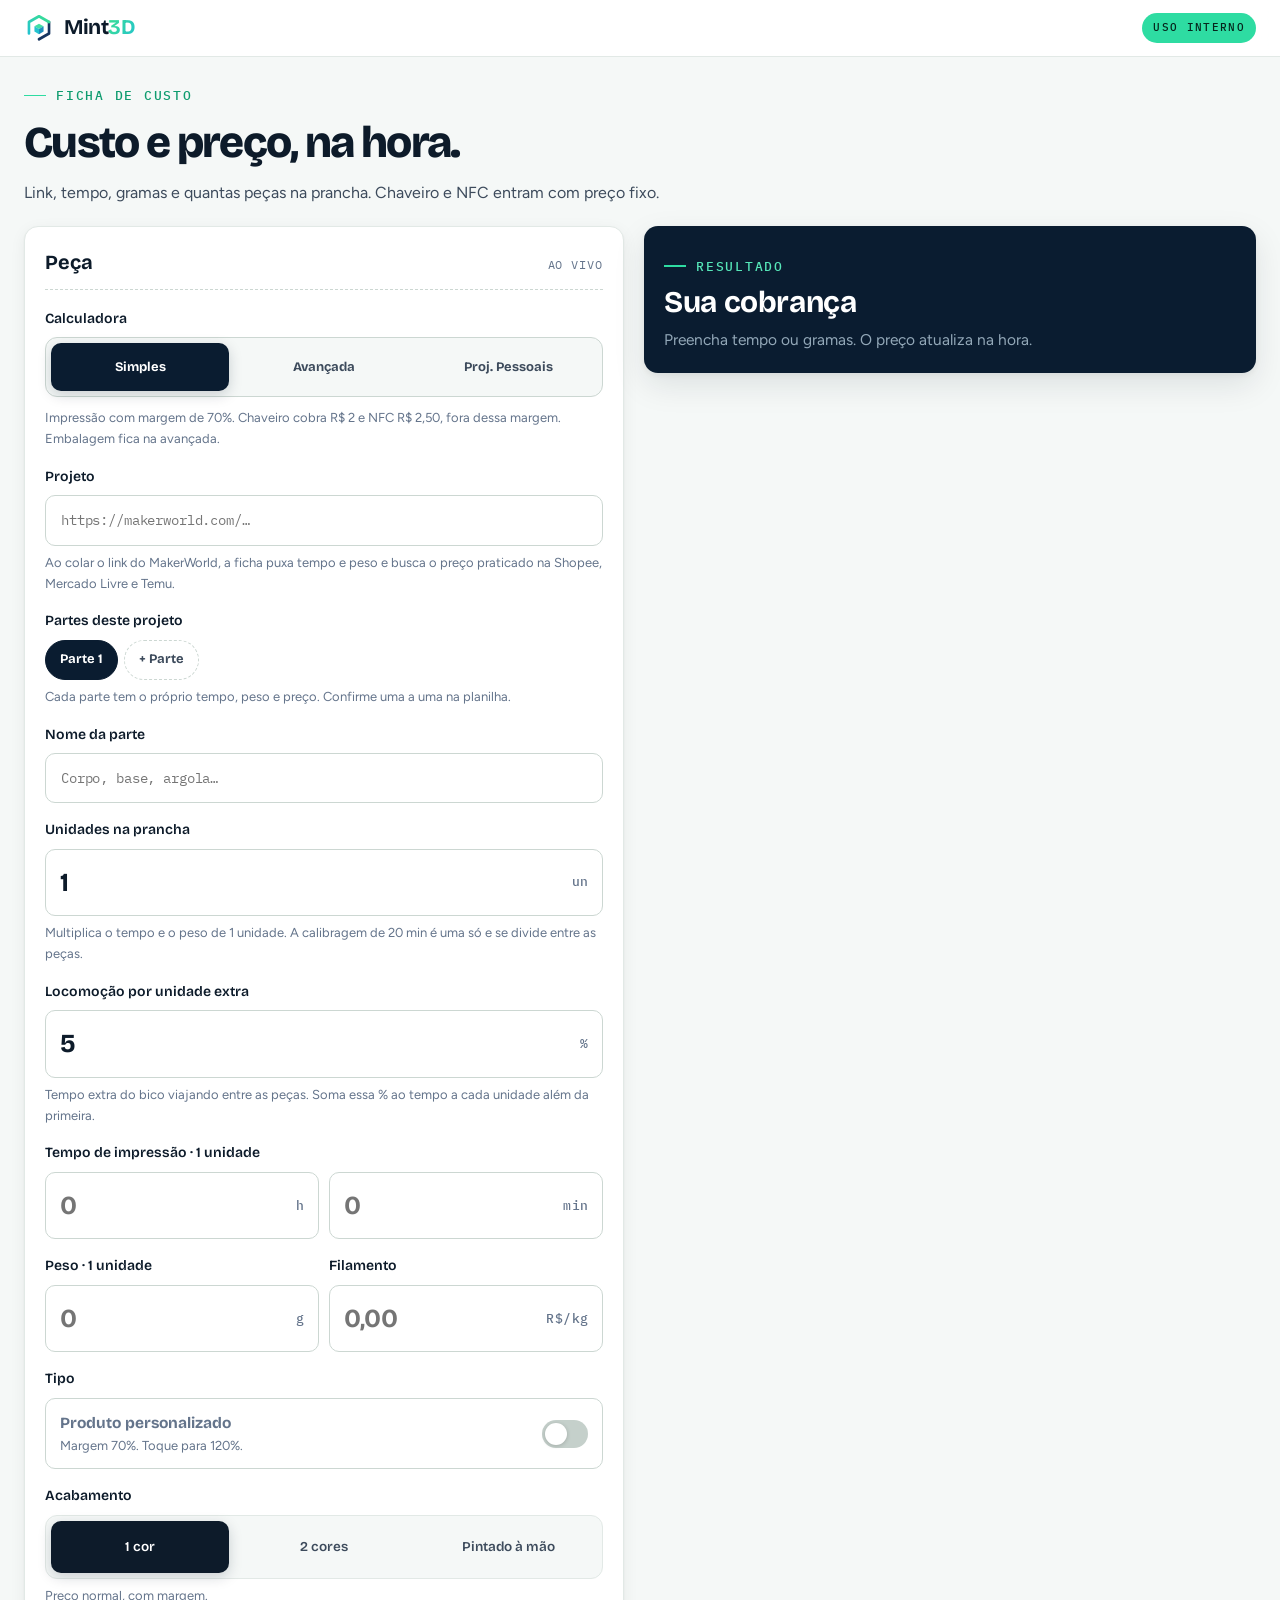
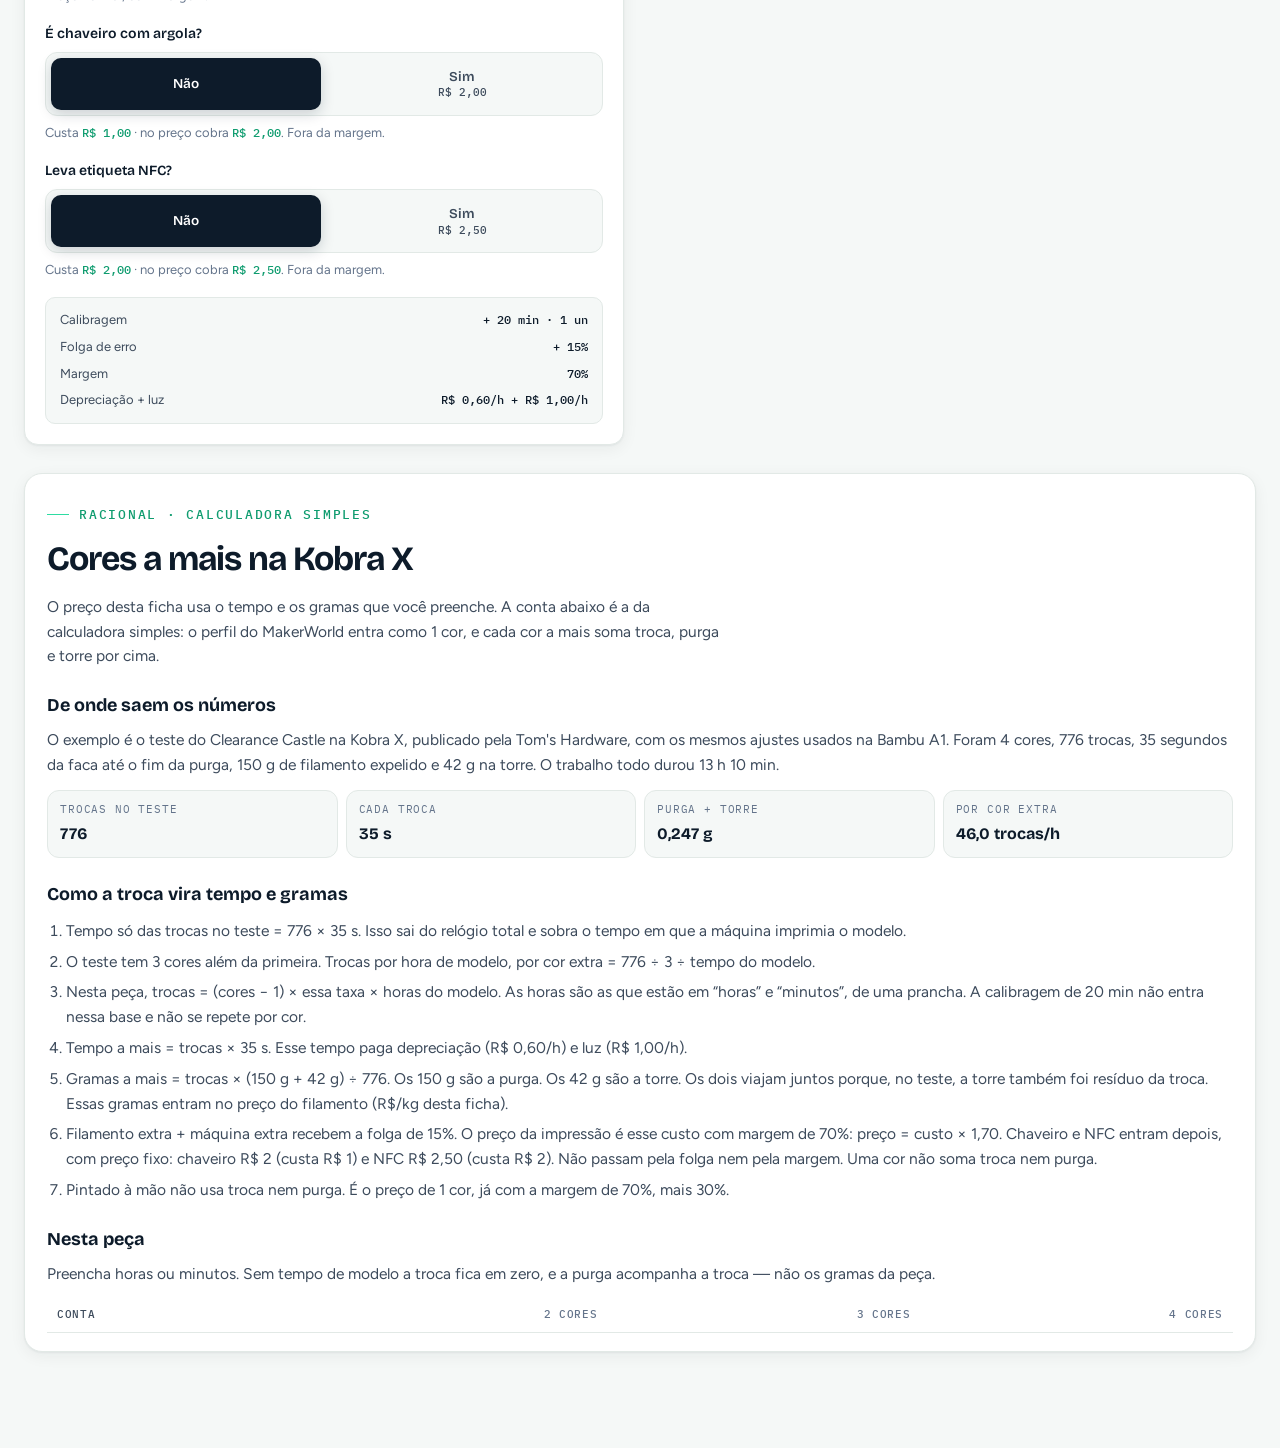
==== commit de68c0bc: "Chaveiro custa R$ 1 e cobra R$ 2. NFC custa R$ 2 e cobra R$ 2,50. Os dois entram depois da margem da" ====
--- a/admin/index.html
+++ b/admin/index.html
@@ -121,18 +121,23 @@
   .toggle[aria-pressed="true"] .switch { background: var(--mint-deep); }
   .toggle[aria-pressed="true"] .switch::after { transform: translateX(18px); }
 
+  .stack, .stack .field, .seg { min-width: 0; }
   .seg {
     display: grid; grid-template-columns: 1fr 1fr 1fr; gap: 6px;
     background: var(--paper); border: 1px solid var(--line);
     border-radius: 12px; padding: 5px;
   }
-  .seg--2 { grid-template-columns: 1fr 1fr; }
+  .seg--2 { grid-template-columns: repeat(2, minmax(0, 1fr)); }
   .seg--pack { grid-template-columns: 1fr 1fr; }
   .seg button {
-    min-height: 52px; border: 0; border-radius: 10px; cursor: pointer;
+    min-width: 0; min-height: 52px; border: 0; border-radius: 10px; cursor: pointer;
     background: transparent; color: var(--ink-2);
     font-family: var(--font-display); font-weight: 600; font-size: 13.5px; line-height: 1.15;
-    padding: 8px 6px;
+    padding: 8px 6px; white-space: normal;
+  }
+  .seg-price {
+    display: block; margin-top: 2px;
+    font-family: var(--font-mono); font-size: 11px; font-weight: 500; letter-spacing: 0;
   }
   .seg button[aria-pressed="true"] {
     background: var(--ink); color: #fff;
@@ -222,11 +227,12 @@
   }
   .assumptions li {
     list-style: none; display: flex; justify-content: space-between; gap: 10px;
-    font-size: 13px; color: var(--ink-2);
-  }
+    font-size: 13px; color: var(--ink-2); min-width: 0;
+  }
+  .assumptions li span { min-width: 0; }
   .assumptions b {
     font-family: var(--font-mono); font-weight: 500; font-size: 12px; color: var(--ink);
-    text-align: right;
+    text-align: right; min-width: 0; overflow-wrap: anywhere;
   }
 
   .kobra {
@@ -493,12 +499,16 @@
     color: #5a6b63; margin-bottom: 2px;
   }
   @media (max-width: 900px) {
-    .calc-grid { grid-template-columns: 1fr; }
+    .calc-grid { grid-template-columns: minmax(0, 1fr); }
+    .ticket, .mode-bar, .quote { min-width: 0; }
     .quote { position: static; }
     .in input.big { font-size: 22px; }
     .seg { grid-template-columns: 1fr; }
     .seg--2, .seg--pack { grid-template-columns: 1fr 1fr; }
-    .mode-bar { grid-template-columns: 1fr 1fr 1fr; }
+    .mode-bar { grid-template-columns: repeat(3, minmax(0, 1fr)); }
+    .mode-bar button { min-width: 0; white-space: normal; font-size: 12px; line-height: 1.15; }
+    .calc-badge { letter-spacing: .06em; padding: 6px 8px; }
+    .assumptions li { align-items: baseline; }
     .seg button { min-height: 48px; }
     .kpis { grid-template-columns: 1fr 1fr; }
     .wa-msg .pair { grid-template-columns: 1fr; }
@@ -670,7 +680,7 @@
     <div class="calc-intro">
       <span class="spec" id="introSpec">Ficha de custo</span>
       <h1 class="display mt-16">Custo e preço, na hora.</h1>
-      <p class="lead mt-16" id="introLead">Link, tempo, gramas totais e quantas peças na prancha. O resumo já sai pronto para o WhatsApp.</p>
+      <p class="lead mt-16" id="introLead">Link, tempo, gramas e quantas peças na prancha. Chaveiro e NFC entram com preço fixo.</p>
     </div>
 
     <div class="calc-grid">
@@ -688,7 +698,7 @@
               <button type="button" data-mode="advanced" aria-pressed="false">Avançada</button>
               <button type="button" data-mode="personal" aria-pressed="false">Proj. Pessoais</button>
             </div>
-            <p class="hint" id="modeHint">Impressão, filamento e margem. Sem argola, NFC ou embalagem.</p>
+            <p class="hint" id="modeHint">Impressão com margem de 70%. Chaveiro cobra R$ 2 e NFC R$ 2,50, fora dessa margem. Embalagem fica na avançada.</p>
           </div>
 
           <div class="field">
@@ -779,7 +789,7 @@
               <input type="range" id="margemInput" name="margemInput" min="0" max="100" step="5" value="70" aria-describedby="margemOut" />
               <div class="slider__ends"><span>0%</span><span>100%</span></div>
             </div>
-            <p class="hint">Arraste para achar o preço. Aplicada sobre o custo (impressão + adicionais). Padrão 70%; personalizado 100%.</p>
+            <p class="hint">Arraste para achar o preço da impressão e da embalagem. Chaveiro cobra R$ 2 (custa R$ 1). NFC cobra R$ 2,50 (custa R$ 2). Esses dois não seguem a barra.</p>
           </div>
 
           <div class="field">
@@ -792,25 +802,25 @@
             <p class="hint" id="finishHint">Preço normal, com margem.</p>
           </div>
 
+          <div class="field">
+            <label>É chaveiro com argola?</label>
+            <div class="seg seg--2" role="group" aria-label="Chaveiro com argola">
+              <button type="button" data-ring="nao" aria-pressed="true">Não</button>
+              <button type="button" data-ring="sim" aria-pressed="false">Sim<span class="seg-price">R$ 2,00</span></button>
+            </div>
+            <p class="hint">Custa <span class="yn-cost">R$ 1,00</span> · no preço cobra <span class="yn-cost">R$ 2,00</span>. Fora da margem.</p>
+          </div>
+
+          <div class="field">
+            <label>Leva etiqueta NFC?</label>
+            <div class="seg seg--2" role="group" aria-label="Etiqueta NFC">
+              <button type="button" data-nfc="nao" aria-pressed="true">Não</button>
+              <button type="button" data-nfc="sim" aria-pressed="false">Sim<span class="seg-price">R$ 2,50</span></button>
+            </div>
+            <p class="hint">Custa <span class="yn-cost">R$ 2,00</span> · no preço cobra <span class="yn-cost">R$ 2,50</span>. Fora da margem.</p>
+          </div>
+
           <div class="adv-block" id="advancedPanel">
-            <div class="field">
-              <label>É chaveiro com argola?</label>
-              <div class="seg seg--2" role="group" aria-label="Chaveiro com argola">
-                <button type="button" data-ring="nao" aria-pressed="true">Não</button>
-                <button type="button" data-ring="sim" aria-pressed="false">Sim</button>
-              </div>
-              <p class="hint">100 argolas custam R$ 40,00 · <span class="yn-cost">R$ 0,40 / un</span></p>
-            </div>
-
-            <div class="field">
-              <label>Leva etiqueta NFC?</label>
-              <div class="seg seg--2" role="group" aria-label="Etiqueta NFC">
-                <button type="button" data-nfc="nao" aria-pressed="true">Não</button>
-                <button type="button" data-nfc="sim" aria-pressed="false">Sim</button>
-              </div>
-              <p class="hint">100 etiquetas NFC custam R$ 25,00 · <span class="yn-cost">R$ 0,25 / un</span></p>
-            </div>
-
             <div class="field">
               <label>É embalado?</label>
               <div class="seg seg--2" role="group" aria-label="Peça embalada">
@@ -838,8 +848,8 @@
             <li><span>Margem</span><b id="assMargem">70%</b></li>
             <li><span>Depreciação + luz</span><b>R$ 0,60/h + R$ 1,00/h</b></li>
             <li id="assAsset" hidden><span>Ativo (impressora)</span><b>R$ 3.000</b></li>
-            <li id="assRing" hidden><span>Argola</span><b>R$ 40 / 100 un</b></li>
-            <li id="assNfc" hidden><span>NFC</span><b>R$ 25 / 100 un</b></li>
+            <li id="assRing" hidden><span>Chaveiro</span><b>custa R$ 1 · cobra R$ 2</b></li>
+            <li id="assNfc" hidden><span>NFC</span><b>custa R$ 2 · cobra R$ 2,50</b></li>
             <li id="assPack" hidden><span>Embalagem</span><b id="assPackVal">—</b></li>
           </ul>
         </div>
@@ -943,7 +953,7 @@
               <li><span>Depreciação</span><span class="mono" id="outDep">—</span></li>
               <li><span>Energia</span><span class="mono" id="outLuz">—</span></li>
               <li><span>Folga de erro 15%</span><span class="mono" id="outErro">—</span></li>
-              <li id="rowRing" hidden><span>Argola</span><span class="mono" id="outRing">—</span></li>
+              <li id="rowRing" hidden><span>Chaveiro</span><span class="mono" id="outRing">—</span></li>
               <li id="rowNfc" hidden><span>Etiqueta NFC</span><span class="mono" id="outNfc">—</span></li>
               <li id="rowPack" hidden><span id="outPackLabel">Embalagem</span><span class="mono" id="outPack">—</span></li>
               <li class="total"><span>Custo estimado</span><span class="mono" id="outCusto">—</span></li>
@@ -994,7 +1004,7 @@
         <li>Nesta peça, trocas = (cores − 1) × essa taxa × horas do modelo. As horas são as que estão em “horas” e “minutos”, de uma prancha. A calibragem de 20 min não entra nessa base e não se repete por cor.</li>
         <li>Tempo a mais = trocas × 35 s. Esse tempo paga depreciação (R$ 0,60/h) e luz (R$ 1,00/h).</li>
         <li>Gramas a mais = trocas × (150 g + 42 g) ÷ 776. Os 150 g são a purga. Os 42 g são a torre. Os dois viajam juntos porque, no teste, a torre também foi resíduo da troca. Essas gramas entram no preço do filamento (R$/kg desta ficha).</li>
-        <li>Filamento extra + máquina extra recebem a folga de 15%. Chaveiro (R$ 0,40) e NFC (R$ 0,25) somam no custo, fora dessa folga. O preço simples é esse custo com margem de 70%, igual à ficha: preço = custo × 1,70. Uma cor não soma troca nem purga.</li>
+        <li>Filamento extra + máquina extra recebem a folga de 15%. O preço da impressão é esse custo com margem de 70%: preço = custo × 1,70. Chaveiro e NFC entram depois, com preço fixo: chaveiro R$ 2 (custa R$ 1) e NFC R$ 2,50 (custa R$ 2). Não passam pela folga nem pela margem. Uma cor não soma troca nem purga.</li>
         <li>Pintado à mão não usa troca nem purga. É o preço de 1 cor, já com a margem de 70%, mais 30%.</li>
       </ol>
 
@@ -1058,12 +1068,10 @@
   const NEGO_MAX = 0.25;
   const PAINT_MULT = 2;
   const PRINTER_ASSET = 3000;
-  const RING_PACK_N = 100;
-  const RING_PACK_PRICE = 40;
-  const RING_UNIT = RING_PACK_PRICE / RING_PACK_N;
-  const NFC_PACK_N = 100;
-  const NFC_PACK_PRICE = 25;
-  const NFC_UNIT = NFC_PACK_PRICE / NFC_PACK_N;
+  const RING_COST = 1;
+  const RING_PRICE = 2;
+  const NFC_COST = 2;
+  const NFC_PRICE = 2.5;
   const KG_KEY = 'minted.calc.precoKg';
   const LOCO_KEY = 'minted.calc.locoPct';
   const LOCO_DEFAULT = 0.05;
@@ -1260,30 +1268,26 @@
       $('customHint').textContent = 'Margem 70%. Toque para 120%.';
       $('assMargem').textContent = '20%';
       $('introSpec').textContent = 'Calculadora Proj. Pessoais';
-      $('modeHint').textContent = 'Margem fixa de 20%. Argola, NFC e embalagem iguais. Sem negociação.';
-      $('introLead').textContent = 'Mesmos dados da avançada, com margem de 20%. O preço a pedir é o preço — sem faixa de desconto.';
+      $('modeHint').textContent = 'Margem fixa de 20% na impressão. Chaveiro cobra R$ 2 e NFC R$ 2,50, fora dessa margem. Sem negociação.';
+      $('introLead').textContent = 'Mesmos dados da avançada, com margem de 20% na impressão. Chaveiro e NFC têm preço fixo. O preço a pedir é o preço — sem faixa de desconto.';
       document.title = 'Calculadora Proj. Pessoais · uso interno | Minted';
     } else if (extrasOn) {
       syncMarginLabel();
       $('customHint').textContent = custom ? 'Margem preenchida com 100%. Ajuste na barra abaixo.' : 'Preenche a margem com 100%.';
       $('introSpec').textContent = 'Ficha de custo';
-      $('modeHint').textContent = 'Margem livre, argola, NFC, embalagem e análise de ROI / ROA entram no pedido.';
-      $('introLead').textContent = 'Mesma ficha, com argola, NFC, embalagem e a leitura financeira do pedido.';
+      $('modeHint').textContent = 'A barra mexe na impressão e na embalagem. Chaveiro cobra R$ 2 (custa R$ 1). NFC cobra R$ 2,50 (custa R$ 2).';
+      $('introLead').textContent = 'Mesma ficha, com chaveiro, NFC, embalagem e a leitura financeira do pedido.';
       document.title = 'Ficha de custo · uso interno | Minted';
     } else {
       $('assMargem').textContent = custom ? '120%' : '70%';
       $('customHint').textContent = custom ? 'Margem 120%.' : 'Margem 70%. Toque para 120%.';
       $('introSpec').textContent = 'Ficha de custo';
-      $('modeHint').textContent = 'Impressão, filamento e margem. Sem argola, NFC ou embalagem.';
-      $('introLead').textContent = 'Link, tempo, gramas totais e quantas peças na prancha. O resumo já sai pronto para o WhatsApp.';
+      $('modeHint').textContent = 'Impressão com margem de 70%. Chaveiro cobra R$ 2 e NFC R$ 2,50, fora dessa margem. Embalagem fica na avançada.';
+      $('introLead').textContent = 'Link, tempo, gramas e quantas peças na prancha. Chaveiro e NFC entram com preço fixo.';
       document.title = 'Ficha de custo · uso interno | Minted';
     }
 
-    if (!extrasOn) {
-      setRing(false, true);
-      setNfc(false, true);
-      setPacked(false, true);
-    }
+    if (!extrasOn) setPacked(false, true);
     const hash = next === 'personal' ? 'pessoais' : (next === 'advanced' ? 'avancada' : 'simples');
     if ((location.hash || '').replace(/^#/, '') !== hash) {
       history.replaceState(null, '', '#' + hash);
@@ -1491,8 +1495,8 @@
       filamentoKg: parseMoney(precoKg.value),
       acabamento: FINISH[d.finish] ? FINISH[d.finish].label : d.finish,
       personalizado: d.custom ? 'Sim' : 'Não',
-      argola: extrasOn && d.withRing ? round2(d.ringCost) : 0,
-      nfc: extrasOn && d.withNfc ? round2(d.nfcCost) : 0,
+      argola: d.withRing ? round2(d.ringCost) : 0,
+      nfc: d.withNfc ? round2(d.nfcCost) : 0,
       embalagem: extrasOn && d.packed ? ((PACKAGING[d.packType] || {}).label || '') : '',
       custoFilamento: round2(d.fil),
       custoDepreciacao: round2(d.dep),
@@ -1614,10 +1618,12 @@
     if (d.custom) lines.push('*Tipo:* personalizado');
     if (d.advanced && !d.personal) lines.push('*Margem:* ' + pctLabel(d.marginRate));
     lines.push('*Acabamento:* ' + FINISH[d.finish].label);
-    if (d.advanced) {
-      lines.push('*Argola:* ' + (d.withRing ? 'sim (' + money(d.ringCost) + ')' : 'não'));
-      lines.push('*NFC:* ' + (d.withNfc ? 'sim (' + money(d.nfcCost) + ')' : 'não'));
-      lines.push('*Embalagem:* ' + (d.packed ? PACKAGING[d.packType].label + ' (' + money(d.packCost) + ')' : 'não'));
+    if (d.withRing || d.withNfc || d.advanced) {
+      lines.push('*Chaveiro:* ' + (d.withRing ? 'sim (custa ' + money(d.ringCost) + ' · cobra ' + money(d.ringPrice) + ')' : 'não'));
+      lines.push('*NFC:* ' + (d.withNfc ? 'sim (custa ' + money(d.nfcCost) + ' · cobra ' + money(d.nfcPrice) + ')' : 'não'));
+      if (d.advanced) {
+        lines.push('*Embalagem:* ' + (d.packed ? PACKAGING[d.packType].label + ' (' + money(d.packCost) + ')' : 'não'));
+      }
     }
     lines.push('');
     lines.push('*Custo estimado:* ' + money(d.cost));
@@ -1651,10 +1657,12 @@
         (d.personal
           ? '<div><span class="k">Modo</span><span class="v">Proj. pessoais · 20%</span></div>'
           : '') +
-        (d.advanced
-          ? '<div><span class="k">Argola</span><span class="v">' + (d.withRing ? 'Sim' : 'Não') + '</span></div>' +
-            '<div><span class="k">NFC</span><span class="v">' + (d.withNfc ? 'Sim' : 'Não') + '</span></div>' +
-            '<div><span class="k">Embalagem</span><span class="v">' + (d.packed ? escapeHtml(PACKAGING[d.packType].label) : 'Não') + '</span></div>'
+        ((d.withRing || d.withNfc || d.advanced)
+          ? '<div><span class="k">Chaveiro</span><span class="v">' + (d.withRing ? 'Sim · ' + escapeHtml(money(d.ringPrice)) : 'Não') + '</span></div>' +
+            '<div><span class="k">NFC</span><span class="v">' + (d.withNfc ? 'Sim · ' + escapeHtml(money(d.nfcPrice)) : 'Não') + '</span></div>' +
+            (d.advanced
+              ? '<div><span class="k">Embalagem</span><span class="v">' + (d.packed ? escapeHtml(PACKAGING[d.packType].label) : 'Não') + '</span></div>'
+              : '')
           : '') +
         '<div><span class="k">Custo estimado</span><span class="v">' + escapeHtml(money(d.cost)) + '</span></div>' +
         extra +
@@ -1794,21 +1802,27 @@
     const costRaw = fil + dep + energy;
     const erro = costRaw * ERROR;
     const printCost = costRaw + erro;
-    const ringCost = (extrasOn && withRing) ? RING_UNIT * units : 0;
-    const nfcCost = (extrasOn && withNfc) ? NFC_UNIT * units : 0;
+    const ringCost = withRing ? RING_COST * units : 0;
+    const nfcCost = withNfc ? NFC_COST * units : 0;
+    const ringPrice = withRing ? RING_PRICE * units : 0;
+    const nfcPrice = withNfc ? NFC_PRICE * units : 0;
+    const marginRate = currentMargin();
     const packCost = (extrasOn && packed) ? packUnit(packType) * units : 0;
-    const extras = ringCost + nfcCost + packCost;
-    const cost = printCost + extras;
-    const marginRate = currentMargin();
+    const pricedPack = packCost * (1 + marginRate);
+    const cost = printCost + ringCost + nfcCost + packCost;
     const pricedPrint = printCost * (1 + marginRate);
-    const pricedExtras = extras * (1 + marginRate);
     const painted = finish === 'pintado';
     const paintExtra = painted ? pricedPrint * (PAINT_MULT - 1) : 0;
-    const price = (painted ? pricedPrint * PAINT_MULT : pricedPrint) + pricedExtras;
-    const marginReais = (pricedPrint + pricedExtras) - cost;
+    const printAsk = painted ? pricedPrint * PAINT_MULT : pricedPrint;
+    const price = printAsk + ringPrice + nfcPrice + pricedPack;
+    const ringProfit = ringPrice - ringCost;
+    const nfcProfit = nfcPrice - nfcCost;
+    const packProfit = pricedPack - packCost;
+    const marginReais = (pricedPrint - printCost) + packProfit + ringProfit + nfcProfit;
     const lucro = price - cost;
-    const floor15 = price * (1 - NEGO_STD);
-    const floor25 = price * (1 - NEGO_MAX);
+    const flex = printAsk + pricedPack;
+    const floor15 = flex * (1 - NEGO_STD) + ringPrice + nfcPrice;
+    const floor25 = flex * (1 - NEGO_MAX) + ringPrice + nfcPrice;
     const roi = cost > 0 ? lucro / cost : 0;
     const roa = PRINTER_ASSET > 0 ? lucro / PRINTER_ASSET : 0;
     const ros = price > 0 ? lucro / price : 0;
@@ -1821,7 +1835,7 @@
     last = {
       project, units, printH, grams, finish, custom, cost, price, floor15, floor25,
       advanced: extrasOn, personal: isPers, withRing, withNfc, packed, packType,
-      ringCost, nfcCost, packCost, roi, roa, ros, markup, marginRate,
+      ringCost, nfcCost, ringPrice, nfcPrice, packCost, roi, roa, ros, markup, marginRate,
       unitH, unitGrams, locoH, locoFactor,
       fil, dep, energy, erro, paintExtra, lucro
     };
@@ -1840,7 +1854,9 @@
       ? money(price / units) + ' / un · ' + units + ' na prancha'
       : '';
     $('faixa').textContent = money(floor15) + ' — ' + money(price);
-    $('faixaNota').textContent = 'Até 15% de folga. Piso se ceder mais: ' + money(floor25) + '.';
+    $('faixaNota').textContent = 'Até 15% de folga na impressão' + (pricedPack ? ' e na embalagem' : '')
+      + '. Piso se ceder mais: ' + money(floor25) + '.'
+      + ((ringPrice || nfcPrice) ? ' Chaveiro e NFC ficam fora do desconto.' : '');
     $('outProjeto').textContent = project.display || '—';
     $('outUn').textContent = String(units);
     $('outTempo').textContent = units > 1
@@ -1859,41 +1875,48 @@
     $('outDep').textContent = money(dep);
     $('outLuz').textContent = money(energy);
     $('outErro').textContent = money(erro);
-    $('rowRing').hidden = !(extrasOn && withRing);
-    $('outRing').textContent = money(ringCost) + (units > 1 ? ' · ' + units + ' un' : '');
-    $('rowNfc').hidden = !(extrasOn && withNfc);
-    $('outNfc').textContent = money(nfcCost) + (units > 1 ? ' · ' + units + ' un' : '');
+    const perUn = units > 1 ? ' · ' + units + ' un' : '';
+    $('rowRing').hidden = !withRing;
+    $('outRing').textContent = money(ringCost) + ' custo · ' + money(ringPrice) + ' no preço' + perUn;
+    $('rowNfc').hidden = !withNfc;
+    $('outNfc').textContent = money(nfcCost) + ' custo · ' + money(nfcPrice) + ' no preço' + perUn;
     $('rowPack').hidden = !(extrasOn && packed);
     $('outPackLabel').textContent = packed ? 'Embalagem · ' + PACKAGING[packType].label : 'Embalagem';
-    $('outPack').textContent = money(packCost) + (units > 1 ? ' · ' + units + ' un' : '');
+    $('outPack').textContent = money(packCost) + ' custo · ' + money(pricedPack) + ' no preço' + perUn;
     $('outCusto').textContent = money(cost);
-    $('outMargemLabel').textContent = isPers
+    const margemBits = [];
+    if (withRing) margemBits.push('chaveiro');
+    if (withNfc) margemBits.push('NFC');
+    if (packCost) margemBits.push('embalagem');
+    $('outMargemLabel').textContent = (isPers
       ? 'Margem 20%'
       : (mode === 'advanced'
         ? 'Margem ' + pctLabel(marginRate) + (custom ? ' (personalizado)' : '')
-        : (custom ? 'Margem 120% (personalizado)' : 'Margem 70%'));
+        : (custom ? 'Margem 120% (personalizado)' : 'Margem 70%')))
+      + (margemBits.length ? ' · inclui ' + margemBits.join(', ') : '');
     $('outMargem').textContent = money(marginReais);
     $('rowPaint').hidden = !painted;
     $('outPaint').textContent = money(paintExtra);
     $('outLucroPedir').textContent = money(lucro);
 
-    const marginStd = cost * MARGIN_STD;
-    const customExtra = custom ? cost * (MARGIN_CUSTOM - MARGIN_STD) : 0;
+    const printMargin = pricedPrint - printCost;
     const layers = [
       { label: 'Custo impressão', value: costRaw, color: '#1e8fbe' },
       { label: 'Folga 15%', value: erro, color: '#3d7ea6' }
     ];
-    if (ringCost) layers.push({ label: 'Argola', value: ringCost, color: '#c45c26' });
-    if (nfcCost) layers.push({ label: 'NFC', value: nfcCost, color: '#1aa7c4' });
-    if (packCost) layers.push({ label: PACKAGING[packType].label, value: packCost, color: '#8a6a3d' });
     if (isPers) {
-      layers.push({ label: 'Margem 20%', value: cost * MARGIN_PERSONAL, color: '#0f9c6f' });
+      layers.push({ label: 'Margem 20%', value: printMargin, color: '#0f9c6f' });
     } else if (mode === 'advanced') {
-      layers.push({ label: 'Margem ' + pctLabel(marginRate), value: cost * marginRate, color: '#0f9c6f' });
+      layers.push({ label: 'Margem ' + pctLabel(marginRate), value: printMargin, color: '#0f9c6f' });
+    } else if (custom) {
+      layers.push({ label: 'Margem 70%', value: printCost * MARGIN_STD, color: '#0f9c6f' });
+      layers.push({ label: 'Personalizado', value: printCost * (MARGIN_CUSTOM - MARGIN_STD), color: '#7c5cbf' });
     } else {
-      layers.push({ label: 'Margem 70%', value: marginStd, color: '#0f9c6f' });
-      if (custom) layers.push({ label: 'Personalizado', value: customExtra, color: '#7c5cbf' });
-    }
+      layers.push({ label: 'Margem 70%', value: printMargin, color: '#0f9c6f' });
+    }
+    if (ringPrice) layers.push({ label: 'Chaveiro', value: ringPrice, color: '#c45c26' });
+    if (nfcPrice) layers.push({ label: 'NFC', value: nfcPrice, color: '#1aa7c4' });
+    if (pricedPack) layers.push({ label: PACKAGING[packType].label, value: pricedPack, color: '#8a6a3d' });
     if (painted) layers.push({ label: 'Pintura à mão', value: paintExtra, color: '#d4a017' });
     const max = price || 1;
     $('chart').innerHTML = layers.map((s) => {
@@ -1921,12 +1944,13 @@
       $('kpiUnit').textContent = money(cost / units) + '  →  ' + money(price / units);
       $('kpiUnitNote').textContent = 'custo/un · preço/un · lucro ' + money(lucro / units) + '/un';
       const extrasBits = [];
-      if (withRing) extrasBits.push('argola');
-      if (withNfc) extrasBits.push('NFC');
+      if (withRing) extrasBits.push('chaveiro ' + money(RING_PRICE));
+      if (withNfc) extrasBits.push('NFC ' + money(NFC_PRICE));
       if (packed) extrasBits.push(PACKAGING[packType].label.toLowerCase());
-      const extrasTxt = extrasBits.length
+      const extrasTxt = (extrasBits.length
         ? ' Adicionais neste pedido: ' + extrasBits.join(', ') + '.'
-        : '';
+        : '')
+        + ((withRing || withNfc) ? ' Chaveiro e NFC têm preço fixo e não seguem a margem da impressão.' : '');
       $('kpiNote').textContent = isPers
         ? ('Margem fixa de 20%, sem faixa de negociação. ROA mede o retorno deste pedido sobre a impressora de ' + money(PRINTER_ASSET) + '.' + extrasTxt)
         : ((roi >= 1
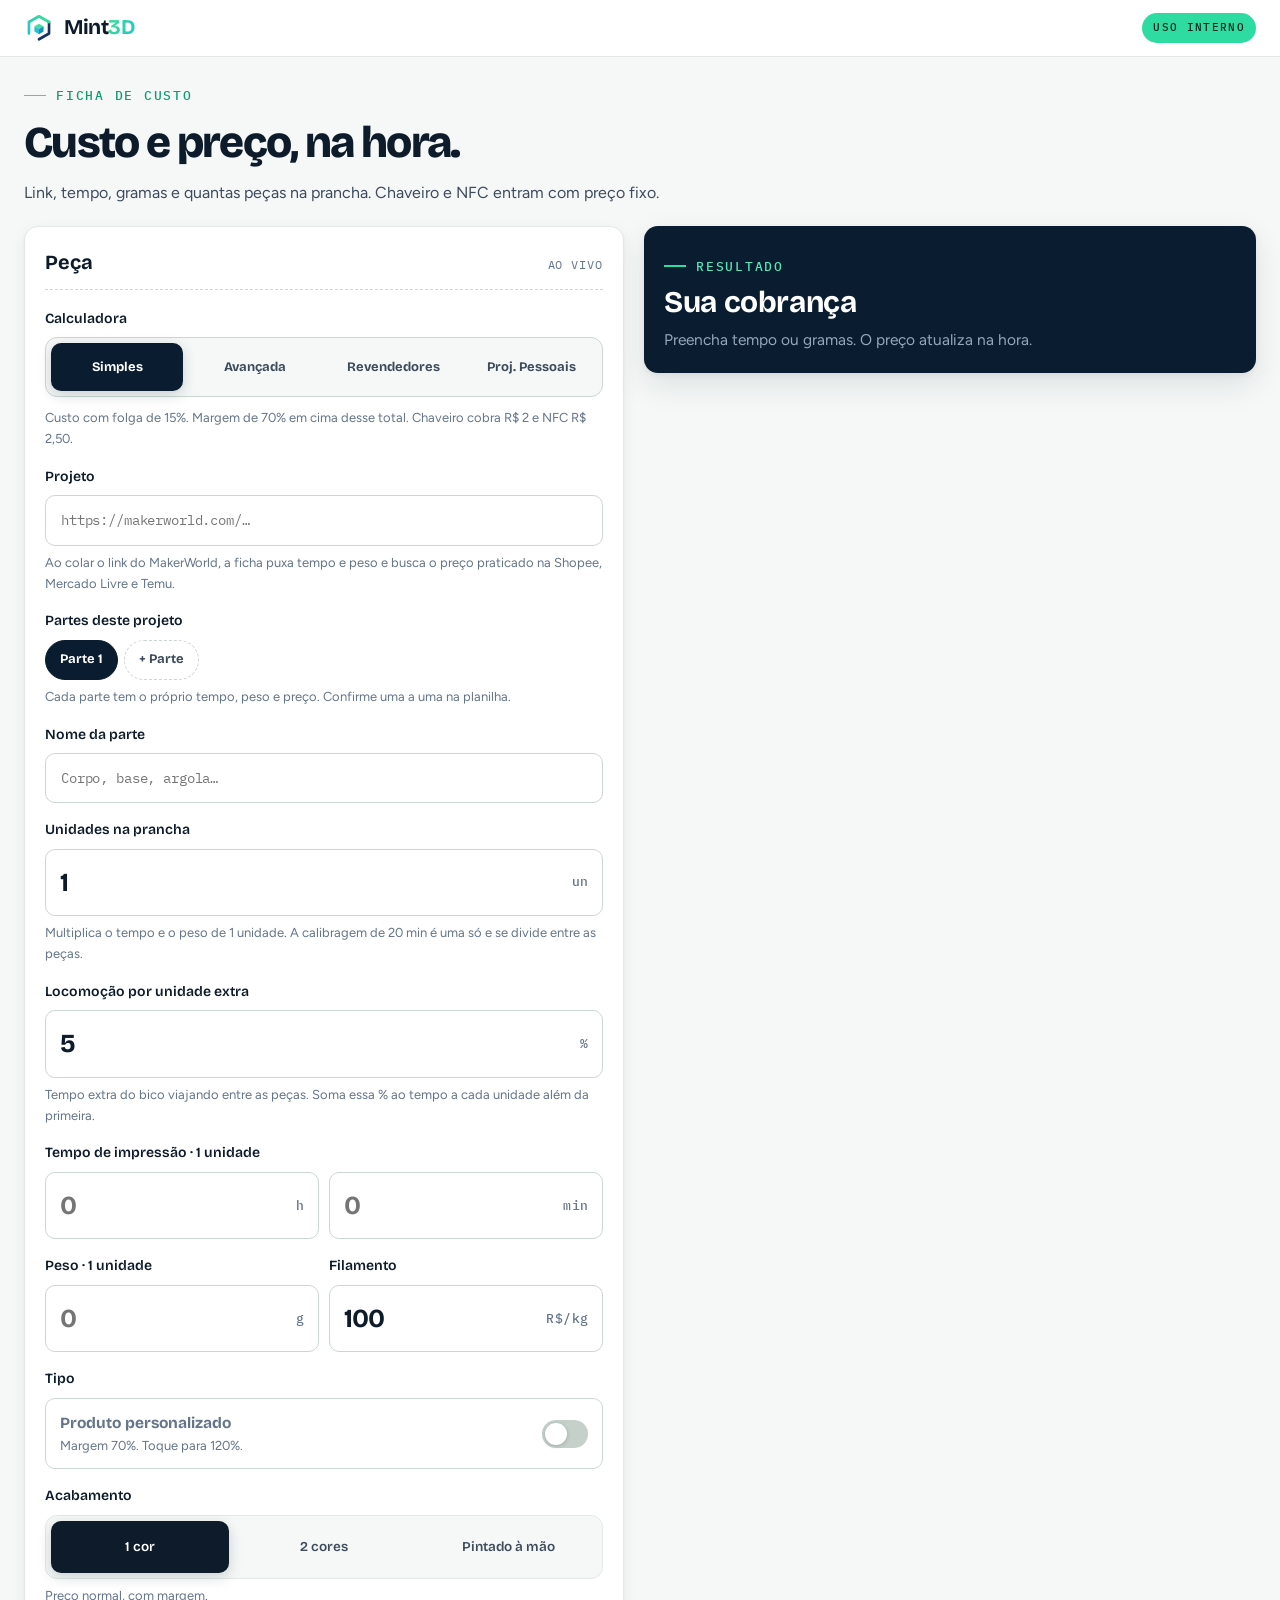
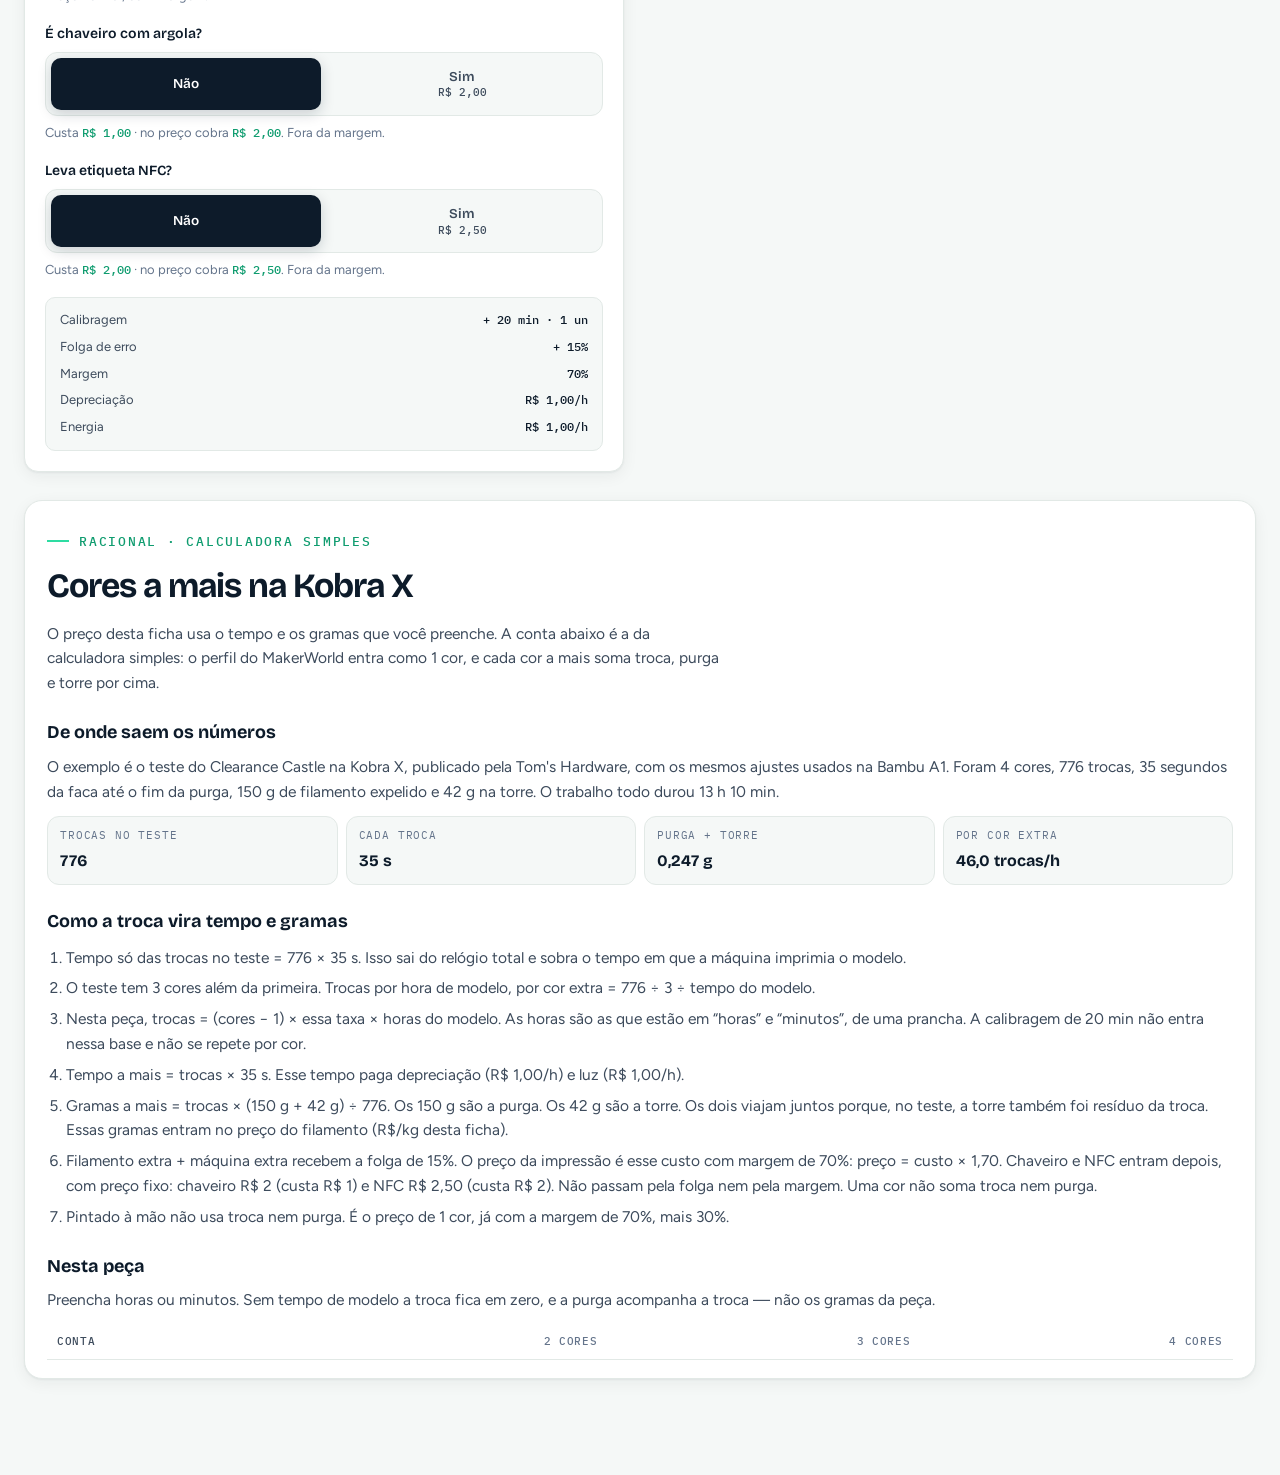
==== commit 15ac70f8: "Depreciação a R$ 1/h, DRE ao lado do preço e modo revendedor com margem de 50%." ====
--- a/admin/index.html
+++ b/admin/index.html
@@ -154,7 +154,7 @@
   [hidden] { display: none !important; }
   form[name="minted-projetos"] { display: none !important; }
   .mode-bar {
-    display: grid; grid-template-columns: 1fr 1fr 1fr; gap: 6px;
+    display: grid; grid-template-columns: repeat(4, minmax(0, 1fr)); gap: 6px;
     background: var(--paper); border: 1.5px solid var(--line-strong);
     border-radius: 12px; padding: 5px; margin-bottom: 4px;
   }
@@ -330,6 +330,23 @@
     letter-spacing: -0.04em; line-height: 1.05; color: #fff; margin-top: 4px;
   }
   .per-unit { color: var(--on-dark-muted); font-size: 14.5px; margin-top: 4px; }
+  .dre { margin-top: 16px; }
+  .dre__kicker {
+    font-family: var(--font-mono); font-size: 11.5px; letter-spacing: .14em;
+    text-transform: uppercase; color: #56e6b8; margin-bottom: 4px;
+  }
+  .dre__rows { list-style: none; margin: 0; padding: 0; }
+  .dre__rows li {
+    display: flex; justify-content: space-between; gap: 12px;
+    padding: 7px 0; border-bottom: 1px solid rgba(255,255,255,.1);
+    font-size: 14px; color: var(--on-dark-muted);
+  }
+  .dre__rows b {
+    color: #fff; font-family: var(--font-mono); font-weight: 500; font-size: 13px;
+    white-space: nowrap;
+  }
+  .dre__rows li.is-total { color: #fff; }
+  .dre__rows li.is-lucro b { color: #56e6b8; }
   .range-card {
     margin-top: 18px; padding: 14px;
     background: rgba(255,255,255,.05);
@@ -505,7 +522,7 @@
     .in input.big { font-size: 22px; }
     .seg { grid-template-columns: 1fr; }
     .seg--2, .seg--pack { grid-template-columns: 1fr 1fr; }
-    .mode-bar { grid-template-columns: repeat(3, minmax(0, 1fr)); }
+    .mode-bar { grid-template-columns: repeat(2, minmax(0, 1fr)); }
     .mode-bar button { min-width: 0; white-space: normal; font-size: 12px; line-height: 1.15; }
     .calc-badge { letter-spacing: .06em; padding: 6px 8px; }
     .assumptions li { align-items: baseline; }
@@ -696,9 +713,10 @@
             <div class="mode-bar" role="group" aria-label="Modo da calculadora">
               <button type="button" data-mode="simple" aria-pressed="true">Simples</button>
               <button type="button" data-mode="advanced" aria-pressed="false">Avançada</button>
+              <button type="button" data-mode="reseller" aria-pressed="false">Revendedores</button>
               <button type="button" data-mode="personal" aria-pressed="false">Proj. Pessoais</button>
             </div>
-            <p class="hint" id="modeHint">Impressão com margem de 70%. Chaveiro cobra R$ 2 e NFC R$ 2,50, fora dessa margem. Embalagem fica na avançada.</p>
+            <p class="hint" id="modeHint">Custo com folga de 15%. Margem de 70% em cima desse total. Chaveiro cobra R$ 2 e NFC R$ 2,50.</p>
           </div>
 
           <div class="field">
@@ -765,7 +783,7 @@
             <div class="field">
               <label for="precoKg">Filamento</label>
               <div class="in is-wide">
-                <input class="big" type="text" id="precoKg" name="precoKg" inputmode="decimal" placeholder="0,00" />
+                <input class="big" type="text" id="precoKg" name="precoKg" inputmode="decimal" placeholder="100,00" value="100" />
                 <span class="sfx">R$/kg</span>
               </div>
             </div>
@@ -846,7 +864,8 @@
             <li><span>Calibragem</span><b id="assCalib">+ 20 min · 1 un</b></li>
             <li><span>Folga de erro</span><b>+ 15%</b></li>
             <li><span>Margem</span><b id="assMargem">70%</b></li>
-            <li><span>Depreciação + luz</span><b>R$ 0,60/h + R$ 1,00/h</b></li>
+            <li><span>Depreciação</span><b>R$ 1,00/h</b></li>
+            <li><span>Energia</span><b>R$ 1,00/h</b></li>
             <li id="assAsset" hidden><span>Ativo (impressora)</span><b>R$ 3.000</b></li>
             <li id="assRing" hidden><span>Chaveiro</span><b>custa R$ 1 · cobra R$ 2</b></li>
             <li id="assNfc" hidden><span>NFC</span><b>custa R$ 2 · cobra R$ 2,50</b></li>
@@ -865,6 +884,11 @@
             <span class="label">Preço a pedir</span>
             <strong id="precoPedir">R$ 0,00</strong>
             <p class="per-unit" id="perUnit"></p>
+          </div>
+
+          <div class="dre" id="dre">
+            <div class="dre__kicker">DRE</div>
+            <ul class="dre__rows" id="dreRows"></ul>
           </div>
 
           <div class="range-card">
@@ -1002,7 +1026,7 @@
         <li>Tempo só das trocas no teste = 776 × 35 s. Isso sai do relógio total e sobra o tempo em que a máquina imprimia o modelo.</li>
         <li>O teste tem 3 cores além da primeira. Trocas por hora de modelo, por cor extra = 776 ÷ 3 ÷ tempo do modelo.</li>
         <li>Nesta peça, trocas = (cores − 1) × essa taxa × horas do modelo. As horas são as que estão em “horas” e “minutos”, de uma prancha. A calibragem de 20 min não entra nessa base e não se repete por cor.</li>
-        <li>Tempo a mais = trocas × 35 s. Esse tempo paga depreciação (R$ 0,60/h) e luz (R$ 1,00/h).</li>
+        <li>Tempo a mais = trocas × 35 s. Esse tempo paga depreciação (R$ 1,00/h) e luz (R$ 1,00/h).</li>
         <li>Gramas a mais = trocas × (150 g + 42 g) ÷ 776. Os 150 g são a purga. Os 42 g são a torre. Os dois viajam juntos porque, no teste, a torre também foi resíduo da troca. Essas gramas entram no preço do filamento (R$/kg desta ficha).</li>
         <li>Filamento extra + máquina extra recebem a folga de 15%. O preço da impressão é esse custo com margem de 70%: preço = custo × 1,70. Chaveiro e NFC entram depois, com preço fixo: chaveiro R$ 2 (custa R$ 1) e NFC R$ 2,50 (custa R$ 2). Não passam pela folga nem pela margem. Uma cor não soma troca nem purga.</li>
         <li>Pintado à mão não usa troca nem purga. É o preço de 1 cor, já com a margem de 70%, mais 30%.</li>
@@ -1056,7 +1080,7 @@
 
 <script>
 (function () {
-  const DEPRECIATION_PER_H = 3000 / 5000;
+  const DEPRECIATION_PER_H = 1;
   const ENERGY_PER_H = 1;
   const CALIBRATION_MIN = 20;
   const CALIBRATION_H = CALIBRATION_MIN / 60;
@@ -1064,6 +1088,8 @@
   const MARGIN_STD = 0.70;
   const MARGIN_CUSTOM = 1.20;
   const MARGIN_PERSONAL = 0.20;
+  const MARGIN_RESELLER = 0.50;
+  const FILAMENT_KG_DEFAULT = 100;
   const NEGO_STD = 0.15;
   const NEGO_MAX = 0.25;
   const PAINT_MULT = 2;
@@ -1154,7 +1180,7 @@
     'margemPct', 'margemReais', 'pinturaExtra', 'preco', 'precoUn', 'lucro',
     'negoOk', 'negoPiso', 'roi', 'ros', 'markup'
   ];
-  const MODE_LABEL = { simple: 'Simples', advanced: 'Avançada', personal: 'Proj. pessoais' };
+  const MODE_LABEL = { simple: 'Simples', advanced: 'Avançada', reseller: 'Revendedores', personal: 'Proj. pessoais' };
 
   function emptyPart() {
     return {
@@ -1225,7 +1251,7 @@
   }
 
   function setCustom(on) {
-    if (mode === 'personal') return;
+    if (mode === 'personal' || mode === 'reseller') return;
     custom = on;
     btnCustom.setAttribute('aria-pressed', on ? 'true' : 'false');
     if (mode === 'advanced') {
@@ -1249,27 +1275,36 @@
     mode = next;
     const extrasOn = next !== 'simple';
     const isPers = next === 'personal';
+    const isReseller = next === 'reseller';
     modeBtns.forEach((b) => b.setAttribute('aria-pressed', b.dataset.mode === next ? 'true' : 'false'));
     $('advancedPanel').classList.toggle('is-on', extrasOn);
     $('assAsset').hidden = !extrasOn;
-    $('customField').hidden = isPers;
+    $('customField').hidden = isPers || isReseller;
     $('marginField').hidden = next !== 'advanced';
     if (next === 'advanced' && !String(margemInput.value || '').trim()) {
       margemInput.value = custom ? '100' : '70';
     }
-    $('faixa').hidden = isPers;
-    $('faixaNota').hidden = isPers;
-    $('negoRow').hidden = isPers;
-    $('rangeTitle').textContent = isPers ? 'Composição do preço' : 'Faixa de negociação';
-
-    if (isPers) {
+    $('faixa').hidden = isPers || isReseller;
+    $('faixaNota').hidden = isPers || isReseller;
+    $('negoRow').hidden = isPers || isReseller;
+    $('rangeTitle').textContent = (isPers || isReseller) ? 'Composição do preço' : 'Faixa de negociação';
+
+    if (isReseller) {
+      custom = false;
+      btnCustom.setAttribute('aria-pressed', 'false');
+      $('assMargem').textContent = '50%';
+      $('introSpec').textContent = 'Calculadora Revendedores';
+      $('modeHint').textContent = 'Mesma conta, com margem de 50% em cima do custo. O preço é o de revenda.';
+      $('introLead').textContent = 'Para revendedor: filamento, máquina e a folga de 15%, com margem de 50% em cima de tudo isso.';
+      document.title = 'Calculadora Revendedores · uso interno | Minted';
+    } else if (isPers) {
       custom = false;
       btnCustom.setAttribute('aria-pressed', 'false');
       $('customHint').textContent = 'Margem 70%. Toque para 120%.';
       $('assMargem').textContent = '20%';
       $('introSpec').textContent = 'Calculadora Proj. Pessoais';
-      $('modeHint').textContent = 'Margem fixa de 20% na impressão. Chaveiro cobra R$ 2 e NFC R$ 2,50, fora dessa margem. Sem negociação.';
-      $('introLead').textContent = 'Mesmos dados da avançada, com margem de 20% na impressão. Chaveiro e NFC têm preço fixo. O preço a pedir é o preço — sem faixa de desconto.';
+      $('modeHint').textContent = 'Margem fixa de 20% na impressão. Chaveiro cobra R$ 2 e NFC R$ 2,50. Sem negociação.';
+      $('introLead').textContent = 'Mesmos dados da avançada, com margem de 20%.';
       document.title = 'Calculadora Proj. Pessoais · uso interno | Minted';
     } else if (extrasOn) {
       syncMarginLabel();
@@ -1282,13 +1317,13 @@
       $('assMargem').textContent = custom ? '120%' : '70%';
       $('customHint').textContent = custom ? 'Margem 120%.' : 'Margem 70%. Toque para 120%.';
       $('introSpec').textContent = 'Ficha de custo';
-      $('modeHint').textContent = 'Impressão com margem de 70%. Chaveiro cobra R$ 2 e NFC R$ 2,50, fora dessa margem. Embalagem fica na avançada.';
-      $('introLead').textContent = 'Link, tempo, gramas e quantas peças na prancha. Chaveiro e NFC entram com preço fixo.';
+      $('modeHint').textContent = 'Custo com folga de 15%. Margem de 70% em cima desse total. Chaveiro cobra R$ 2 e NFC R$ 2,50.';
+      $('introLead').textContent = 'Link, tempo, gramas e quantas peças na prancha. A DRE abre ao lado, assim que o MakerWorld responde.';
       document.title = 'Ficha de custo · uso interno | Minted';
     }
 
     if (!extrasOn) setPacked(false, true);
-    const hash = next === 'personal' ? 'pessoais' : (next === 'advanced' ? 'avancada' : 'simples');
+    const hash = next === 'personal' ? 'pessoais' : (next === 'reseller' ? 'revendedores' : (next === 'advanced' ? 'avancada' : 'simples'));
     if ((location.hash || '').replace(/^#/, '') !== hash) {
       history.replaceState(null, '', '#' + hash);
     }
@@ -1336,6 +1371,7 @@
 
   function currentMargin() {
     if (mode === 'personal') return MARGIN_PERSONAL;
+    if (mode === 'reseller') return MARGIN_RESELLER;
     if (mode === 'advanced') {
       const raw = String(margemInput.value || '').trim();
       if (raw) {
@@ -1609,6 +1645,7 @@
     }
     lines.push('');
     if (d.personal) lines.push('*Modo:* projeto pessoal (margem 20%)');
+    if (d.reseller) lines.push('*Modo:* revendedor (margem 50%)');
     lines.push('*Unidades:* ' + d.units + (d.units > 1 ? ' na prancha' : ''));
     lines.push('*Tempo:* ' + fmtHours(d.printH) + (d.units > 1
       ? ' (' + d.units + ' × ' + fmtHours(d.unitH) + ' + ' + pctLabel(d.locoFactor) + ' locomoção)'
@@ -1656,7 +1693,9 @@
         '<div><span class="k">Acabamento</span><span class="v">' + escapeHtml(FINISH[d.finish].label) + '</span></div>' +
         (d.personal
           ? '<div><span class="k">Modo</span><span class="v">Proj. pessoais · 20%</span></div>'
-          : '') +
+          : (d.reseller
+            ? '<div><span class="k">Modo</span><span class="v">Revendedores · 50%</span></div>'
+            : '')) +
         ((d.withRing || d.withNfc || d.advanced)
           ? '<div><span class="k">Chaveiro</span><span class="v">' + (d.withRing ? 'Sim · ' + escapeHtml(money(d.ringPrice)) : 'Não') + '</span></div>' +
             '<div><span class="k">NFC</span><span class="v">' + (d.withNfc ? 'Sim · ' + escapeHtml(money(d.nfcPrice)) : 'Não') + '</span></div>' +
@@ -1782,15 +1821,16 @@
     $('locoHint').textContent = units > 1 && unitH > 0
       ? units + ' un × ' + fmtHours(unitH) + ' = ' + fmtHours(baseH) + ' + ' + pctLabel(locoFactor) + ' de locomoção (' + fmtHours(locoH) + ').'
       : 'Tempo extra do bico viajando entre as peças. Soma essa % ao tempo a cada unidade além da primeira.';
-    const kgPrice = parseMoney(precoKg.value);
+    const kgPrice = parseMoney(precoKg.value) || FILAMENT_KG_DEFAULT;
     renderKobra(unitH, kgPrice);
     const fil = (grams / 1000) * kgPrice;
     const ready = h > 0 || m > 0 || grams > 0;
     quote.dataset.ready = ready ? 'true' : 'false';
     const extrasOn = mode !== 'simple';
     const isPers = mode === 'personal';
+    const isReseller = mode === 'reseller';
     $('analysis').classList.toggle('is-on', ready && extrasOn);
-    if (!ready) { last = null; syncMarginPrice(null); renderPartsBar(); renderMarketVerdict(); return; }
+    if (!ready) { last = null; syncMarginPrice(null); $('dreRows').innerHTML = ''; renderPartsBar(); renderMarketVerdict(); return; }
 
     try { localStorage.setItem(KG_KEY, precoKg.value.trim()); } catch (_) {}
     try { localStorage.setItem(LOCO_KEY, $('locoPct').value.trim()); } catch (_) {}
@@ -1799,9 +1839,9 @@
     const machineH = printH + CALIBRATION_H;
     const dep = DEPRECIATION_PER_H * machineH;
     const energy = ENERGY_PER_H * machineH;
-    const costRaw = fil + dep + energy;
-    const erro = costRaw * ERROR;
-    const printCost = costRaw + erro;
+    const printRaw = fil + dep + energy;
+    const erro = printRaw * ERROR;
+    const printCost = printRaw + erro;
     const ringCost = withRing ? RING_COST * units : 0;
     const nfcCost = withNfc ? NFC_COST * units : 0;
     const ringPrice = withRing ? RING_PRICE * units : 0;
@@ -1809,8 +1849,8 @@
     const marginRate = currentMargin();
     const packCost = (extrasOn && packed) ? packUnit(packType) * units : 0;
     const pricedPack = packCost * (1 + marginRate);
+    const pricedPrint = printCost * (1 + marginRate);
     const cost = printCost + ringCost + nfcCost + packCost;
-    const pricedPrint = printCost * (1 + marginRate);
     const painted = finish === 'pintado';
     const paintExtra = painted ? pricedPrint * (PAINT_MULT - 1) : 0;
     const printAsk = painted ? pricedPrint * PAINT_MULT : pricedPrint;
@@ -1834,10 +1874,10 @@
 
     last = {
       project, units, printH, grams, finish, custom, cost, price, floor15, floor25,
-      advanced: extrasOn, personal: isPers, withRing, withNfc, packed, packType,
+      advanced: extrasOn, personal: isPers, reseller: isReseller, withRing, withNfc, packed, packType,
       ringCost, nfcCost, ringPrice, nfcPrice, packCost, roi, roa, ros, markup, marginRate,
       unitH, unitGrams, locoH, locoFactor,
-      fil, dep, energy, erro, paintExtra, lucro
+      fil, dep, energy, erro, paintExtra, lucro, marginReais, kgPrice
     };
     const cur = parts[partIndex];
     if (cur && cur.confirmed && cur.snapshot) {
@@ -1890,9 +1930,11 @@
     if (packCost) margemBits.push('embalagem');
     $('outMargemLabel').textContent = (isPers
       ? 'Margem 20%'
-      : (mode === 'advanced'
-        ? 'Margem ' + pctLabel(marginRate) + (custom ? ' (personalizado)' : '')
-        : (custom ? 'Margem 120% (personalizado)' : 'Margem 70%')))
+      : (isReseller
+        ? 'Margem 50% · revenda'
+        : (mode === 'advanced'
+          ? 'Margem ' + pctLabel(marginRate) + (custom ? ' (personalizado)' : '')
+          : (custom ? 'Margem 120% (personalizado)' : 'Margem 70%'))))
       + (margemBits.length ? ' · inclui ' + margemBits.join(', ') : '');
     $('outMargem').textContent = money(marginReais);
     $('rowPaint').hidden = !painted;
@@ -1901,11 +1943,13 @@
 
     const printMargin = pricedPrint - printCost;
     const layers = [
-      { label: 'Custo impressão', value: costRaw, color: '#1e8fbe' },
+      { label: 'Custo impressão', value: printRaw, color: '#1e8fbe' },
       { label: 'Folga 15%', value: erro, color: '#3d7ea6' }
     ];
     if (isPers) {
       layers.push({ label: 'Margem 20%', value: printMargin, color: '#0f9c6f' });
+    } else if (isReseller) {
+      layers.push({ label: 'Margem 50%', value: printMargin, color: '#0f9c6f' });
     } else if (mode === 'advanced') {
       layers.push({ label: 'Margem ' + pctLabel(marginRate), value: printMargin, color: '#0f9c6f' });
     } else if (custom) {
@@ -1928,6 +1972,23 @@
     $('negoDeep').textContent = money(floor25);
     $('negoOk').textContent = money(floor15);
     $('negoAsk').textContent = money(price);
+
+    const dreBits = [
+      ['Filamento · ' + kgPrice.toLocaleString('pt-BR') + ' R$/kg', fil],
+      ['Depreciação · R$ 1/h', dep],
+      ['Energia · R$ 1/h', energy],
+      ['Folga de erro 15%', erro]
+    ];
+    let dreHtml = dreBits.map((pair) => '<li><span>' + pair[0] + '</span><b>' + money(pair[1]) + '</b></li>').join('');
+    dreHtml += '<li class="is-total"><span>Custo da peça</span><b>' + money(printCost) + '</b></li>';
+    dreHtml += '<li class="is-lucro"><span>Margem ' + pctLabel(marginRate) + '</span><b>' + money(printCost * marginRate) + '</b></li>';
+    if (paintExtra) dreHtml += '<li><span>Pintura à mão</span><b>' + money(paintExtra) + '</b></li>';
+    if (ringPrice) dreHtml += '<li><span>Chaveiro</span><b>' + money(ringPrice) + '</b></li>';
+    if (nfcPrice) dreHtml += '<li><span>NFC</span><b>' + money(nfcPrice) + '</b></li>';
+    if (pricedPack) dreHtml += '<li><span>Embalagem</span><b>' + money(pricedPack) + '</b></li>';
+    dreHtml += '<li class="is-total"><span>Preço</span><b>' + money(price) + '</b></li>';
+    dreHtml += '<li class="is-lucro"><span>Lucro</span><b>' + money(lucro) + '</b></li>';
+    $('dreRows').innerHTML = dreHtml;
 
     if (extrasOn) {
       const fmtJobs = (n) => !Number.isFinite(n) ? '—' : (n < 10
@@ -1969,7 +2030,8 @@
 
   try {
     const saved = localStorage.getItem(KG_KEY);
-    if (saved) precoKg.value = saved;
+    if (saved && parseMoney(saved) > 0) precoKg.value = saved;
+    else if (!precoKg.value.trim()) precoKg.value = '100';
     const savedLoco = localStorage.getItem(LOCO_KEY);
     if (savedLoco !== null && savedLoco !== '') $('locoPct').value = savedLoco;
   } catch (_) {}
@@ -2369,6 +2431,7 @@
 
   const bootHash = (location.hash || '').replace(/^#/, '').toLowerCase();
   if (bootHash === 'pessoais' || bootHash === 'personal') setMode('personal');
+  else if (bootHash === 'revendedores' || bootHash === 'reseller') setMode('reseller');
   else if (bootHash === 'avancada' || bootHash === 'advanced') setMode('advanced');
   else compute();
   renderPartsBar();
